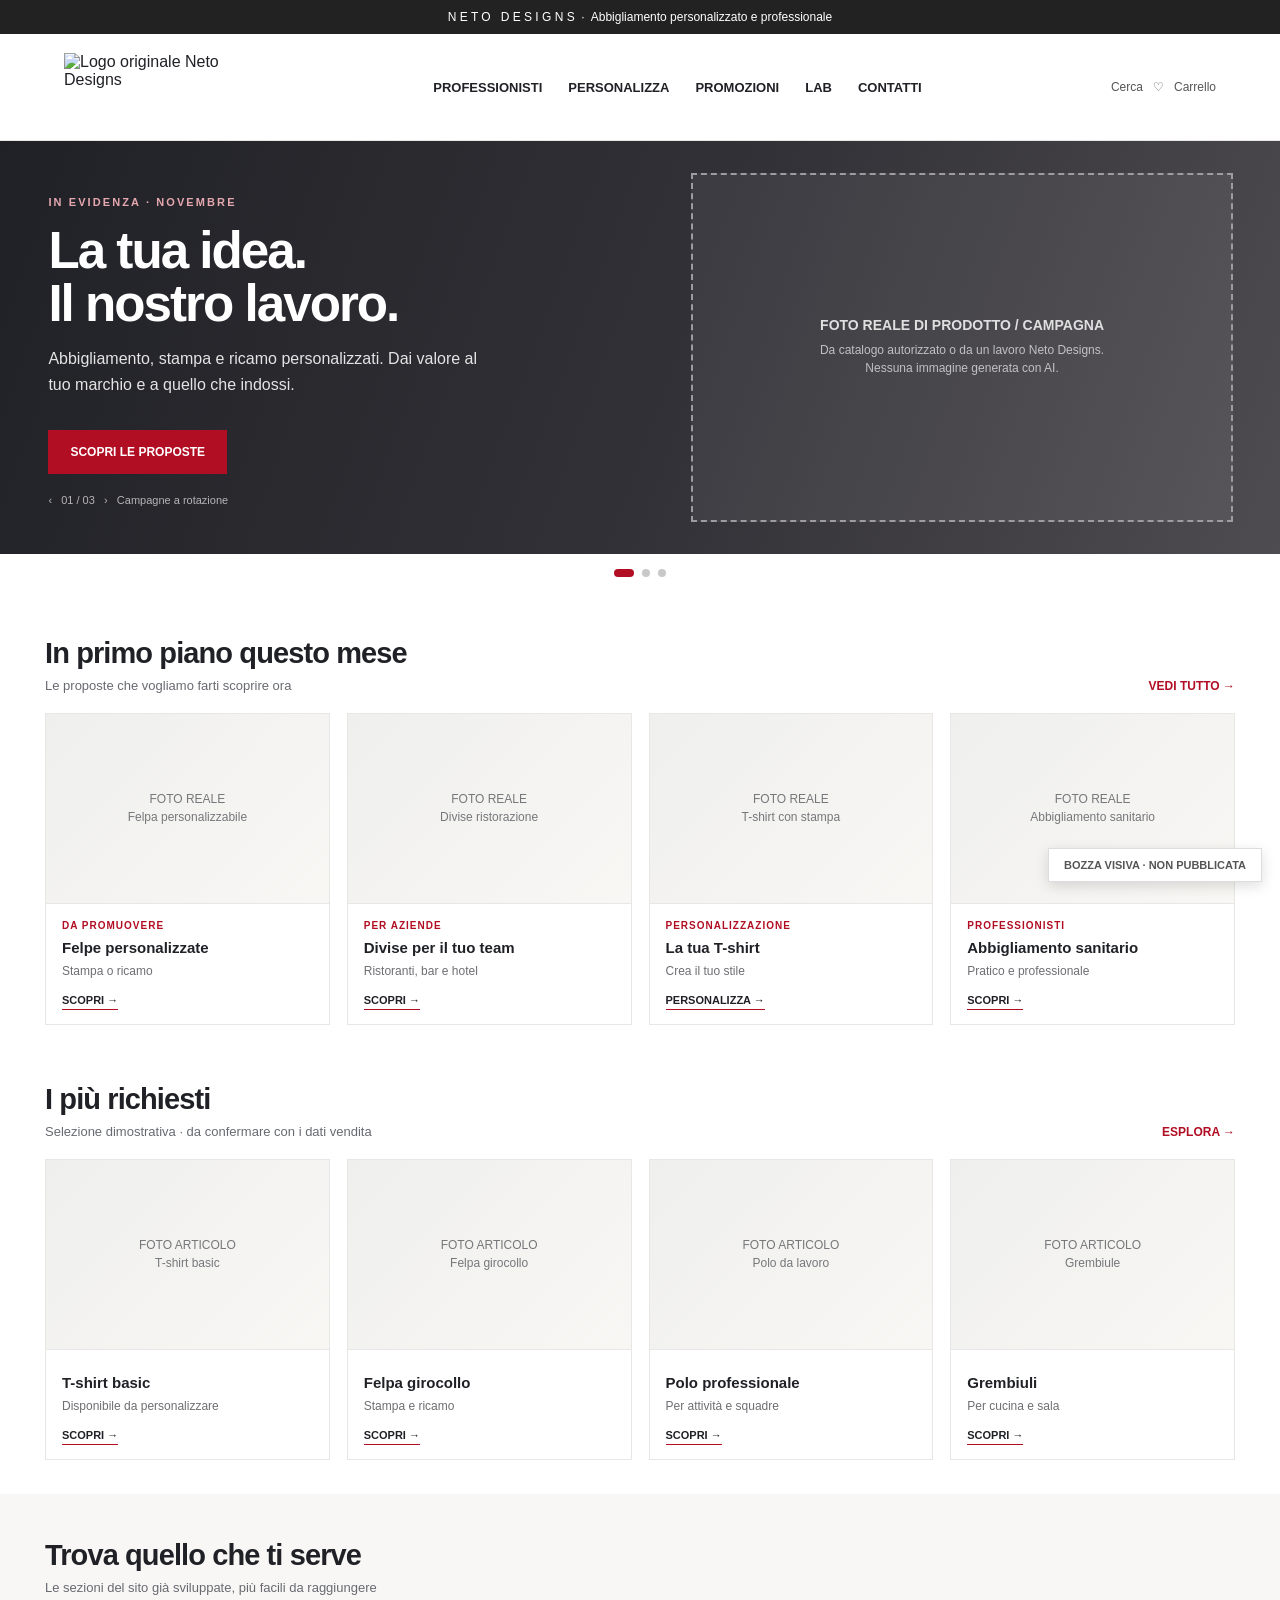
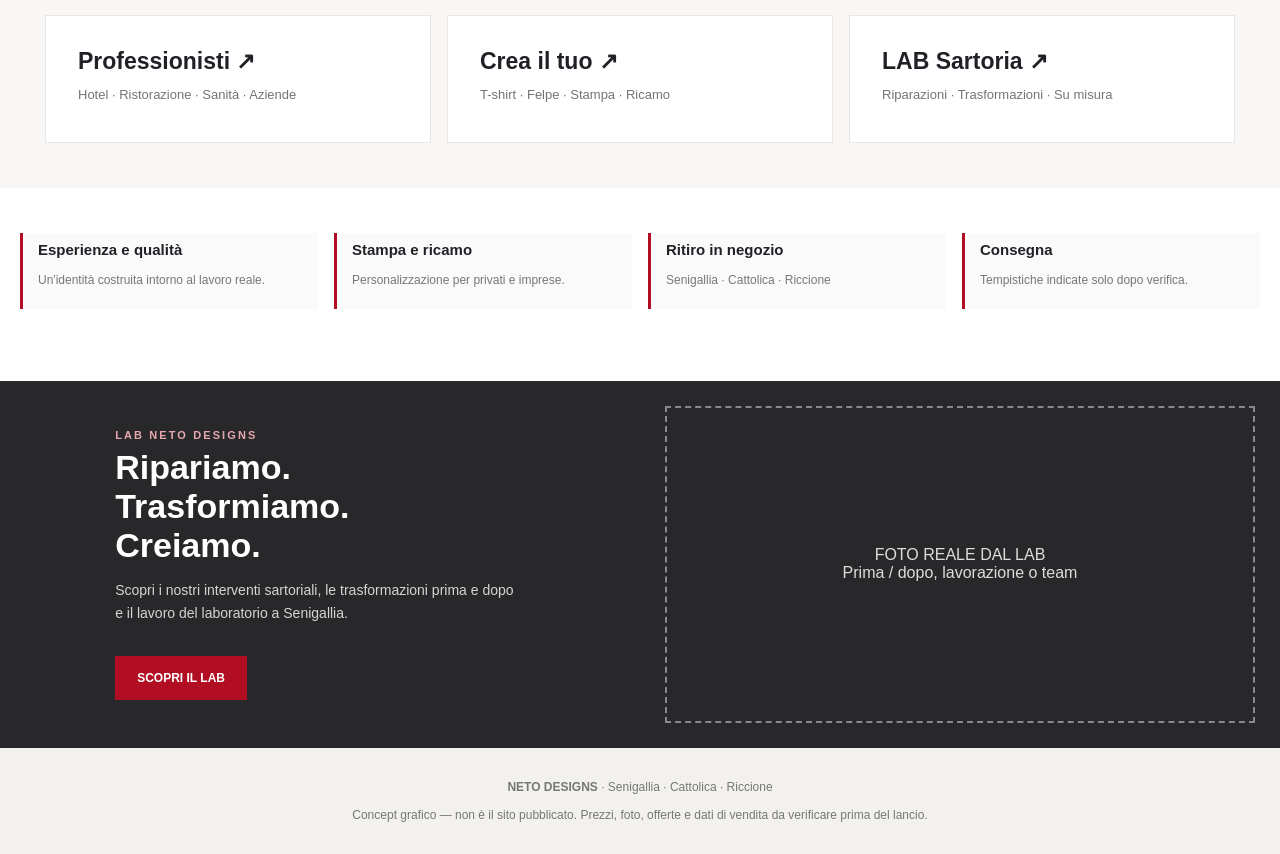
==== index.html @ a8d07587 "Add shareable Neto Designs homepage concept" ====
<!doctype html><html lang="it"><head><meta charset="utf-8"><meta name="viewport" content="width=device-width,initial-scale=1"><title>Neto Designs — Anteprima homepage</title><style>
:root{--red:#b20e23;--ink:#202126;--muted:#676a70;--line:#e8e7e6;--bg:#f8f7f5}*{box-sizing:border-box}body{margin:0;color:var(--ink);font-family:Arial,Helvetica,sans-serif;background:#fff}a{color:inherit;text-decoration:none}.top{background:#222;color:#fff;font-size:12px;text-align:center;padding:10px}.nav{padding:19px 5%;display:flex;align-items:center;justify-content:space-between;border-bottom:1px solid var(--line);gap:20px}.logo img{display:block;width:auto;height:68px;max-width:180px;object-fit:contain}.navlinks{display:flex;gap:26px;font-size:13px;font-weight:700}.navright{font-size:12px;color:#555}.wrap{max-width:1240px;margin:auto;padding:0 25px}.hero{min-height:360px;background:linear-gradient(110deg,#202126,#323137 54%,#4e4c50);display:grid;grid-template-columns:1.08fr .92fr;color:#fff;overflow:hidden}.hero-content{padding:55px 0 48px 7%;align-self:center}.eyebrow{text-transform:uppercase;font-size:11px;font-weight:800;letter-spacing:2.1px;color:#e6a8b0}.hero h1{font-size:clamp(36px,4vw,57px);line-height:1.03;margin:17px 0 16px;letter-spacing:-2px}.hero p{font-size:16px;color:#e5e4e5;line-height:1.6;max-width:450px}.btn{display:inline-block;background:var(--red);color:white;font-weight:800;font-size:12px;padding:15px 22px;margin-top:16px}.hero-photo{margin:32px 8% 32px 0;border:2px dashed #9e9ca0;display:flex;align-items:center;justify-content:center;flex-direction:column;background:#ffffff0f;min-height:290px;text-align:center;padding:35px;color:#e0dfe0}.placeholder{font-size:14px;font-weight:bold}.sub{font-size:12px;font-weight:400;line-height:1.5;margin-top:8px;opacity:.8}.dots{display:flex;justify-content:center;gap:8px;margin:15px auto}.dot{width:8px;height:8px;border-radius:50%;background:#c8c8c8}.dot:first-child{background:var(--red);width:20px;border-radius:5px}.section{padding:45px 0 34px}.heading{display:flex;align-items:end;justify-content:space-between;gap:14px;margin-bottom:20px}.heading h2{font-size:29px;letter-spacing:-.9px;margin:0}.heading p{font-size:13px;color:var(--muted);margin:8px 0 0}.view{font-size:12px;font-weight:bold;color:var(--red)}.grid{display:grid;grid-template-columns:repeat(4,1fr);gap:17px}.tile{border:1px solid var(--line);background:white}.photo{height:190px;background:linear-gradient(135deg,#efefed,#f8f7f4);border-bottom:1px solid var(--line);display:flex;align-items:center;justify-content:center;text-align:center;padding:20px;color:#76777a;font-size:12px;line-height:1.5}.tile-content{padding:16px}.tag{color:var(--red);font-size:10px;font-weight:900;letter-spacing:1px;text-transform:uppercase}.tile h3{font-size:15px;margin:8px 0}.tile p{color:#6e6e73;font-size:12px;margin:0 0 12px}.tile a{font-size:11px;font-weight:bold;border-bottom:1px solid var(--red);padding-bottom:3px}.band{background:var(--bg);padding:45px 0}.quick{display:grid;grid-template-columns:repeat(3,1fr);gap:16px}.quick a{background:white;padding:32px;border:1px solid var(--line);min-height:128px}.quick strong{font-size:23px;display:block;margin-bottom:10px}.quick small{color:#747474;font-size:13px}.features{display:grid;grid-template-columns:repeat(4,1fr);gap:16px}.feature{border-left:3px solid var(--red);padding:8px 15px;background:#fafafa}.feature b{font-size:15px}.feature p{font-size:12px;color:#777;line-height:1.5}.lab{background:#28282b;color:white;display:grid;grid-template-columns:1fr 1fr;margin-top:38px}.lab-copy{padding:48px max(25px,9vw)}.lab h2{font-size:34px;margin:7px 0 14px}.lab p{font-size:14px;line-height:1.7;color:#d4d4d4}.lab-image{min-height:260px;border:2px dashed #8a888b;margin:25px;display:flex;align-items:center;justify-content:center;color:#ddd;text-align:center;padding:20px}.footer{background:#f3f1ee;text-align:center;padding:32px;font-size:12px;color:#777}.concept{position:fixed;bottom:18px;right:18px;background:#fff;border:1px solid #ddd;box-shadow:0 4px 14px #0002;padding:10px 15px;font-size:11px;font-weight:bold;color:#555;z-index:3}@media(max-width:760px){.nav{padding:15px 20px}.navlinks{display:none}.logo img{height:54px;max-width:145px}.hero{grid-template-columns:1fr}.hero-content{padding:38px 25px 15px}.hero-photo{margin:15px 25px 26px;min-height:185px}.hero h1{font-size:40px}.grid{grid-template-columns:repeat(2,1fr)}.photo{height:150px}.quick{grid-template-columns:1fr}.features{grid-template-columns:repeat(2,1fr)}.lab{grid-template-columns:1fr}.lab-copy{padding:32px 25px}.heading h2{font-size:24px}.concept{position:static;text-align:center}.section{padding:34px 0 20px}}
</style></head><body id="top"><div class="top">N E T O &nbsp; D E S I G N S &nbsp;·&nbsp; Abbigliamento personalizzato e professionale</div><header class="nav"><a class="logo" href="#top"><img src="https://cdn.shopify.com/s/files/1/0902/9609/0889/files/neto-logo-2020.png?v=1745679802" alt="Logo originale Neto Designs"></a><nav class="navlinks"><a href="#professioni">PROFESSIONISTI</a><a href="#personalizza">PERSONALIZZA</a><a href="#promo">PROMOZIONI</a><a href="#lab">LAB</a><a href="#contatti">CONTATTI</a></nav><div class="navright">Cerca &nbsp; ♡ &nbsp; Carrello</div></header><main><section class="hero"><div class="hero-content"><div class="eyebrow">In evidenza · Novembre</div><h1>La tua idea.<br>Il nostro lavoro.</h1><p>Abbigliamento, stampa e ricamo personalizzati. Dai valore al tuo marchio e a quello che indossi.</p><a class="btn" href="#promo">SCOPRI LE PROPOSTE</a><div style="font-size:11px;color:#b7b5b8;margin-top:20px">‹ &nbsp; 01 / 03 &nbsp; › &nbsp; Campagne a rotazione</div></div><div class="hero-photo"><div class="placeholder">FOTO REALE DI PRODOTTO / CAMPAGNA</div><div class="sub">Da catalogo autorizzato o da un lavoro Neto Designs.<br>Nessuna immagine generata con AI.</div></div></section><div class="dots"><i class="dot"></i><i class="dot"></i><i class="dot"></i></div><div class="wrap"><section class="section" id="promo"><div class="heading"><div><h2>In primo piano questo mese</h2><p>Le proposte che vogliamo farti scoprire ora</p></div><a class="view" href="#professioni">VEDI TUTTO →</a></div><div class="grid">
<article class="tile"><div class="photo">FOTO REALE<br>Felpa personalizzabile</div><div class="tile-content"><div class="tag">Da promuovere</div><h3>Felpe personalizzate</h3><p>Stampa o ricamo</p><a href="#personalizza">SCOPRI →</a></div></article>
<article class="tile"><div class="photo">FOTO REALE<br>Divise ristorazione</div><div class="tile-content"><div class="tag">Per aziende</div><h3>Divise per il tuo team</h3><p>Ristoranti, bar e hotel</p><a href="#professioni">SCOPRI →</a></div></article>
<article class="tile"><div class="photo">FOTO REALE<br>T-shirt con stampa</div><div class="tile-content"><div class="tag">Personalizzazione</div><h3>La tua T-shirt</h3><p>Crea il tuo stile</p><a href="#personalizza">PERSONALIZZA →</a></div></article>
<article class="tile"><div class="photo">FOTO REALE<br>Abbigliamento sanitario</div><div class="tile-content"><div class="tag">Professionisti</div><h3>Abbigliamento sanitario</h3><p>Pratico e professionale</p><a href="#professioni">SCOPRI →</a></div></article></div></section>
<section class="section" style="padding-top:24px"><div class="heading"><div><h2>I più richiesti</h2><p>Selezione dimostrativa · da confermare con i dati vendita</p></div><a class="view" href="#personalizza">ESPLORA →</a></div><div class="grid">
<article class="tile"><div class="photo">FOTO ARTICOLO<br>T-shirt basic</div><div class="tile-content"><h3>T-shirt basic</h3><p>Disponibile da personalizzare</p><a href="#personalizza">SCOPRI →</a></div></article>
<article class="tile"><div class="photo">FOTO ARTICOLO<br>Felpa girocollo</div><div class="tile-content"><h3>Felpa girocollo</h3><p>Stampa e ricamo</p><a href="#personalizza">SCOPRI →</a></div></article>
<article class="tile"><div class="photo">FOTO ARTICOLO<br>Polo da lavoro</div><div class="tile-content"><h3>Polo professionale</h3><p>Per attività e squadre</p><a href="#professioni">SCOPRI →</a></div></article>
<article class="tile"><div class="photo">FOTO ARTICOLO<br>Grembiule</div><div class="tile-content"><h3>Grembiuli</h3><p>Per cucina e sala</p><a href="#professioni">SCOPRI →</a></div></article></div></section></div>
<section class="band" id="professioni"><div class="wrap"><div class="heading"><div><h2>Trova quello che ti serve</h2><p>Le sezioni del sito già sviluppate, più facili da raggiungere</p></div></div><div class="quick"><a href="#professioni"><strong>Professionisti ↗</strong><small>Hotel · Ristorazione · Sanità · Aziende</small></a><a href="#personalizza" id="personalizza"><strong>Crea il tuo ↗</strong><small>T-shirt · Felpe · Stampa · Ricamo</small></a><a href="#lab"><strong>LAB Sartoria ↗</strong><small>Riparazioni · Trasformazioni · Su misura</small></a></div></div></section><section class="wrap section"><div class="features"><div class="feature"><b>Esperienza e qualità</b><p>Un'identità costruita intorno al lavoro reale.</p></div><div class="feature"><b>Stampa e ricamo</b><p>Personalizzazione per privati e imprese.</p></div><div class="feature"><b>Ritiro in negozio</b><p>Senigallia · Cattolica · Riccione</p></div><div class="feature"><b>Consegna</b><p>Tempistiche indicate solo dopo verifica.</p></div></div></section><section class="lab" id="lab"><div class="lab-copy"><div class="eyebrow">LAB Neto Designs</div><h2>Ripariamo.<br>Trasformiamo.<br>Creiamo.</h2><p>Scopri i nostri interventi sartoriali, le trasformazioni prima e dopo e il lavoro del laboratorio a Senigallia.</p><a href="#contatti" class="btn">SCOPRI IL LAB</a></div><div class="lab-image">FOTO REALE DAL LAB<br>Prima / dopo, lavorazione o team</div></section></main><footer class="footer" id="contatti"><b>NETO DESIGNS</b> · Senigallia · Cattolica · Riccione<br><br>Concept grafico — non è il sito pubblicato. Prezzi, foto, offerte e dati di vendita da verificare prima del lancio.</footer><div class="concept">BOZZA VISIVA · NON PUBBLICATA</div></body></html>
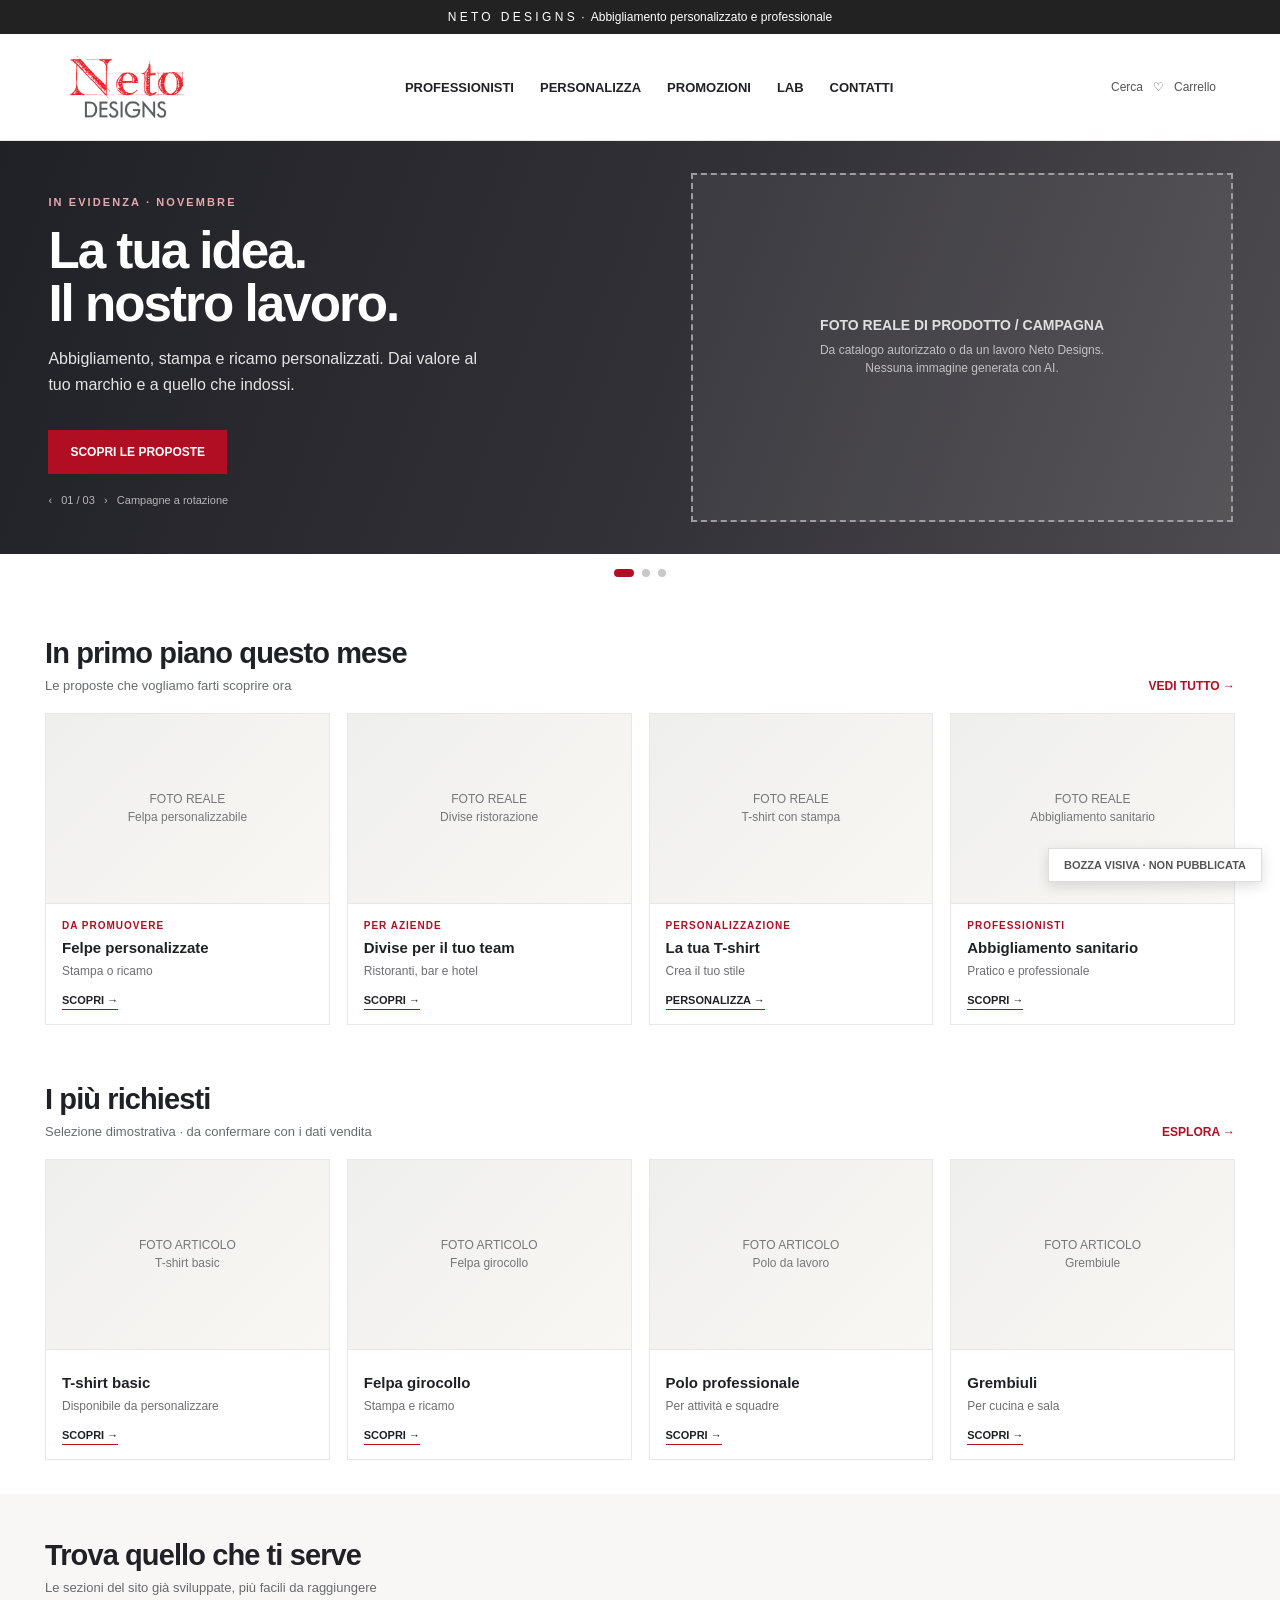
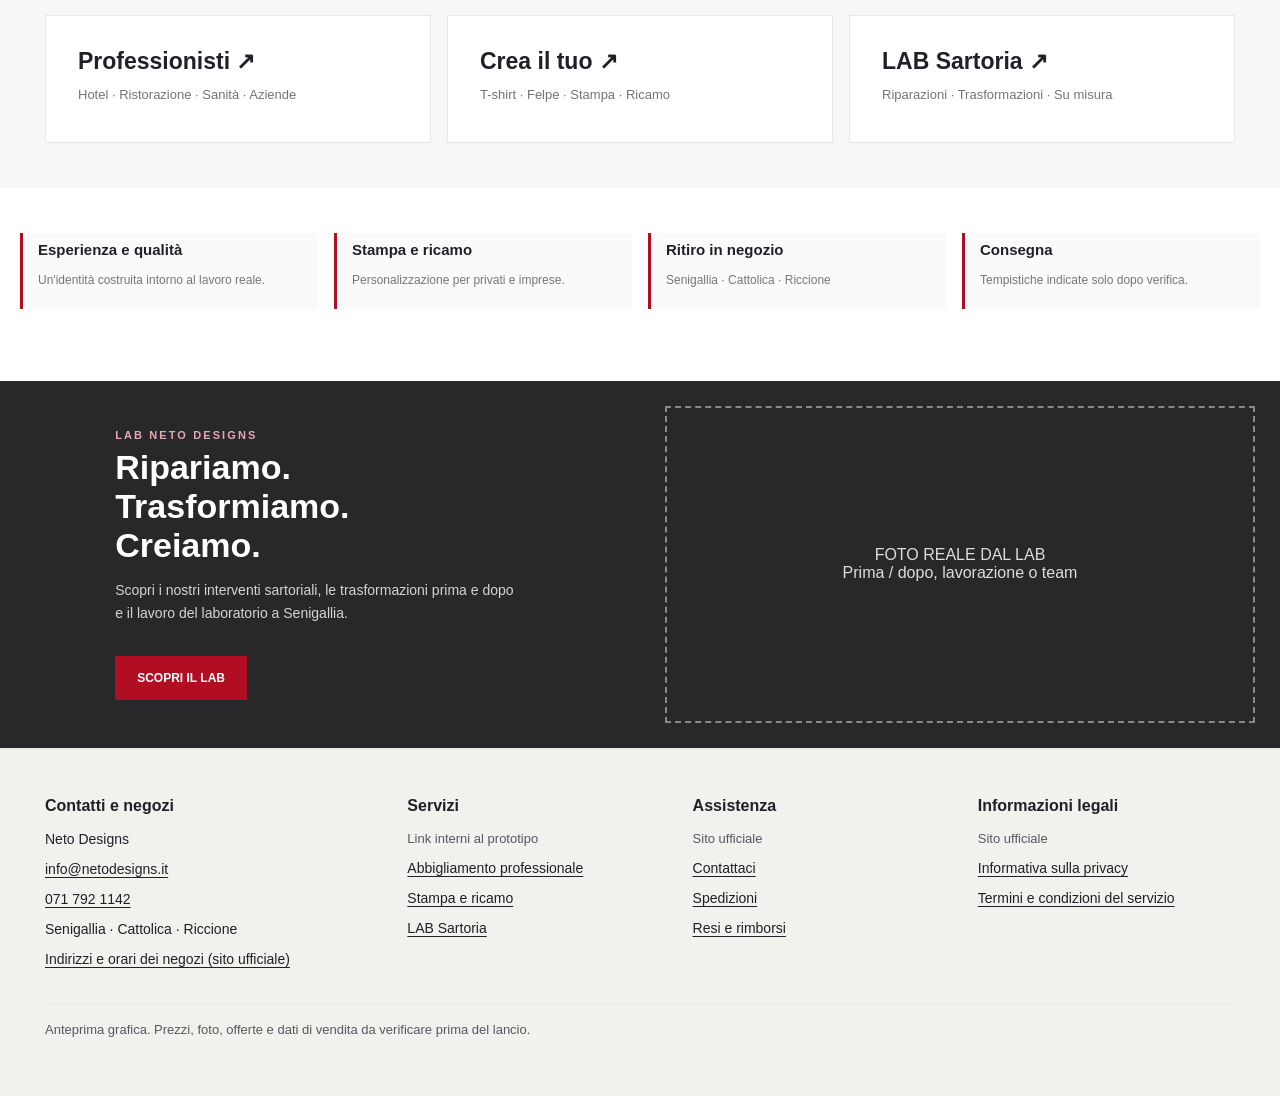
==== commit e35ea3e2: "Use original charcoal logo and restore preview footer" ====
--- a/index.html
+++ b/index.html
@@ -1,6 +1,17 @@
 <!doctype html><html lang="it"><head><meta charset="utf-8"><meta name="viewport" content="width=device-width,initial-scale=1"><title>Neto Designs — Anteprima homepage</title><style>
-:root{--red:#b20e23;--ink:#202126;--muted:#676a70;--line:#e8e7e6;--bg:#f8f7f5}*{box-sizing:border-box}body{margin:0;color:var(--ink);font-family:Arial,Helvetica,sans-serif;background:#fff}a{color:inherit;text-decoration:none}.top{background:#222;color:#fff;font-size:12px;text-align:center;padding:10px}.nav{padding:19px 5%;display:flex;align-items:center;justify-content:space-between;border-bottom:1px solid var(--line);gap:20px}.logo img{display:block;width:auto;height:68px;max-width:180px;object-fit:contain}.navlinks{display:flex;gap:26px;font-size:13px;font-weight:700}.navright{font-size:12px;color:#555}.wrap{max-width:1240px;margin:auto;padding:0 25px}.hero{min-height:360px;background:linear-gradient(110deg,#202126,#323137 54%,#4e4c50);display:grid;grid-template-columns:1.08fr .92fr;color:#fff;overflow:hidden}.hero-content{padding:55px 0 48px 7%;align-self:center}.eyebrow{text-transform:uppercase;font-size:11px;font-weight:800;letter-spacing:2.1px;color:#e6a8b0}.hero h1{font-size:clamp(36px,4vw,57px);line-height:1.03;margin:17px 0 16px;letter-spacing:-2px}.hero p{font-size:16px;color:#e5e4e5;line-height:1.6;max-width:450px}.btn{display:inline-block;background:var(--red);color:white;font-weight:800;font-size:12px;padding:15px 22px;margin-top:16px}.hero-photo{margin:32px 8% 32px 0;border:2px dashed #9e9ca0;display:flex;align-items:center;justify-content:center;flex-direction:column;background:#ffffff0f;min-height:290px;text-align:center;padding:35px;color:#e0dfe0}.placeholder{font-size:14px;font-weight:bold}.sub{font-size:12px;font-weight:400;line-height:1.5;margin-top:8px;opacity:.8}.dots{display:flex;justify-content:center;gap:8px;margin:15px auto}.dot{width:8px;height:8px;border-radius:50%;background:#c8c8c8}.dot:first-child{background:var(--red);width:20px;border-radius:5px}.section{padding:45px 0 34px}.heading{display:flex;align-items:end;justify-content:space-between;gap:14px;margin-bottom:20px}.heading h2{font-size:29px;letter-spacing:-.9px;margin:0}.heading p{font-size:13px;color:var(--muted);margin:8px 0 0}.view{font-size:12px;font-weight:bold;color:var(--red)}.grid{display:grid;grid-template-columns:repeat(4,1fr);gap:17px}.tile{border:1px solid var(--line);background:white}.photo{height:190px;background:linear-gradient(135deg,#efefed,#f8f7f4);border-bottom:1px solid var(--line);display:flex;align-items:center;justify-content:center;text-align:center;padding:20px;color:#76777a;font-size:12px;line-height:1.5}.tile-content{padding:16px}.tag{color:var(--red);font-size:10px;font-weight:900;letter-spacing:1px;text-transform:uppercase}.tile h3{font-size:15px;margin:8px 0}.tile p{color:#6e6e73;font-size:12px;margin:0 0 12px}.tile a{font-size:11px;font-weight:bold;border-bottom:1px solid var(--red);padding-bottom:3px}.band{background:var(--bg);padding:45px 0}.quick{display:grid;grid-template-columns:repeat(3,1fr);gap:16px}.quick a{background:white;padding:32px;border:1px solid var(--line);min-height:128px}.quick strong{font-size:23px;display:block;margin-bottom:10px}.quick small{color:#747474;font-size:13px}.features{display:grid;grid-template-columns:repeat(4,1fr);gap:16px}.feature{border-left:3px solid var(--red);padding:8px 15px;background:#fafafa}.feature b{font-size:15px}.feature p{font-size:12px;color:#777;line-height:1.5}.lab{background:#28282b;color:white;display:grid;grid-template-columns:1fr 1fr;margin-top:38px}.lab-copy{padding:48px max(25px,9vw)}.lab h2{font-size:34px;margin:7px 0 14px}.lab p{font-size:14px;line-height:1.7;color:#d4d4d4}.lab-image{min-height:260px;border:2px dashed #8a888b;margin:25px;display:flex;align-items:center;justify-content:center;color:#ddd;text-align:center;padding:20px}.footer{background:#f3f1ee;text-align:center;padding:32px;font-size:12px;color:#777}.concept{position:fixed;bottom:18px;right:18px;background:#fff;border:1px solid #ddd;box-shadow:0 4px 14px #0002;padding:10px 15px;font-size:11px;font-weight:bold;color:#555;z-index:3}@media(max-width:760px){.nav{padding:15px 20px}.navlinks{display:none}.logo img{height:54px;max-width:145px}.hero{grid-template-columns:1fr}.hero-content{padding:38px 25px 15px}.hero-photo{margin:15px 25px 26px;min-height:185px}.hero h1{font-size:40px}.grid{grid-template-columns:repeat(2,1fr)}.photo{height:150px}.quick{grid-template-columns:1fr}.features{grid-template-columns:repeat(2,1fr)}.lab{grid-template-columns:1fr}.lab-copy{padding:32px 25px}.heading h2{font-size:24px}.concept{position:static;text-align:center}.section{padding:34px 0 20px}}
-</style></head><body id="top"><div class="top">N E T O &nbsp; D E S I G N S &nbsp;·&nbsp; Abbigliamento personalizzato e professionale</div><header class="nav"><a class="logo" href="#top"><img src="https://cdn.shopify.com/s/files/1/0902/9609/0889/files/neto-logo-2020.png?v=1745679802" alt="Logo originale Neto Designs"></a><nav class="navlinks"><a href="#professioni">PROFESSIONISTI</a><a href="#personalizza">PERSONALIZZA</a><a href="#promo">PROMOZIONI</a><a href="#lab">LAB</a><a href="#contatti">CONTATTI</a></nav><div class="navright">Cerca &nbsp; ♡ &nbsp; Carrello</div></header><main><section class="hero"><div class="hero-content"><div class="eyebrow">In evidenza · Novembre</div><h1>La tua idea.<br>Il nostro lavoro.</h1><p>Abbigliamento, stampa e ricamo personalizzati. Dai valore al tuo marchio e a quello che indossi.</p><a class="btn" href="#promo">SCOPRI LE PROPOSTE</a><div style="font-size:11px;color:#b7b5b8;margin-top:20px">‹ &nbsp; 01 / 03 &nbsp; › &nbsp; Campagne a rotazione</div></div><div class="hero-photo"><div class="placeholder">FOTO REALE DI PRODOTTO / CAMPAGNA</div><div class="sub">Da catalogo autorizzato o da un lavoro Neto Designs.<br>Nessuna immagine generata con AI.</div></div></section><div class="dots"><i class="dot"></i><i class="dot"></i><i class="dot"></i></div><div class="wrap"><section class="section" id="promo"><div class="heading"><div><h2>In primo piano questo mese</h2><p>Le proposte che vogliamo farti scoprire ora</p></div><a class="view" href="#professioni">VEDI TUTTO →</a></div><div class="grid">
+:root{--red:#b20e23;--ink:#202126;--muted:#676a70;--line:#e8e7e6;--bg:#f8f7f5}*{box-sizing:border-box}body{margin:0;color:var(--ink);font-family:Arial,Helvetica,sans-serif;background:#fff}a{color:inherit;text-decoration:none}.top{background:#222;color:#fff;font-size:12px;text-align:center;padding:10px}.nav{padding:19px 5%;display:flex;align-items:center;justify-content:space-between;border-bottom:1px solid var(--line);gap:20px}.logo img{display:block;width:auto;height:68px;max-width:180px;object-fit:contain}.navlinks{display:flex;gap:26px;font-size:13px;font-weight:700}.navright{font-size:12px;color:#555}.wrap{max-width:1240px;margin:auto;padding:0 25px}.hero{min-height:360px;background:linear-gradient(110deg,#202126,#323137 54%,#4e4c50);display:grid;grid-template-columns:1.08fr .92fr;color:#fff;overflow:hidden}.hero-content{padding:55px 0 48px 7%;align-self:center}.eyebrow{text-transform:uppercase;font-size:11px;font-weight:800;letter-spacing:2.1px;color:#e6a8b0}.hero h1{font-size:clamp(36px,4vw,57px);line-height:1.03;margin:17px 0 16px;letter-spacing:-2px}.hero p{font-size:16px;color:#e5e4e5;line-height:1.6;max-width:450px}.btn{display:inline-block;background:var(--red);color:white;font-weight:800;font-size:12px;padding:15px 22px;margin-top:16px}.hero-photo{margin:32px 8% 32px 0;border:2px dashed #9e9ca0;display:flex;align-items:center;justify-content:center;flex-direction:column;background:#ffffff0f;min-height:290px;text-align:center;padding:35px;color:#e0dfe0}.placeholder{font-size:14px;font-weight:bold}.sub{font-size:12px;font-weight:400;line-height:1.5;margin-top:8px;opacity:.8}.dots{display:flex;justify-content:center;gap:8px;margin:15px auto}.dot{width:8px;height:8px;border-radius:50%;background:#c8c8c8}.dot:first-child{background:var(--red);width:20px;border-radius:5px}.section{padding:45px 0 34px}.heading{display:flex;align-items:end;justify-content:space-between;gap:14px;margin-bottom:20px}.heading h2{font-size:29px;letter-spacing:-.9px;margin:0}.heading p{font-size:13px;color:var(--muted);margin:8px 0 0}.view{font-size:12px;font-weight:bold;color:var(--red)}.grid{display:grid;grid-template-columns:repeat(4,1fr);gap:17px}.tile{border:1px solid var(--line);background:white}.photo{height:190px;background:linear-gradient(135deg,#efefed,#f8f7f4);border-bottom:1px solid var(--line);display:flex;align-items:center;justify-content:center;text-align:center;padding:20px;color:#76777a;font-size:12px;line-height:1.5}.tile-content{padding:16px}.tag{color:var(--red);font-size:10px;font-weight:900;letter-spacing:1px;text-transform:uppercase}.tile h3{font-size:15px;margin:8px 0}.tile p{color:#6e6e73;font-size:12px;margin:0 0 12px}.tile a{font-size:11px;font-weight:bold;border-bottom:1px solid var(--red);padding-bottom:3px}.band{background:var(--bg);padding:45px 0}.quick{display:grid;grid-template-columns:repeat(3,1fr);gap:16px}.quick a{background:white;padding:32px;border:1px solid var(--line);min-height:128px}.quick strong{font-size:23px;display:block;margin-bottom:10px}.quick small{color:#747474;font-size:13px}.features{display:grid;grid-template-columns:repeat(4,1fr);gap:16px}.feature{border-left:3px solid var(--red);padding:8px 15px;background:#fafafa}.feature b{font-size:15px}.feature p{font-size:12px;color:#777;line-height:1.5}.lab{background:#28282b;color:white;display:grid;grid-template-columns:1fr 1fr;margin-top:38px}.lab-copy{padding:48px max(25px,9vw)}.lab h2{font-size:34px;margin:7px 0 14px}.lab p{font-size:14px;line-height:1.7;color:#d4d4d4}.lab-image{min-height:260px;border:2px dashed #8a888b;margin:25px;display:flex;align-items:center;justify-content:center;color:#ddd;text-align:center;padding:20px}.concept{position:fixed;bottom:18px;right:18px;background:#fff;border:1px solid #ddd;box-shadow:0 4px 14px #0002;padding:10px 15px;font-size:11px;font-weight:bold;color:#555;z-index:3}@media(max-width:760px){.nav{padding:15px 20px}.navlinks{display:none}.logo img{height:54px;max-width:145px}.hero{grid-template-columns:1fr}.hero-content{padding:38px 25px 15px}.hero-photo{margin:15px 25px 26px;min-height:185px}.hero h1{font-size:40px}.grid{grid-template-columns:repeat(2,1fr)}.photo{height:150px}.quick{grid-template-columns:1fr}.features{grid-template-columns:repeat(2,1fr)}.lab{grid-template-columns:1fr}.lab-copy{padding:32px 25px}.heading h2{font-size:24px}.concept{position:static;text-align:center}.section{padding:34px 0 20px}}
+
+.footer{background:#f3f1ee;border-top:1px solid var(--line);padding:48px 0 56px}
+.footer-grid{display:grid;grid-template-columns:1.3fr 1fr 1fr 1fr;gap:28px}
+.footer h2{font-size:16px;margin:0 0 14px}
+.footer ul{list-style:none;padding:0;margin:0}
+.footer li,.footer p{font-size:14px;line-height:1.5;margin:0 0 9px}
+.footer a{text-decoration:underline;text-underline-offset:3px}
+.footer .footer-note{color:#56585e;font-size:13px}
+.footer .footer-disclaimer{border-top:1px solid var(--line);margin:24px 0 0;padding-top:16px}
+@media(max-width:760px){.footer-grid{grid-template-columns:repeat(2,minmax(0,1fr))}}
+@media(max-width:420px){.footer-grid{grid-template-columns:1fr}}
+</style></head><body id="top"><div class="top">N E T O &nbsp; D E S I G N S &nbsp;·&nbsp; Abbigliamento personalizzato e professionale</div><header class="nav"><a class="logo" href="#top"><img src="./neto-logo-white-background.png" width="1402" height="773" alt="Logo originale Neto Designs"></a><nav class="navlinks"><a href="#professioni">PROFESSIONISTI</a><a href="#personalizza">PERSONALIZZA</a><a href="#promo">PROMOZIONI</a><a href="#lab">LAB</a><a href="#contatti">CONTATTI</a></nav><div class="navright">Cerca &nbsp; ♡ &nbsp; Carrello</div></header><main><section class="hero"><div class="hero-content"><div class="eyebrow">In evidenza · Novembre</div><h1>La tua idea.<br>Il nostro lavoro.</h1><p>Abbigliamento, stampa e ricamo personalizzati. Dai valore al tuo marchio e a quello che indossi.</p><a class="btn" href="#promo">SCOPRI LE PROPOSTE</a><div style="font-size:11px;color:#b7b5b8;margin-top:20px">‹ &nbsp; 01 / 03 &nbsp; › &nbsp; Campagne a rotazione</div></div><div class="hero-photo"><div class="placeholder">FOTO REALE DI PRODOTTO / CAMPAGNA</div><div class="sub">Da catalogo autorizzato o da un lavoro Neto Designs.<br>Nessuna immagine generata con AI.</div></div></section><div class="dots"><i class="dot"></i><i class="dot"></i><i class="dot"></i></div><div class="wrap"><section class="section" id="promo"><div class="heading"><div><h2>In primo piano questo mese</h2><p>Le proposte che vogliamo farti scoprire ora</p></div><a class="view" href="#professioni">VEDI TUTTO →</a></div><div class="grid">
 <article class="tile"><div class="photo">FOTO REALE<br>Felpa personalizzabile</div><div class="tile-content"><div class="tag">Da promuovere</div><h3>Felpe personalizzate</h3><p>Stampa o ricamo</p><a href="#personalizza">SCOPRI →</a></div></article>
 <article class="tile"><div class="photo">FOTO REALE<br>Divise ristorazione</div><div class="tile-content"><div class="tag">Per aziende</div><h3>Divise per il tuo team</h3><p>Ristoranti, bar e hotel</p><a href="#professioni">SCOPRI →</a></div></article>
 <article class="tile"><div class="photo">FOTO REALE<br>T-shirt con stampa</div><div class="tile-content"><div class="tag">Personalizzazione</div><h3>La tua T-shirt</h3><p>Crea il tuo stile</p><a href="#personalizza">PERSONALIZZA →</a></div></article>
@@ -10,4 +21,46 @@
 <article class="tile"><div class="photo">FOTO ARTICOLO<br>Felpa girocollo</div><div class="tile-content"><h3>Felpa girocollo</h3><p>Stampa e ricamo</p><a href="#personalizza">SCOPRI →</a></div></article>
 <article class="tile"><div class="photo">FOTO ARTICOLO<br>Polo da lavoro</div><div class="tile-content"><h3>Polo professionale</h3><p>Per attività e squadre</p><a href="#professioni">SCOPRI →</a></div></article>
 <article class="tile"><div class="photo">FOTO ARTICOLO<br>Grembiule</div><div class="tile-content"><h3>Grembiuli</h3><p>Per cucina e sala</p><a href="#professioni">SCOPRI →</a></div></article></div></section></div>
-<section class="band" id="professioni"><div class="wrap"><div class="heading"><div><h2>Trova quello che ti serve</h2><p>Le sezioni del sito già sviluppate, più facili da raggiungere</p></div></div><div class="quick"><a href="#professioni"><strong>Professionisti ↗</strong><small>Hotel · Ristorazione · Sanità · Aziende</small></a><a href="#personalizza" id="personalizza"><strong>Crea il tuo ↗</strong><small>T-shirt · Felpe · Stampa · Ricamo</small></a><a href="#lab"><strong>LAB Sartoria ↗</strong><small>Riparazioni · Trasformazioni · Su misura</small></a></div></div></section><section class="wrap section"><div class="features"><div class="feature"><b>Esperienza e qualità</b><p>Un'identità costruita intorno al lavoro reale.</p></div><div class="feature"><b>Stampa e ricamo</b><p>Personalizzazione per privati e imprese.</p></div><div class="feature"><b>Ritiro in negozio</b><p>Senigallia · Cattolica · Riccione</p></div><div class="feature"><b>Consegna</b><p>Tempistiche indicate solo dopo verifica.</p></div></div></section><section class="lab" id="lab"><div class="lab-copy"><div class="eyebrow">LAB Neto Designs</div><h2>Ripariamo.<br>Trasformiamo.<br>Creiamo.</h2><p>Scopri i nostri interventi sartoriali, le trasformazioni prima e dopo e il lavoro del laboratorio a Senigallia.</p><a href="#contatti" class="btn">SCOPRI IL LAB</a></div><div class="lab-image">FOTO REALE DAL LAB<br>Prima / dopo, lavorazione o team</div></section></main><footer class="footer" id="contatti"><b>NETO DESIGNS</b> · Senigallia · Cattolica · Riccione<br><br>Concept grafico — non è il sito pubblicato. Prezzi, foto, offerte e dati di vendita da verificare prima del lancio.</footer><div class="concept">BOZZA VISIVA · NON PUBBLICATA</div></body></html>+<section class="band" id="professioni"><div class="wrap"><div class="heading"><div><h2>Trova quello che ti serve</h2><p>Le sezioni del sito già sviluppate, più facili da raggiungere</p></div></div><div class="quick"><a href="#professioni"><strong>Professionisti ↗</strong><small>Hotel · Ristorazione · Sanità · Aziende</small></a><a href="#personalizza" id="personalizza"><strong>Crea il tuo ↗</strong><small>T-shirt · Felpe · Stampa · Ricamo</small></a><a href="#lab"><strong>LAB Sartoria ↗</strong><small>Riparazioni · Trasformazioni · Su misura</small></a></div></div></section><section class="wrap section"><div class="features"><div class="feature"><b>Esperienza e qualità</b><p>Un'identità costruita intorno al lavoro reale.</p></div><div class="feature"><b>Stampa e ricamo</b><p>Personalizzazione per privati e imprese.</p></div><div class="feature"><b>Ritiro in negozio</b><p>Senigallia · Cattolica · Riccione</p></div><div class="feature"><b>Consegna</b><p>Tempistiche indicate solo dopo verifica.</p></div></div></section><section class="lab" id="lab"><div class="lab-copy"><div class="eyebrow">LAB Neto Designs</div><h2>Ripariamo.<br>Trasformiamo.<br>Creiamo.</h2><p>Scopri i nostri interventi sartoriali, le trasformazioni prima e dopo e il lavoro del laboratorio a Senigallia.</p><a href="#contatti" class="btn">SCOPRI IL LAB</a></div><div class="lab-image">FOTO REALE DAL LAB<br>Prima / dopo, lavorazione o team</div></section></main><footer class="footer" id="contatti">
+  <div class="wrap">
+    <div class="footer-grid">
+      <section aria-labelledby="footer-contact">
+        <h2 id="footer-contact">Contatti e negozi</h2>
+        <p>Neto Designs</p>
+        <ul>
+          <li><a href="mailto:info@netodesigns.it">info@netodesigns.it</a></li>
+          <li><a href="tel:+390717921142">071 792 1142</a></li>
+          <li>Senigallia · Cattolica · Riccione</li>
+          <li><a href="https://netodesigns.it/pages/contact">Indirizzi e orari dei negozi (sito ufficiale)</a></li>
+        </ul>
+      </section>
+      <section aria-labelledby="footer-services">
+        <h2 id="footer-services">Servizi</h2>
+        <p class="footer-note">Link interni al prototipo</p>
+        <ul>
+          <li><a href="#professioni">Abbigliamento professionale</a></li>
+          <li><a href="#personalizza">Stampa e ricamo</a></li>
+          <li><a href="#lab">LAB Sartoria</a></li>
+        </ul>
+      </section>
+      <section aria-labelledby="footer-help">
+        <h2 id="footer-help">Assistenza</h2>
+        <p class="footer-note">Sito ufficiale</p>
+        <ul>
+          <li><a href="https://netodesigns.it/pages/contact">Contattaci</a></li>
+          <li><a href="https://netodesigns.it/policies/shipping-policy">Spedizioni</a></li>
+          <li><a href="https://netodesigns.it/policies/refund-policy">Resi e rimborsi</a></li>
+        </ul>
+      </section>
+      <section aria-labelledby="footer-legal">
+        <h2 id="footer-legal">Informazioni legali</h2>
+        <p class="footer-note">Sito ufficiale</p>
+        <ul>
+          <li><a href="https://netodesigns.it/policies/privacy-policy">Informativa sulla privacy</a></li>
+          <li><a href="https://netodesigns.it/policies/terms-of-service">Termini e condizioni del servizio</a></li>
+        </ul>
+      </section>
+    </div>
+    <p class="footer-note footer-disclaimer">Anteprima grafica. Prezzi, foto, offerte e dati di vendita da verificare prima del lancio.</p>
+  </div>
+</footer><div class="concept">BOZZA VISIVA · NON PUBBLICATA</div></body></html>
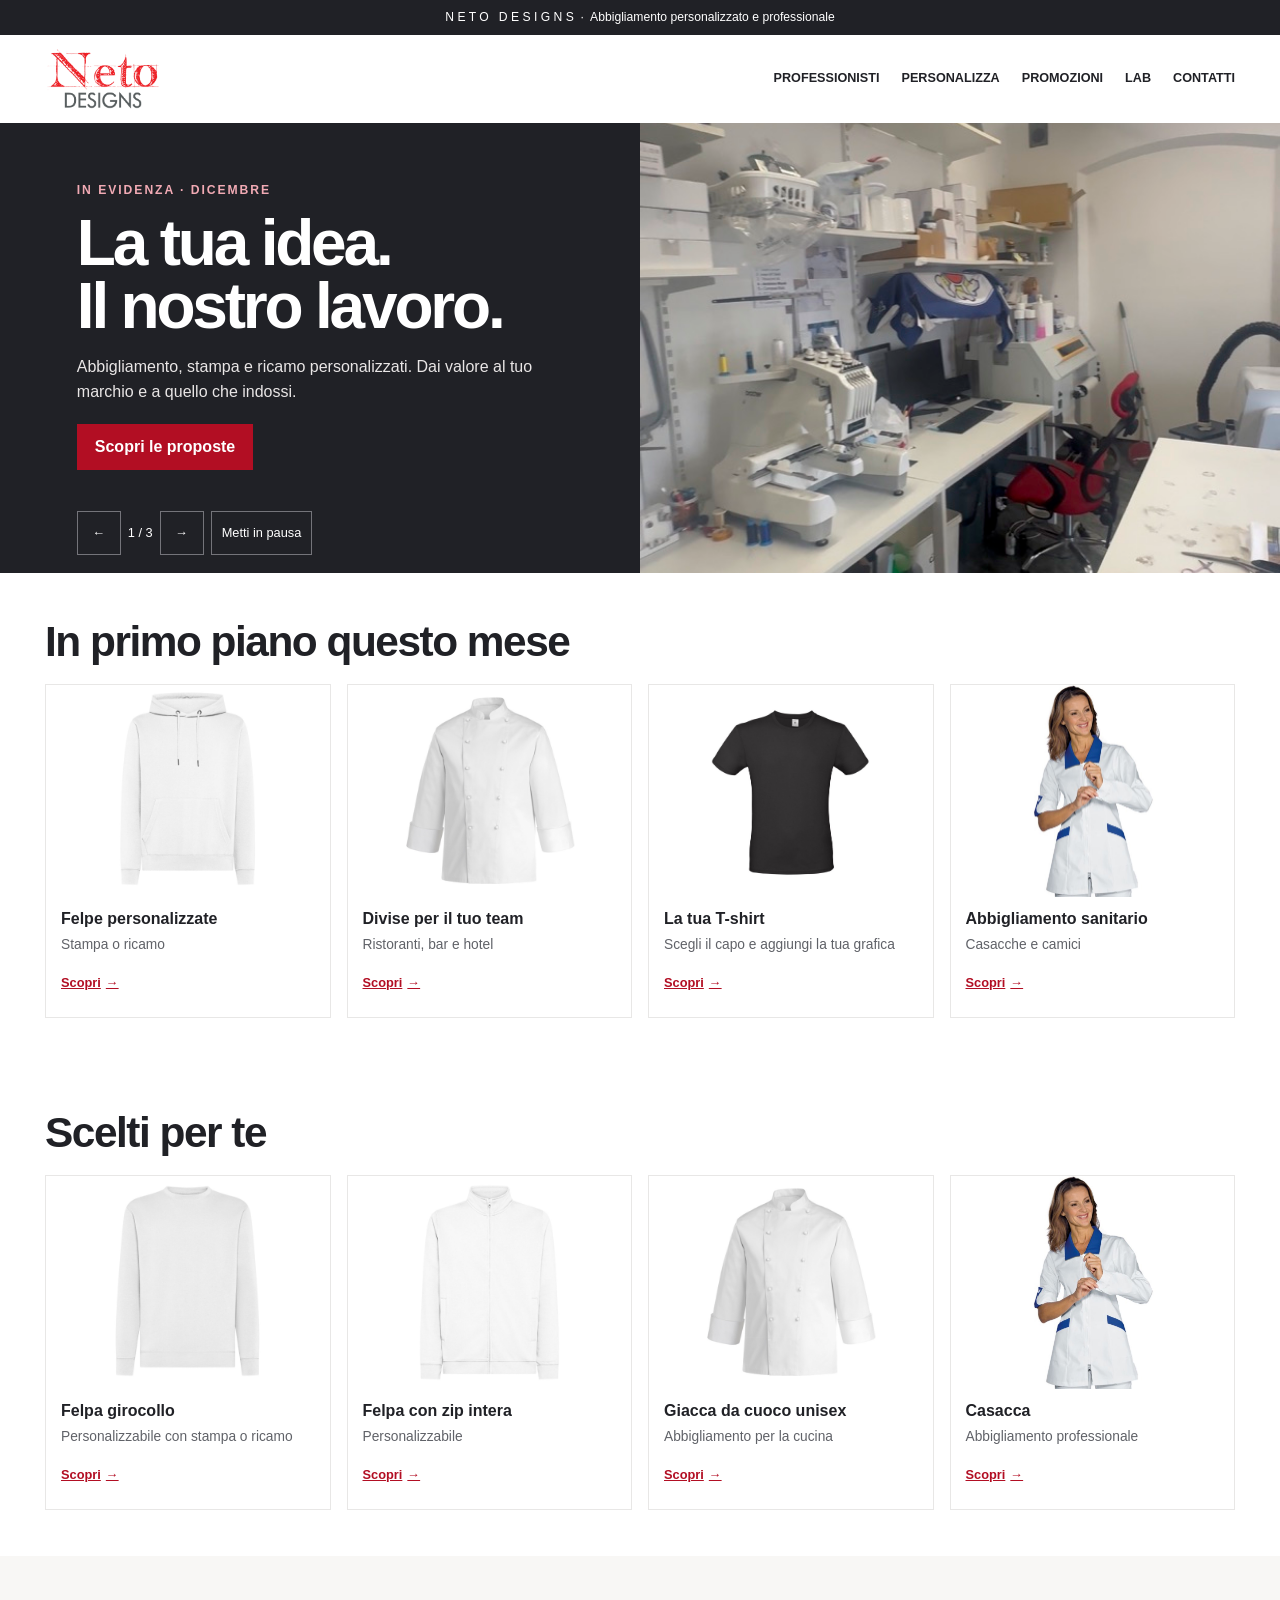
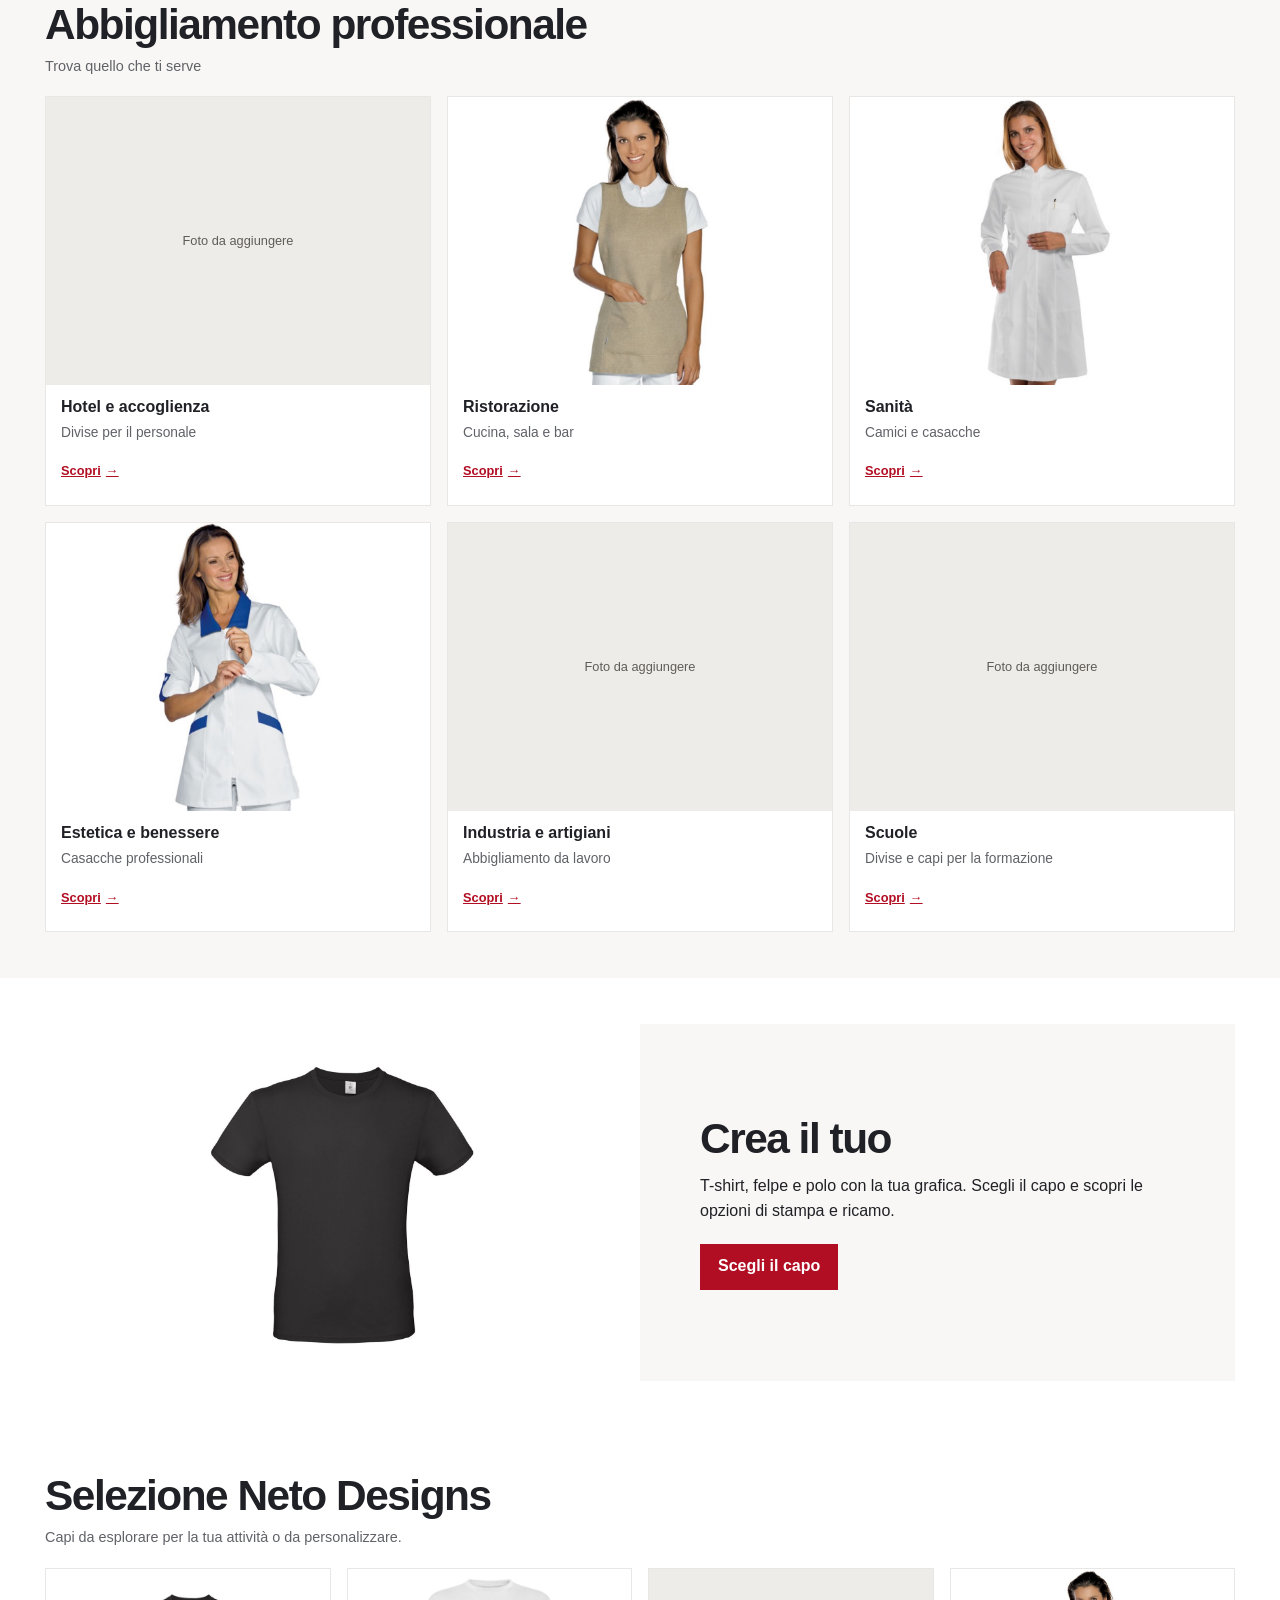
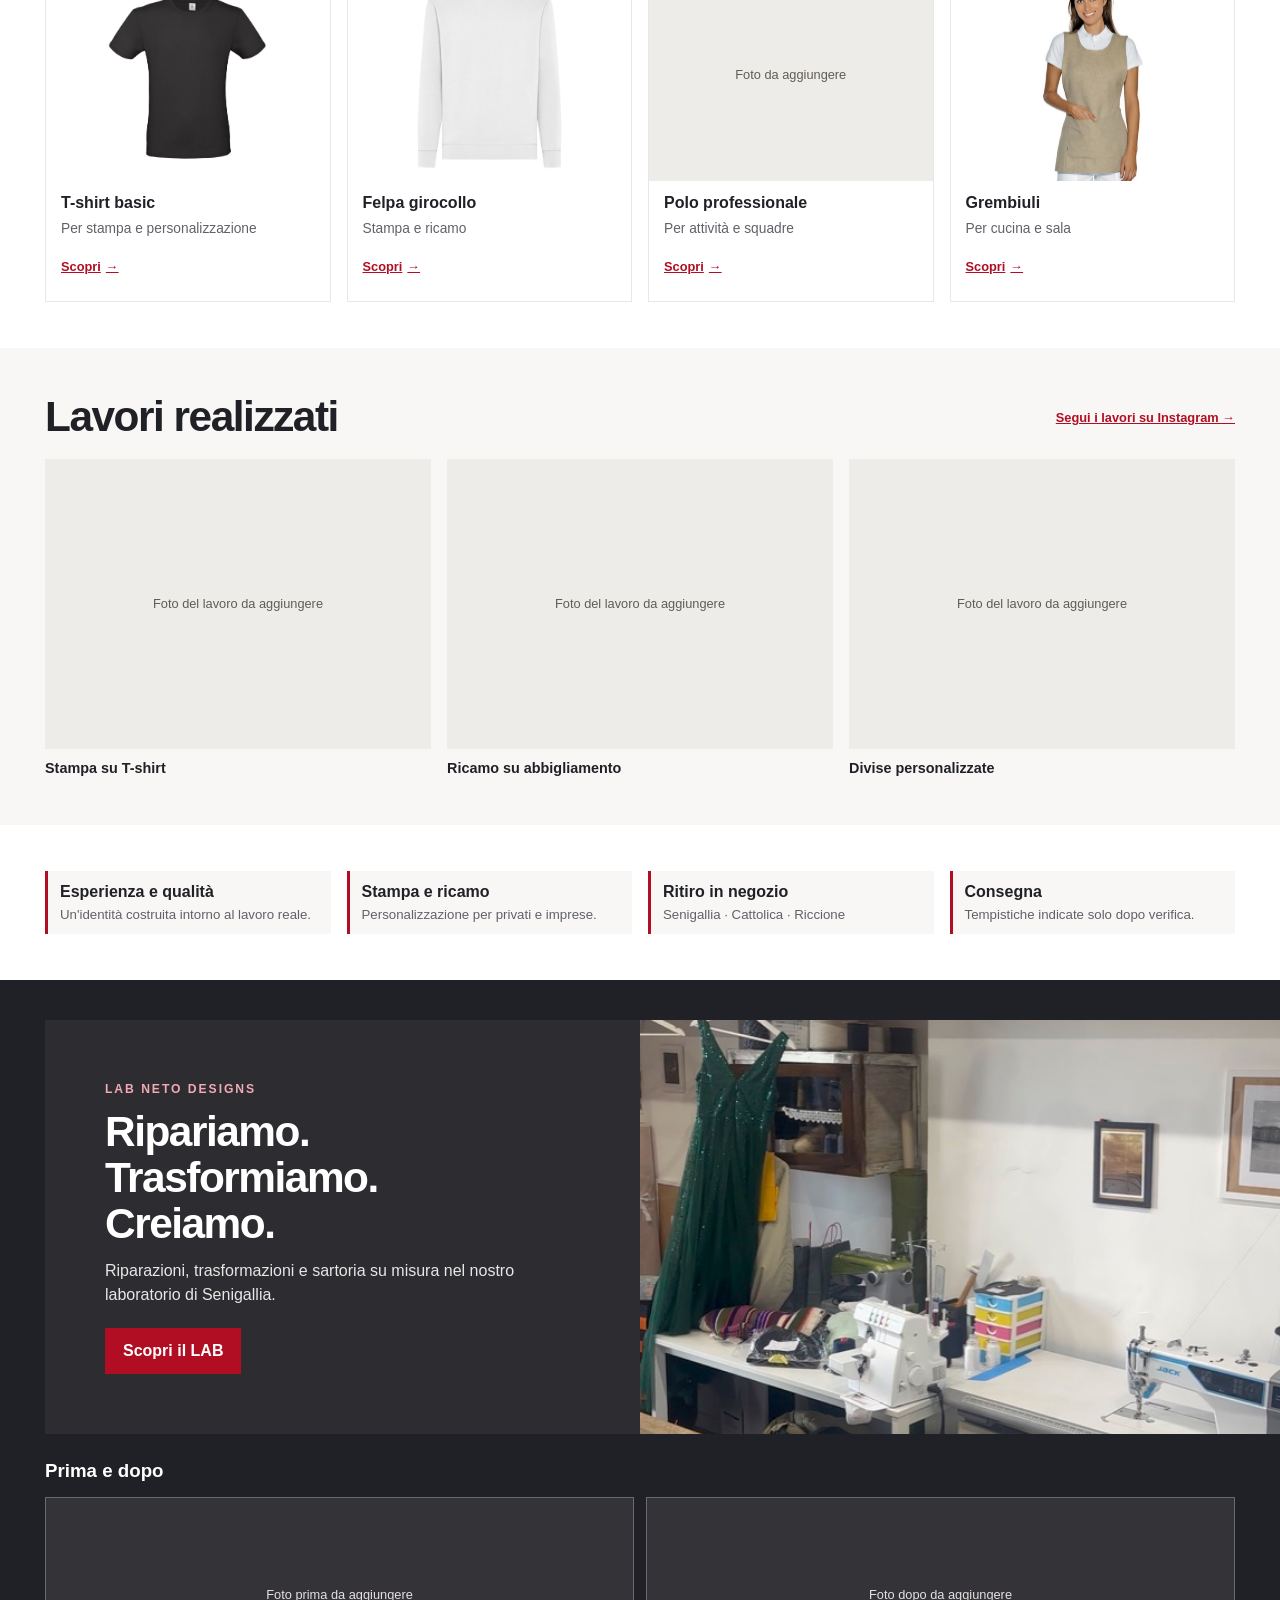
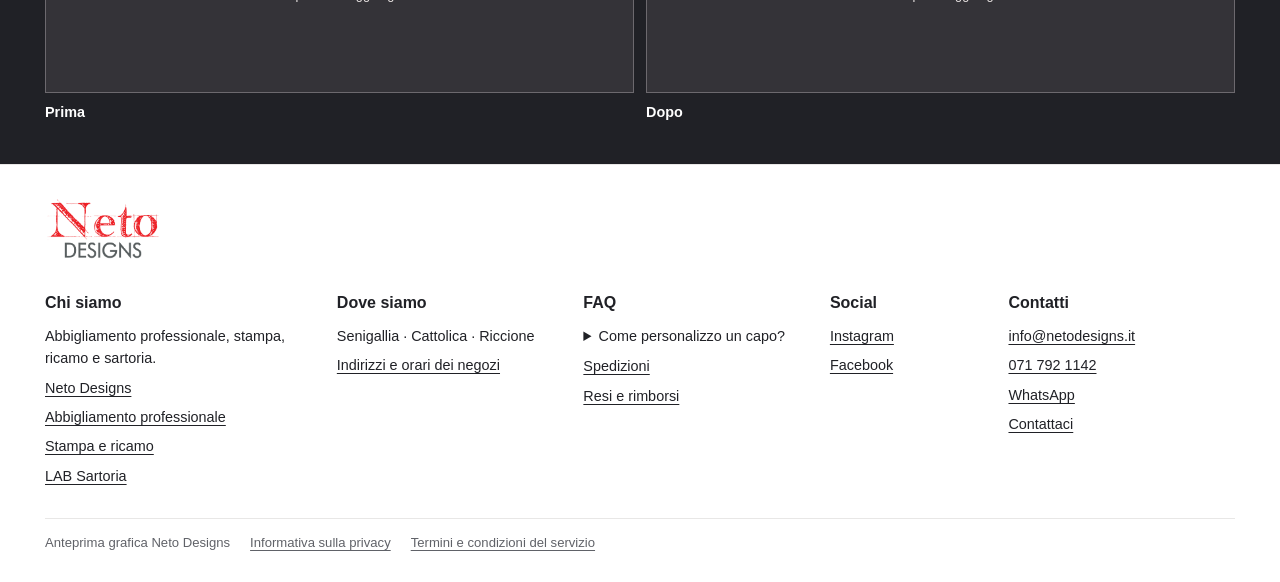
==== commit 008cbac5: "Update mobile homepage mock-up and five-group footer" ====
--- a/index.html
+++ b/index.html
@@ -1,66 +1,217 @@
-<!doctype html><html lang="it"><head><meta charset="utf-8"><meta name="viewport" content="width=device-width,initial-scale=1"><title>Neto Designs — Anteprima homepage</title><style>
-:root{--red:#b20e23;--ink:#202126;--muted:#676a70;--line:#e8e7e6;--bg:#f8f7f5}*{box-sizing:border-box}body{margin:0;color:var(--ink);font-family:Arial,Helvetica,sans-serif;background:#fff}a{color:inherit;text-decoration:none}.top{background:#222;color:#fff;font-size:12px;text-align:center;padding:10px}.nav{padding:19px 5%;display:flex;align-items:center;justify-content:space-between;border-bottom:1px solid var(--line);gap:20px}.logo img{display:block;width:auto;height:68px;max-width:180px;object-fit:contain}.navlinks{display:flex;gap:26px;font-size:13px;font-weight:700}.navright{font-size:12px;color:#555}.wrap{max-width:1240px;margin:auto;padding:0 25px}.hero{min-height:360px;background:linear-gradient(110deg,#202126,#323137 54%,#4e4c50);display:grid;grid-template-columns:1.08fr .92fr;color:#fff;overflow:hidden}.hero-content{padding:55px 0 48px 7%;align-self:center}.eyebrow{text-transform:uppercase;font-size:11px;font-weight:800;letter-spacing:2.1px;color:#e6a8b0}.hero h1{font-size:clamp(36px,4vw,57px);line-height:1.03;margin:17px 0 16px;letter-spacing:-2px}.hero p{font-size:16px;color:#e5e4e5;line-height:1.6;max-width:450px}.btn{display:inline-block;background:var(--red);color:white;font-weight:800;font-size:12px;padding:15px 22px;margin-top:16px}.hero-photo{margin:32px 8% 32px 0;border:2px dashed #9e9ca0;display:flex;align-items:center;justify-content:center;flex-direction:column;background:#ffffff0f;min-height:290px;text-align:center;padding:35px;color:#e0dfe0}.placeholder{font-size:14px;font-weight:bold}.sub{font-size:12px;font-weight:400;line-height:1.5;margin-top:8px;opacity:.8}.dots{display:flex;justify-content:center;gap:8px;margin:15px auto}.dot{width:8px;height:8px;border-radius:50%;background:#c8c8c8}.dot:first-child{background:var(--red);width:20px;border-radius:5px}.section{padding:45px 0 34px}.heading{display:flex;align-items:end;justify-content:space-between;gap:14px;margin-bottom:20px}.heading h2{font-size:29px;letter-spacing:-.9px;margin:0}.heading p{font-size:13px;color:var(--muted);margin:8px 0 0}.view{font-size:12px;font-weight:bold;color:var(--red)}.grid{display:grid;grid-template-columns:repeat(4,1fr);gap:17px}.tile{border:1px solid var(--line);background:white}.photo{height:190px;background:linear-gradient(135deg,#efefed,#f8f7f4);border-bottom:1px solid var(--line);display:flex;align-items:center;justify-content:center;text-align:center;padding:20px;color:#76777a;font-size:12px;line-height:1.5}.tile-content{padding:16px}.tag{color:var(--red);font-size:10px;font-weight:900;letter-spacing:1px;text-transform:uppercase}.tile h3{font-size:15px;margin:8px 0}.tile p{color:#6e6e73;font-size:12px;margin:0 0 12px}.tile a{font-size:11px;font-weight:bold;border-bottom:1px solid var(--red);padding-bottom:3px}.band{background:var(--bg);padding:45px 0}.quick{display:grid;grid-template-columns:repeat(3,1fr);gap:16px}.quick a{background:white;padding:32px;border:1px solid var(--line);min-height:128px}.quick strong{font-size:23px;display:block;margin-bottom:10px}.quick small{color:#747474;font-size:13px}.features{display:grid;grid-template-columns:repeat(4,1fr);gap:16px}.feature{border-left:3px solid var(--red);padding:8px 15px;background:#fafafa}.feature b{font-size:15px}.feature p{font-size:12px;color:#777;line-height:1.5}.lab{background:#28282b;color:white;display:grid;grid-template-columns:1fr 1fr;margin-top:38px}.lab-copy{padding:48px max(25px,9vw)}.lab h2{font-size:34px;margin:7px 0 14px}.lab p{font-size:14px;line-height:1.7;color:#d4d4d4}.lab-image{min-height:260px;border:2px dashed #8a888b;margin:25px;display:flex;align-items:center;justify-content:center;color:#ddd;text-align:center;padding:20px}.concept{position:fixed;bottom:18px;right:18px;background:#fff;border:1px solid #ddd;box-shadow:0 4px 14px #0002;padding:10px 15px;font-size:11px;font-weight:bold;color:#555;z-index:3}@media(max-width:760px){.nav{padding:15px 20px}.navlinks{display:none}.logo img{height:54px;max-width:145px}.hero{grid-template-columns:1fr}.hero-content{padding:38px 25px 15px}.hero-photo{margin:15px 25px 26px;min-height:185px}.hero h1{font-size:40px}.grid{grid-template-columns:repeat(2,1fr)}.photo{height:150px}.quick{grid-template-columns:1fr}.features{grid-template-columns:repeat(2,1fr)}.lab{grid-template-columns:1fr}.lab-copy{padding:32px 25px}.heading h2{font-size:24px}.concept{position:static;text-align:center}.section{padding:34px 0 20px}}
-
-.footer{background:#f3f1ee;border-top:1px solid var(--line);padding:48px 0 56px}
-.footer-grid{display:grid;grid-template-columns:1.3fr 1fr 1fr 1fr;gap:28px}
-.footer h2{font-size:16px;margin:0 0 14px}
-.footer ul{list-style:none;padding:0;margin:0}
-.footer li,.footer p{font-size:14px;line-height:1.5;margin:0 0 9px}
-.footer a{text-decoration:underline;text-underline-offset:3px}
-.footer .footer-note{color:#56585e;font-size:13px}
-.footer .footer-disclaimer{border-top:1px solid var(--line);margin:24px 0 0;padding-top:16px}
-@media(max-width:760px){.footer-grid{grid-template-columns:repeat(2,minmax(0,1fr))}}
-@media(max-width:420px){.footer-grid{grid-template-columns:1fr}}
-</style></head><body id="top"><div class="top">N E T O &nbsp; D E S I G N S &nbsp;·&nbsp; Abbigliamento personalizzato e professionale</div><header class="nav"><a class="logo" href="#top"><img src="./neto-logo-white-background.png" width="1402" height="773" alt="Logo originale Neto Designs"></a><nav class="navlinks"><a href="#professioni">PROFESSIONISTI</a><a href="#personalizza">PERSONALIZZA</a><a href="#promo">PROMOZIONI</a><a href="#lab">LAB</a><a href="#contatti">CONTATTI</a></nav><div class="navright">Cerca &nbsp; ♡ &nbsp; Carrello</div></header><main><section class="hero"><div class="hero-content"><div class="eyebrow">In evidenza · Novembre</div><h1>La tua idea.<br>Il nostro lavoro.</h1><p>Abbigliamento, stampa e ricamo personalizzati. Dai valore al tuo marchio e a quello che indossi.</p><a class="btn" href="#promo">SCOPRI LE PROPOSTE</a><div style="font-size:11px;color:#b7b5b8;margin-top:20px">‹ &nbsp; 01 / 03 &nbsp; › &nbsp; Campagne a rotazione</div></div><div class="hero-photo"><div class="placeholder">FOTO REALE DI PRODOTTO / CAMPAGNA</div><div class="sub">Da catalogo autorizzato o da un lavoro Neto Designs.<br>Nessuna immagine generata con AI.</div></div></section><div class="dots"><i class="dot"></i><i class="dot"></i><i class="dot"></i></div><div class="wrap"><section class="section" id="promo"><div class="heading"><div><h2>In primo piano questo mese</h2><p>Le proposte che vogliamo farti scoprire ora</p></div><a class="view" href="#professioni">VEDI TUTTO →</a></div><div class="grid">
-<article class="tile"><div class="photo">FOTO REALE<br>Felpa personalizzabile</div><div class="tile-content"><div class="tag">Da promuovere</div><h3>Felpe personalizzate</h3><p>Stampa o ricamo</p><a href="#personalizza">SCOPRI →</a></div></article>
-<article class="tile"><div class="photo">FOTO REALE<br>Divise ristorazione</div><div class="tile-content"><div class="tag">Per aziende</div><h3>Divise per il tuo team</h3><p>Ristoranti, bar e hotel</p><a href="#professioni">SCOPRI →</a></div></article>
-<article class="tile"><div class="photo">FOTO REALE<br>T-shirt con stampa</div><div class="tile-content"><div class="tag">Personalizzazione</div><h3>La tua T-shirt</h3><p>Crea il tuo stile</p><a href="#personalizza">PERSONALIZZA →</a></div></article>
-<article class="tile"><div class="photo">FOTO REALE<br>Abbigliamento sanitario</div><div class="tile-content"><div class="tag">Professionisti</div><h3>Abbigliamento sanitario</h3><p>Pratico e professionale</p><a href="#professioni">SCOPRI →</a></div></article></div></section>
-<section class="section" style="padding-top:24px"><div class="heading"><div><h2>I più richiesti</h2><p>Selezione dimostrativa · da confermare con i dati vendita</p></div><a class="view" href="#personalizza">ESPLORA →</a></div><div class="grid">
-<article class="tile"><div class="photo">FOTO ARTICOLO<br>T-shirt basic</div><div class="tile-content"><h3>T-shirt basic</h3><p>Disponibile da personalizzare</p><a href="#personalizza">SCOPRI →</a></div></article>
-<article class="tile"><div class="photo">FOTO ARTICOLO<br>Felpa girocollo</div><div class="tile-content"><h3>Felpa girocollo</h3><p>Stampa e ricamo</p><a href="#personalizza">SCOPRI →</a></div></article>
-<article class="tile"><div class="photo">FOTO ARTICOLO<br>Polo da lavoro</div><div class="tile-content"><h3>Polo professionale</h3><p>Per attività e squadre</p><a href="#professioni">SCOPRI →</a></div></article>
-<article class="tile"><div class="photo">FOTO ARTICOLO<br>Grembiule</div><div class="tile-content"><h3>Grembiuli</h3><p>Per cucina e sala</p><a href="#professioni">SCOPRI →</a></div></article></div></section></div>
-<section class="band" id="professioni"><div class="wrap"><div class="heading"><div><h2>Trova quello che ti serve</h2><p>Le sezioni del sito già sviluppate, più facili da raggiungere</p></div></div><div class="quick"><a href="#professioni"><strong>Professionisti ↗</strong><small>Hotel · Ristorazione · Sanità · Aziende</small></a><a href="#personalizza" id="personalizza"><strong>Crea il tuo ↗</strong><small>T-shirt · Felpe · Stampa · Ricamo</small></a><a href="#lab"><strong>LAB Sartoria ↗</strong><small>Riparazioni · Trasformazioni · Su misura</small></a></div></div></section><section class="wrap section"><div class="features"><div class="feature"><b>Esperienza e qualità</b><p>Un'identità costruita intorno al lavoro reale.</p></div><div class="feature"><b>Stampa e ricamo</b><p>Personalizzazione per privati e imprese.</p></div><div class="feature"><b>Ritiro in negozio</b><p>Senigallia · Cattolica · Riccione</p></div><div class="feature"><b>Consegna</b><p>Tempistiche indicate solo dopo verifica.</p></div></div></section><section class="lab" id="lab"><div class="lab-copy"><div class="eyebrow">LAB Neto Designs</div><h2>Ripariamo.<br>Trasformiamo.<br>Creiamo.</h2><p>Scopri i nostri interventi sartoriali, le trasformazioni prima e dopo e il lavoro del laboratorio a Senigallia.</p><a href="#contatti" class="btn">SCOPRI IL LAB</a></div><div class="lab-image">FOTO REALE DAL LAB<br>Prima / dopo, lavorazione o team</div></section></main><footer class="footer" id="contatti">
-  <div class="wrap">
+<!doctype html><html lang="it"><head><meta charset="utf-8"><meta name="viewport" content="width=device-width,initial-scale=1"><meta name="robots" content="noindex"><link rel="stylesheet" href="preview.css"><title>Neto Designs — Anteprima homepage</title></head>
+<body id="top">
+<div class="top">N E T O &nbsp; D E S I G N S &nbsp;·&nbsp; Abbigliamento personalizzato e professionale</div><header class="nav"><a class="logo" href="#top"><img src="./neto-logo-white-background.png" width="1402" height="773" alt="Logo originale Neto Designs"></a><nav class="navlinks" aria-label="Navigazione principale"><a href="#professioni">PROFESSIONISTI</a><a href="#personalizza">PERSONALIZZA</a><a href="#promo">PROMOZIONI</a><a href="#lab">LAB</a><a href="#contatti">CONTATTI</a></nav></header>
+<main>
+<section class="hero" aria-label="Proposte del mese" data-carousel>
+  <article class="hero-slide">
+    <div class="hero-content">
+      <p class="eyebrow">In evidenza · <span data-month>Novembre</span></p>
+      <h1>La tua idea.<br>Il nostro lavoro.</h1>
+      <p>Abbigliamento, stampa e ricamo personalizzati. Dai valore al tuo marchio e a quello che indossi.</p>
+      <a class="btn" href="#promo">Scopri le proposte</a>
+    </div>
+    <div class="media media-cover"><img src="photo-workshop-interior.jpg" alt="Laboratorio Neto Designs con macchine da ricamo" fetchpriority="high"></div>
+  </article>
+  <article class="hero-slide" hidden>
+    <div class="hero-content">
+      <p class="eyebrow">In evidenza · <span data-month>Novembre</span></p>
+      <h2>Divise per il tuo team</h2>
+      <p>Abbigliamento per cucina, sala, accoglienza e sanità.</p>
+      <a class="btn" href="#professioni">Scopri le divise</a>
+    </div>
+    <div class="media"><img src="photo-giacca-cuoco-unisex.jpg" alt="Giacca bianca da cuoco" loading="lazy" decoding="async"></div>
+  </article>
+  <article class="hero-slide" hidden>
+    <div class="hero-content">
+      <p class="eyebrow">In evidenza · <span data-month>Novembre</span></p>
+      <h2>Una felpa, il tuo logo</h2>
+      <p>Scegli la felpa e scopri come personalizzarla.</p>
+      <a class="btn" href="#personalizza">Crea il tuo</a>
+    </div>
+    <div class="media"><img src="photo-felpa-cappuccio-personalizzabile.jpg" alt="Felpa bianca con cappuccio" loading="lazy" decoding="async"></div>
+  </article>
+  <div class="hero-controls" hidden>
+    <button type="button" data-prev aria-label="Proposta precedente">←</button>
+    <span data-position role="status" aria-live="off">1 / 3</span>
+    <button type="button" data-next aria-label="Proposta successiva">→</button>
+    <button type="button" data-toggle>Metti in pausa</button>
+  </div>
+</section>
+<section class="section wrap" id="promo">
+  <div class="heading"><div><h2>In primo piano questo mese</h2></div></div>
+  <div class="grid">
+  <article class="tile">
+    <div class="media"><img src="photo-felpa-cappuccio-personalizzabile.jpg" alt="Felpe personalizzate" loading="lazy" decoding="async"></div>
+    <div class="tile-content"><h3>Felpe personalizzate</h3><p>Stampa o ricamo</p><a href="#personalizza">Scopri <span aria-hidden="true">→</span></a></div>
+  </article>
+  <article class="tile">
+    <div class="media"><img src="photo-giacca-cuoco-unisex.jpg" alt="Divise per il tuo team" loading="lazy" decoding="async"></div>
+    <div class="tile-content"><h3>Divise per il tuo team</h3><p>Ristoranti, bar e hotel</p><a href="#professioni">Scopri <span aria-hidden="true">→</span></a></div>
+  </article>
+  <article class="tile">
+    <div class="media"><img src="photo-tshirt-black.jpg" alt="La tua T-shirt" loading="lazy" decoding="async"></div>
+    <div class="tile-content"><h3>La tua T-shirt</h3><p>Scegli il capo e aggiungi la tua grafica</p><a href="#personalizza">Scopri <span aria-hidden="true">→</span></a></div>
+  </article>
+  <article class="tile">
+    <div class="media"><img src="photo-casacca.jpg" alt="Abbigliamento sanitario" loading="lazy" decoding="async"></div>
+    <div class="tile-content"><h3>Abbigliamento sanitario</h3><p>Casacche e camici</p><a href="#sanita">Scopri <span aria-hidden="true">→</span></a></div>
+  </article>
+  </div>
+</section>
+<section class="section wrap" id="in-evidenza">
+  <div class="heading"><div><h2>Scelti per te</h2></div></div>
+  <div class="grid">
+  <article class="tile">
+    <div class="media"><img src="photo-felpa-girocollo-personalizzabile.jpg" alt="Felpa girocollo" loading="lazy" decoding="async"></div>
+    <div class="tile-content"><h3>Felpa girocollo</h3><p>Personalizzabile con stampa o ricamo</p><a href="https://netodesigns.it/products/felpa-girocollo-personalizzabile">Scopri <span aria-hidden="true">→</span></a></div>
+  </article>
+  <article class="tile">
+    <div class="media"><img src="photo-felpa-zip-intera-personalizzabile.jpg" alt="Felpa con zip intera" loading="lazy" decoding="async"></div>
+    <div class="tile-content"><h3>Felpa con zip intera</h3><p>Personalizzabile</p><a href="https://netodesigns.it/products/felpa-zip-intera-personalizzabile">Scopri <span aria-hidden="true">→</span></a></div>
+  </article>
+  <article class="tile">
+    <div class="media"><img src="photo-giacca-cuoco-unisex.jpg" alt="Giacca da cuoco unisex" loading="lazy" decoding="async"></div>
+    <div class="tile-content"><h3>Giacca da cuoco unisex</h3><p>Abbigliamento per la cucina</p><a href="https://netodesigns.it/collections/giacca-chef">Scopri <span aria-hidden="true">→</span></a></div>
+  </article>
+  <article class="tile">
+    <div class="media"><img src="photo-casacca.jpg" alt="Casacca" loading="lazy" decoding="async"></div>
+    <div class="tile-content"><h3>Casacca</h3><p>Abbigliamento professionale</p><a href="https://netodesigns.it/collections/casacca">Scopri <span aria-hidden="true">→</span></a></div>
+  </article>
+  </div>
+</section>
+<section class="band" id="professioni">
+  <div class="wrap">
+    <div class="heading"><div><h2>Abbigliamento professionale</h2><p>Trova quello che ti serve</p></div></div>
+    <div class="grid"><article class="tile">
+  <div class="media missing">Foto da aggiungere</div>
+  <div class="tile-content"><h3>Hotel e accoglienza</h3><p>Divise per il personale</p><a href="https://netodesigns.it/collections/accoglienza">Scopri <span aria-hidden="true">→</span></a></div>
+</article><article class="tile">
+  <div class="media"><img src="photo-grembiule.jpg" alt="Ristorazione" loading="lazy" decoding="async"></div>
+  <div class="tile-content"><h3>Ristorazione</h3><p>Cucina, sala e bar</p><a href="https://netodesigns.it/collections/horeca-neto-designs">Scopri <span aria-hidden="true">→</span></a></div>
+</article><article class="tile" id="sanita">
+  <div class="media"><img src="photo-camice.jpg" alt="Sanità" loading="lazy" decoding="async"></div>
+  <div class="tile-content"><h3>Sanità</h3><p>Camici e casacche</p><a href="https://netodesigns.it/collections/medical-neto-designs">Scopri <span aria-hidden="true">→</span></a></div>
+</article><article class="tile">
+  <div class="media"><img src="photo-casacca.jpg" alt="Estetica e benessere" loading="lazy" decoding="async"></div>
+  <div class="tile-content"><h3>Estetica e benessere</h3><p>Casacche professionali</p><a href="https://netodesigns.it/collections/casacca">Scopri <span aria-hidden="true">→</span></a></div>
+</article><article class="tile">
+  <div class="media missing">Foto da aggiungere</div>
+  <div class="tile-content"><h3>Industria e artigiani</h3><p>Abbigliamento da lavoro</p><a href="#contatti">Scopri <span aria-hidden="true">→</span></a></div>
+</article><article class="tile">
+  <div class="media missing">Foto da aggiungere</div>
+  <div class="tile-content"><h3>Scuole</h3><p>Divise e capi per la formazione</p><a href="https://netodesigns.it/collections/collezione-scuola-di-neto-designs">Scopri <span aria-hidden="true">→</span></a></div>
+</article></div>
+  </div>
+</section>
+<section class="wrap section" id="personalizza">
+  <div class="split">
+    <div class="media"><img src="photo-tshirt-black.jpg" alt="T-shirt nera pronta per la personalizzazione" loading="lazy" decoding="async"></div>
+    <div class="split-copy">
+      <h2>Crea il tuo</h2>
+      <p>T-shirt, felpe e polo con la tua grafica. Scegli il capo e scopri le opzioni di stampa e ricamo.</p>
+      <a class="btn" href="https://netodesigns.it/collections/t-shirt-e-gadget-personalizzate-neto-designs">Scegli il capo</a>
+    </div>
+  </div>
+</section>
+<section class="section wrap" id="selezione">
+  <div class="heading"><div><h2>Selezione Neto Designs</h2><p>Capi da esplorare per la tua attività o da personalizzare.</p></div></div>
+  <div class="grid">
+  <article class="tile">
+    <div class="media"><img src="photo-tshirt-black.jpg" alt="T-shirt basic" loading="lazy" decoding="async"></div>
+    <div class="tile-content"><h3>T-shirt basic</h3><p>Per stampa e personalizzazione</p><a href="#personalizza">Scopri <span aria-hidden="true">→</span></a></div>
+  </article>
+  <article class="tile">
+    <div class="media"><img src="photo-felpa-girocollo-personalizzabile.jpg" alt="Felpa girocollo" loading="lazy" decoding="async"></div>
+    <div class="tile-content"><h3>Felpa girocollo</h3><p>Stampa e ricamo</p><a href="#personalizza">Scopri <span aria-hidden="true">→</span></a></div>
+  </article>
+  <article class="tile">
+    <div class="media missing">Foto da aggiungere</div>
+    <div class="tile-content"><h3>Polo professionale</h3><p>Per attività e squadre</p><a href="#contatti">Scopri <span aria-hidden="true">→</span></a></div>
+  </article>
+  <article class="tile">
+    <div class="media"><img src="photo-grembiule.jpg" alt="Grembiuli" loading="lazy" decoding="async"></div>
+    <div class="tile-content"><h3>Grembiuli</h3><p>Per cucina e sala</p><a href="https://netodesigns.it/collections/grembiule-cucina">Scopri <span aria-hidden="true">→</span></a></div>
+  </article>
+  </div>
+</section>
+<section class="band" id="lavori">
+  <div class="wrap">
+    <div class="heading"><div><h2>Lavori realizzati</h2></div><a class="view" href="https://www.instagram.com/netodesigns/">Segui i lavori su Instagram →</a></div>
+    <div class="grid gallery">
+      <figure><div class="media missing">Foto del lavoro da aggiungere</div><figcaption>Stampa su T-shirt</figcaption></figure>
+      <figure><div class="media missing">Foto del lavoro da aggiungere</div><figcaption>Ricamo su abbigliamento</figcaption></figure>
+      <figure><div class="media missing">Foto del lavoro da aggiungere</div><figcaption>Divise personalizzate</figcaption></figure>
+    </div>
+  </div>
+</section>
+<section class="wrap section"><div class="features"><div class="feature"><b>Esperienza e qualità</b><p>Un'identità costruita intorno al lavoro reale.</p></div><div class="feature"><b>Stampa e ricamo</b><p>Personalizzazione per privati e imprese.</p></div><div class="feature"><b>Ritiro in negozio</b><p>Senigallia · Cattolica · Riccione</p></div><div class="feature"><b>Consegna</b><p>Tempistiche indicate solo dopo verifica.</p></div></div></section>
+<section class="lab" id="lab">
+  <div class="wrap">
+    <div class="split">
+      <div class="split-copy">
+        <p class="eyebrow">LAB Neto Designs</p>
+        <h2>Ripariamo.<br>Trasformiamo.<br>Creiamo.</h2>
+        <p>Riparazioni, trasformazioni e sartoria su misura nel nostro laboratorio di Senigallia.</p>
+        <a class="btn" href="https://netodesigns.it/pages/lab-neto-designs-senigallia">Scopri il LAB</a>
+      </div>
+      <div class="media media-cover"><img src="photo-lab-interior.jpg" alt="Interno della sartoria LAB di Senigallia" loading="lazy" decoding="async"></div>
+    </div>
+    <h3>Prima e dopo</h3>
+    <div class="comparison">
+      <figure><div class="media missing">Foto prima da aggiungere</div><figcaption>Prima</figcaption></figure>
+      <figure><div class="media missing">Foto dopo da aggiungere</div><figcaption>Dopo</figcaption></figure>
+    </div>
+  </div>
+</section>
+</main>
+<footer class="footer" id="contatti">
+  <div class="wrap">
+    <a class="logo footer-logo" href="#top"><img src="./neto-logo-white-background.png" width="1402" height="773" alt="Neto Designs" loading="lazy"></a>
     <div class="footer-grid">
-      <section aria-labelledby="footer-contact">
-        <h2 id="footer-contact">Contatti e negozi</h2>
-        <p>Neto Designs</p>
+      <section aria-labelledby="footer-about">
+        <h2 id="footer-about">Chi siamo</h2>
+        <p>Abbigliamento professionale, stampa, ricamo e sartoria.</p>
         <ul>
-          <li><a href="mailto:info@netodesigns.it">info@netodesigns.it</a></li>
-          <li><a href="tel:+390717921142">071 792 1142</a></li>
-          <li>Senigallia · Cattolica · Riccione</li>
-          <li><a href="https://netodesigns.it/pages/contact">Indirizzi e orari dei negozi (sito ufficiale)</a></li>
-        </ul>
-      </section>
-      <section aria-labelledby="footer-services">
-        <h2 id="footer-services">Servizi</h2>
-        <p class="footer-note">Link interni al prototipo</p>
-        <ul>
+          <li><a href="https://netodesigns.it/pages/neto-designs-produce-abbigliamento-da-lavoro-e-per-la-casa">Neto Designs</a></li>
           <li><a href="#professioni">Abbigliamento professionale</a></li>
           <li><a href="#personalizza">Stampa e ricamo</a></li>
           <li><a href="#lab">LAB Sartoria</a></li>
         </ul>
       </section>
+      <section aria-labelledby="footer-shops">
+        <h2 id="footer-shops">Dove siamo</h2>
+        <p>Senigallia · Cattolica · Riccione</p>
+        <a href="https://netodesigns.it/pages/contact">Indirizzi e orari dei negozi</a>
+      </section>
       <section aria-labelledby="footer-help">
-        <h2 id="footer-help">Assistenza</h2>
-        <p class="footer-note">Sito ufficiale</p>
+        <h2 id="footer-help">FAQ</h2>
+        <details><summary>Come personalizzo un capo?</summary><p>Parti da <a href="#personalizza">Crea il tuo</a> per scegliere il capo.</p></details>
         <ul>
-          <li><a href="https://netodesigns.it/pages/contact">Contattaci</a></li>
           <li><a href="https://netodesigns.it/policies/shipping-policy">Spedizioni</a></li>
           <li><a href="https://netodesigns.it/policies/refund-policy">Resi e rimborsi</a></li>
         </ul>
       </section>
-      <section aria-labelledby="footer-legal">
-        <h2 id="footer-legal">Informazioni legali</h2>
-        <p class="footer-note">Sito ufficiale</p>
+      <section aria-labelledby="footer-social">
+        <h2 id="footer-social">Social</h2>
+        <ul><li><a href="https://www.instagram.com/netodesigns/">Instagram</a></li><li><a href="https://www.facebook.com/netodesigns/">Facebook</a></li></ul>
+      </section>
+      <section aria-labelledby="footer-contact">
+        <h2 id="footer-contact">Contatti</h2>
         <ul>
-          <li><a href="https://netodesigns.it/policies/privacy-policy">Informativa sulla privacy</a></li>
-          <li><a href="https://netodesigns.it/policies/terms-of-service">Termini e condizioni del servizio</a></li>
+          <li><a href="mailto:info@netodesigns.it">info@netodesigns.it</a></li>
+          <li><a href="tel:+390717921142">071 792 1142</a></li>
+          <li><a href="https://wa.me/393381541959">WhatsApp</a></li>
+          <li><a href="https://netodesigns.it/pages/contact">Contattaci</a></li>
         </ul>
       </section>
     </div>
-    <p class="footer-note footer-disclaimer">Anteprima grafica. Prezzi, foto, offerte e dati di vendita da verificare prima del lancio.</p>
-  </div>
-</footer><div class="concept">BOZZA VISIVA · NON PUBBLICATA</div></body></html>+    <div class="footer-meta">
+      <p>Anteprima grafica Neto Designs</p>
+      <a href="https://netodesigns.it/policies/privacy-policy">Informativa sulla privacy</a>
+      <a href="https://netodesigns.it/policies/terms-of-service">Termini e condizioni del servizio</a>
+    </div>
+  </div>
+</footer>
+<script src="carousel.js" defer></script>
+</body>
+</html>
--- a/preview.css
+++ b/preview.css
@@ -0,0 +1,95 @@
+:root {
+  --red: #b20e23;
+  --ink: #202126;
+  --muted: #606268;
+  --line: #e8e7e6;
+  --bg: #f8f7f5;
+}
+* { box-sizing: border-box; }
+[hidden] { display: none !important; }
+body { margin: 0; color: var(--ink); background: white; font: 16px/1.55 Arial, Helvetica, sans-serif; }
+a { color: inherit; }
+a:focus-visible, button:focus-visible, summary:focus-visible { outline: 3px solid #e36a78; outline-offset: 4px; }
+img { display: block; max-width: 100%; }
+h1, h2, h3, p { margin: 0; }
+figure { margin: 0; }
+.top { background: var(--ink); color: white; text-align: center; font-size: .76rem; padding: 8px 16px; }
+.wrap { width: min(100% - 48px, 1190px); margin-inline: auto; }
+.nav { width: min(100% - 48px, 1190px); margin: auto; display: flex; align-items: center; justify-content: space-between; gap: 24px; padding: 12px 0; }
+.logo { display: inline-block; background: white; }
+.logo img { width: auto; height: 64px; }
+.navlinks { display: flex; flex-wrap: wrap; gap: 4px 22px; }
+.navlinks a { font-size: .79rem; font-weight: 700; text-decoration: none; padding: 10px 0; }
+.navlinks a:hover, .tile a:hover { color: var(--red); }
+.hero { background: var(--ink); color: white; position: relative; }
+.hero-slide { width: min(100%, 1360px); margin: auto; min-height: 450px; display: grid; grid-template-columns: 1fr 1fr; }
+.hero-content { align-self: center; padding: 44px clamp(24px, 6vw, 90px) 88px; }
+.eyebrow { color: #f1aab4; font-size: .76rem; text-transform: uppercase; letter-spacing: .16em; font-weight: bold; }
+.hero h1, .hero h2 { margin: 12px 0 16px; font-size: clamp(2.25rem, 5vw, 4.1rem); line-height: .99; letter-spacing: -.05em; }
+.hero-content > p:not(.eyebrow), .lab .split-copy > p:not(.eyebrow) { color: #e9e6e6; }
+.btn { display: inline-flex; align-items: center; min-height: 46px; padding: 9px 18px; margin-top: 20px; color: white; background: var(--red); font-weight: 700; text-decoration: none; }
+.btn:hover { background: #8c1122; }
+.hero-controls { position: absolute; bottom: 18px; left: max(calc((100% - 1360px)/2 + 24px), min(6vw, 90px)); display: flex; align-items: center; gap: 7px; font-size: .8rem; font-variant-numeric: tabular-nums; }
+.hero-controls button { font: inherit; border: 1px solid #74747a; min-height: 44px; min-width: 44px; color: white; background: transparent; cursor: pointer; }
+.hero-controls button:last-child { padding-inline: 10px; }
+.hero-controls button:hover { background: #3b3b40; }
+.media { background: #f1efec; overflow: hidden; aspect-ratio: 4/3; }
+.media img { width: 100%; height: 100%; object-fit: contain; background: white; }
+.media-cover img { object-fit: cover; }
+.hero-slide > .media { aspect-ratio: auto; min-height: 0; position: relative; }
+.hero-slide > .media img { position: absolute; inset: 0; object-position: center 52%; }
+.section, .band { padding-block: 46px; }
+.band, .split { background: var(--bg); }
+.heading { display: flex; align-items: end; justify-content: space-between; gap: 12px; margin-bottom: 19px; }
+.heading h2, .split h2 { font-size: clamp(1.6rem, 3.5vw, 2.65rem); letter-spacing: -.035em; line-height: 1.08; }
+.heading p { margin-top: 7px; font-size: .9rem; color: var(--muted); }
+.grid { display: grid; grid-template-columns: repeat(4, minmax(0, 1fr)); gap: 16px; }
+#professioni .grid, .gallery { grid-template-columns: repeat(3, minmax(0, 1fr)); }
+.tile { background: white; border: 1px solid var(--line); display: flex; flex-direction: column; }
+.tile-content { padding: 12px 15px; flex: 1; display: flex; flex-direction: column; }
+.tile h3 { font-size: 1rem; line-height: 1.24; margin-bottom: 5px; }
+.tile p { color: var(--muted); font-size: .86rem; margin-bottom: 6px; }
+.tile a, .view { display: inline-flex; align-items: center; gap: 5px; min-height: 44px; font-size: .8rem; font-weight: bold; color: var(--red); }
+.tile a { align-self: flex-start; margin-top: auto; }
+.missing { display: grid; place-items: center; text-align: center; padding: 12px; background: #eeece8; color: #605c56; font-size: .8rem; }
+.split { display: grid; grid-template-columns: 1fr 1fr; align-items: stretch; }
+.split-copy { align-self: center; padding: clamp(24px, 5vw, 60px); }
+.split-copy p { margin-top: 12px; }
+.split-copy .eyebrow { margin: 0 0 10px; }
+.split .media { aspect-ratio: 5/3; min-width: 0; }
+.features { display: grid; grid-template-columns: repeat(4, minmax(0,1fr)); gap: 16px; }
+.feature { border-left: 3px solid var(--red); padding: 9px 12px; background: var(--bg); }
+.feature p { font-size: .83rem; color: var(--muted); }
+figcaption { margin-top: 8px; font-size: .9rem; font-weight: bold; }
+.lab { background: var(--ink); padding-block: 40px; color: white; }
+.lab .split { background: #2d2c30; }
+.lab h3 { margin: 22px 0 12px; }
+.comparison { display: grid; grid-template-columns: 1fr 1fr; gap: 12px; }
+.comparison .media { aspect-ratio: 3/1; background: #343338; color: #e6e1e0; border: 1px solid #6c696e; }
+.footer { background: white; border-top: 1px solid var(--line); padding: 32px 0 22px; font-size: .9rem; }
+.footer-logo { margin-bottom: 24px; }
+.footer-grid { display: grid; grid-template-columns: 1.2fr 1fr 1fr .7fr 1fr; gap: 20px; }
+.footer h2 { font-size: 1rem; margin: 0 0 9px; }
+.footer p, .footer li { margin-bottom: 7px; }
+.footer ul { list-style: none; margin: 0; padding: 0; }
+.footer a { text-underline-offset: 3px; overflow-wrap: anywhere; }
+.footer details { margin-bottom: 8px; }
+.footer summary { cursor: pointer; }
+.footer-meta { display: flex; flex-wrap: wrap; gap: 8px 20px; border-top: 1px solid var(--line); padding-top: 14px; margin-top: 24px; color: var(--muted); font-size: .82rem; }
+@media (max-width: 760px) {
+  .nav { display: block; padding-bottom: 4px; }
+  .logo img { height: 52px; }
+  .navlinks { column-gap: 13px; }
+  .navlinks a { font-size: .72rem; min-height: 44px; }
+  .wrap, .nav { width: calc(100% - 32px); }
+  .hero-slide { grid-template-columns: 1fr; min-height: 0; }
+  .hero-content { padding: 28px 16px 18px; }
+  .hero-slide > .media { height: 220px; }
+  .hero-controls { position: static; padding: 10px 16px; }
+  .hero h1, .hero h2 { margin-block: 8px 12px; }
+  .grid, #professioni .grid, .gallery, .features, .footer-grid { grid-template-columns: repeat(2, minmax(0, 1fr)); gap: 10px; }
+  .footer-grid { gap: 20px 12px; }
+  .split { grid-template-columns: 1fr; }
+  .section, .band { padding-block: 30px; }
+  .comparison .media { aspect-ratio: 4/3; }
+}
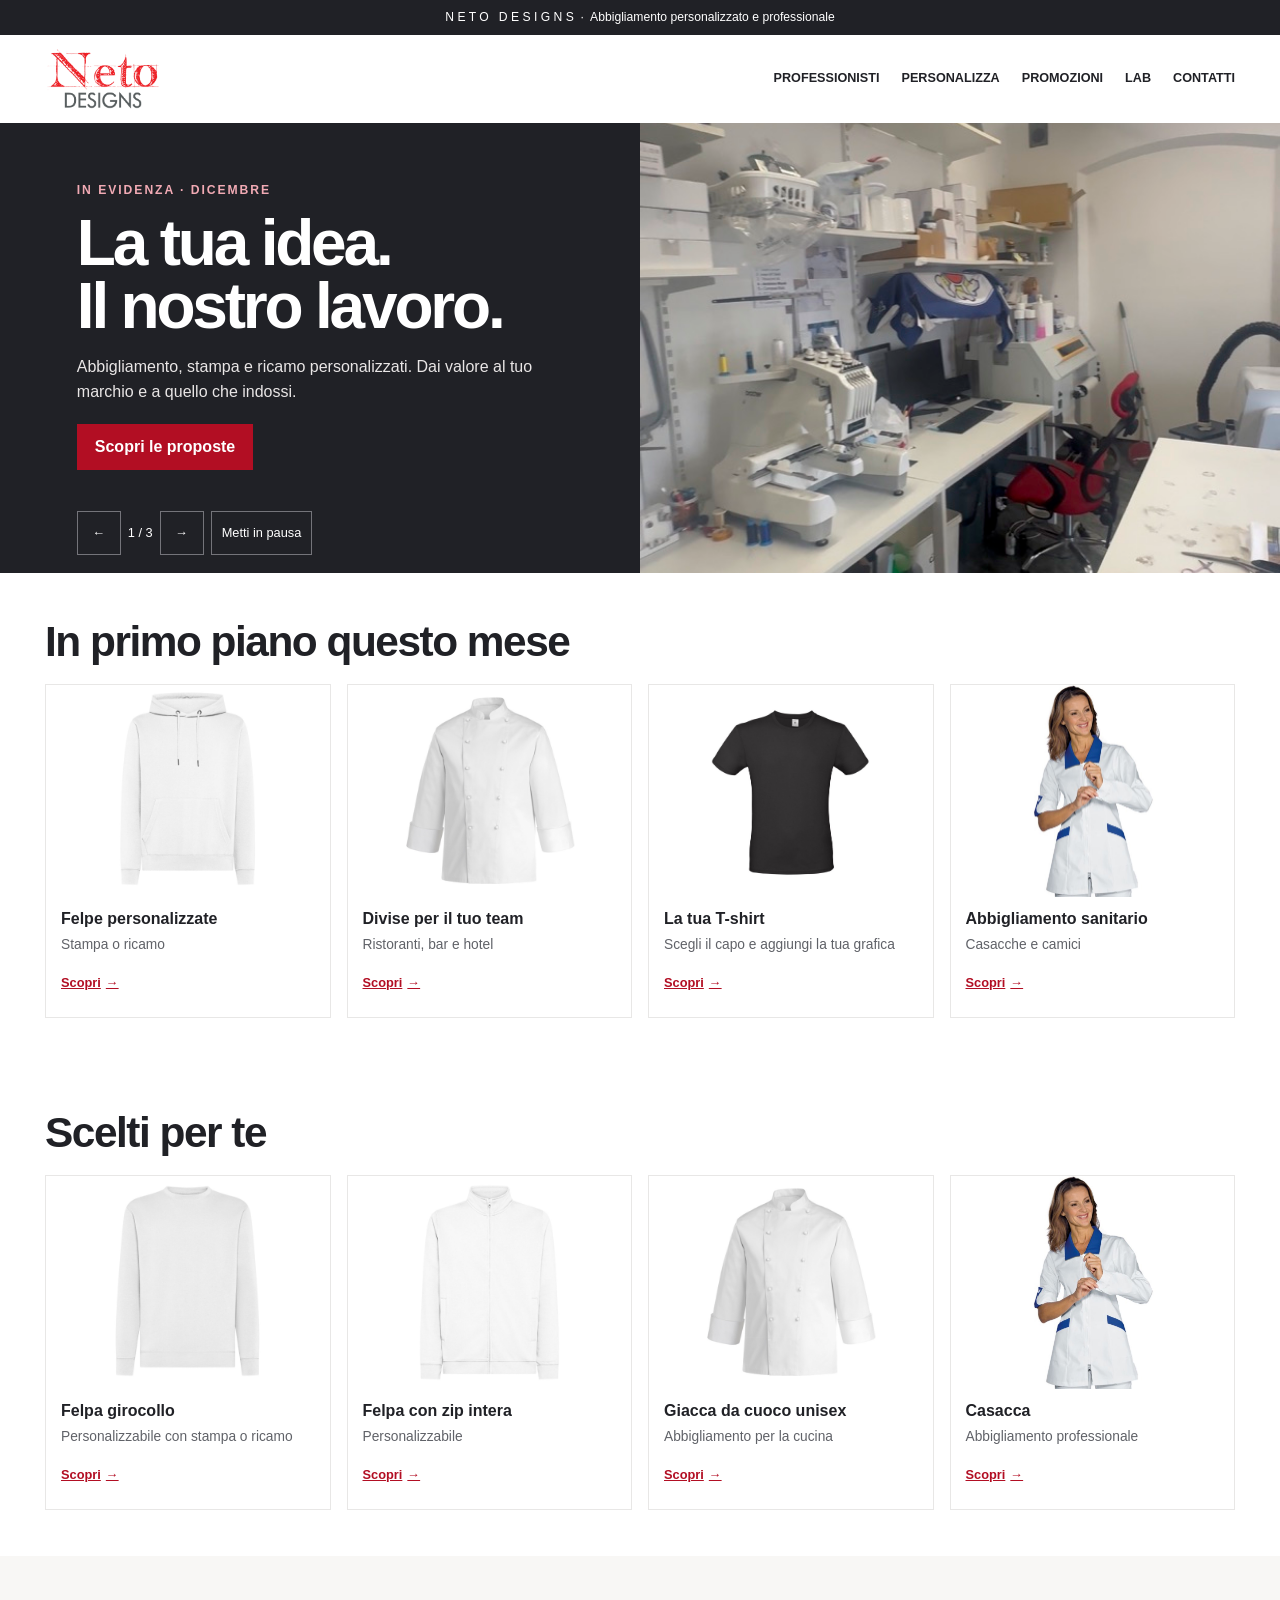
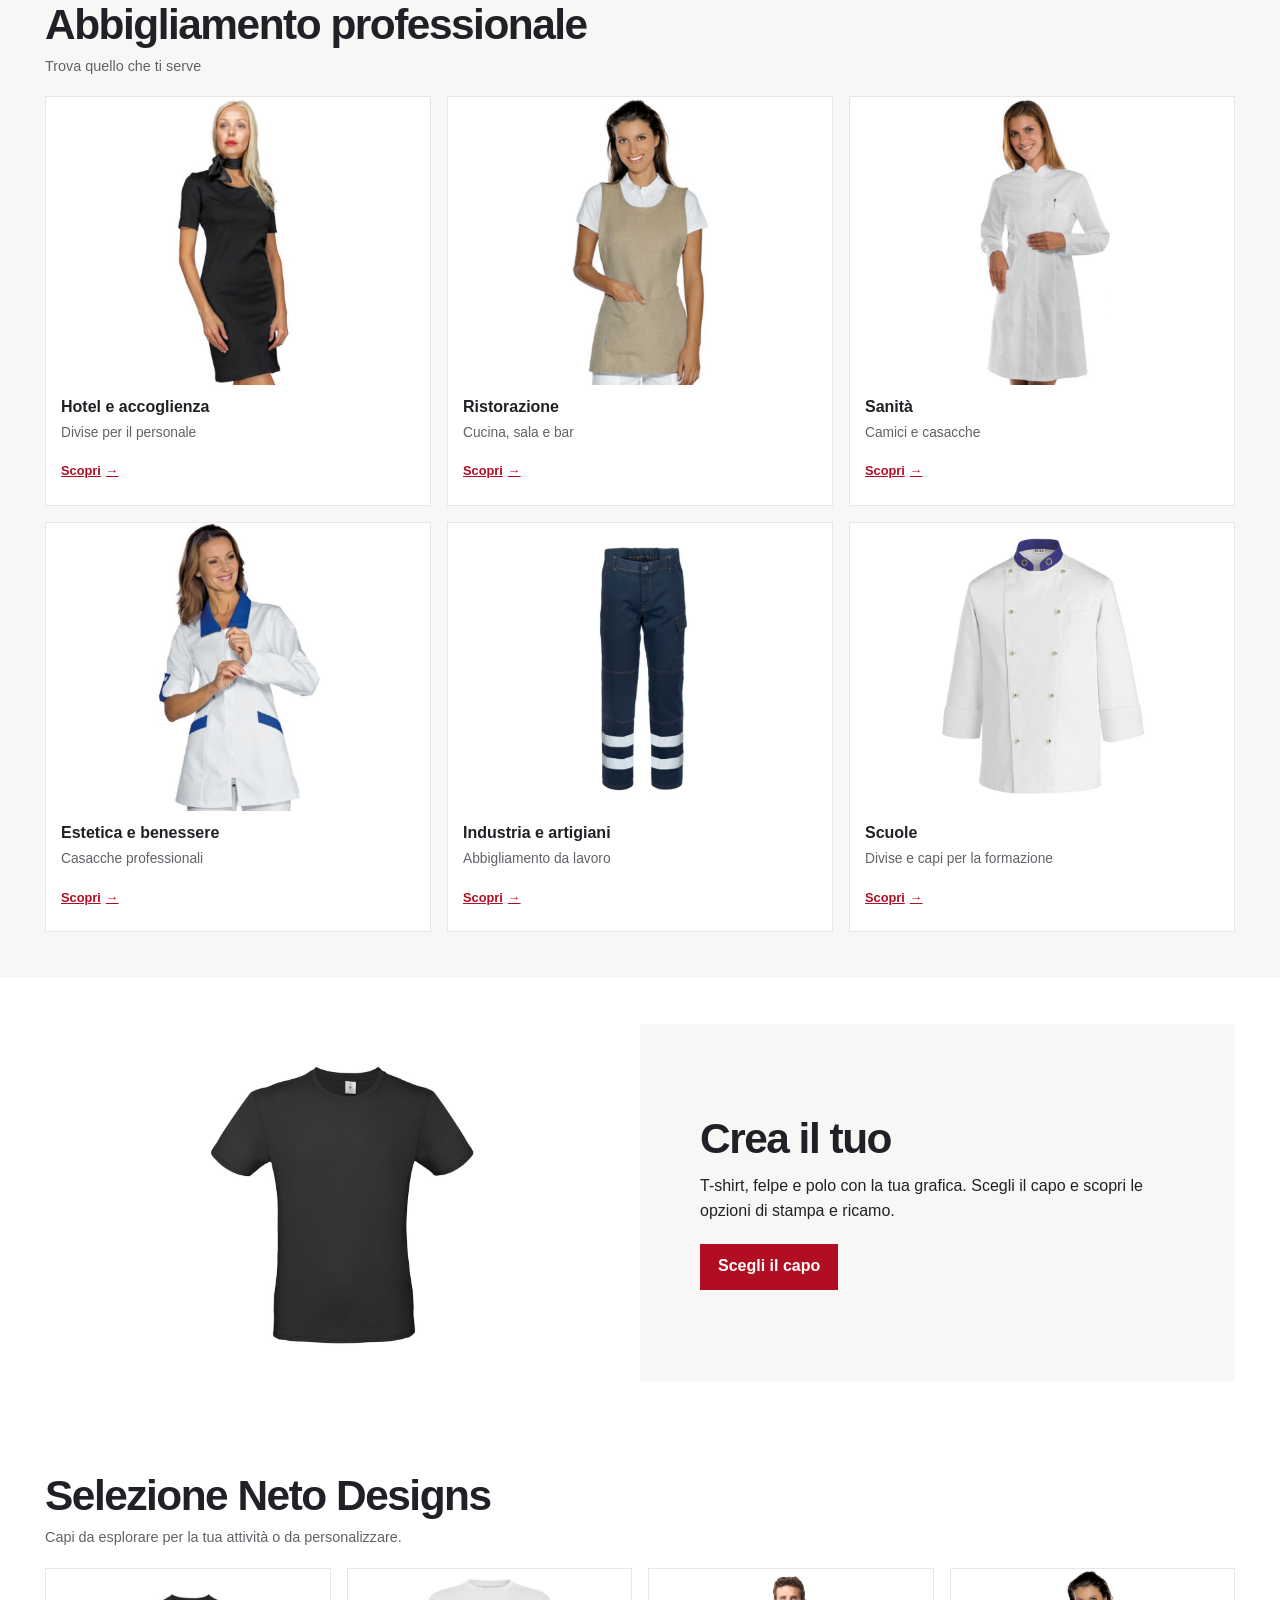
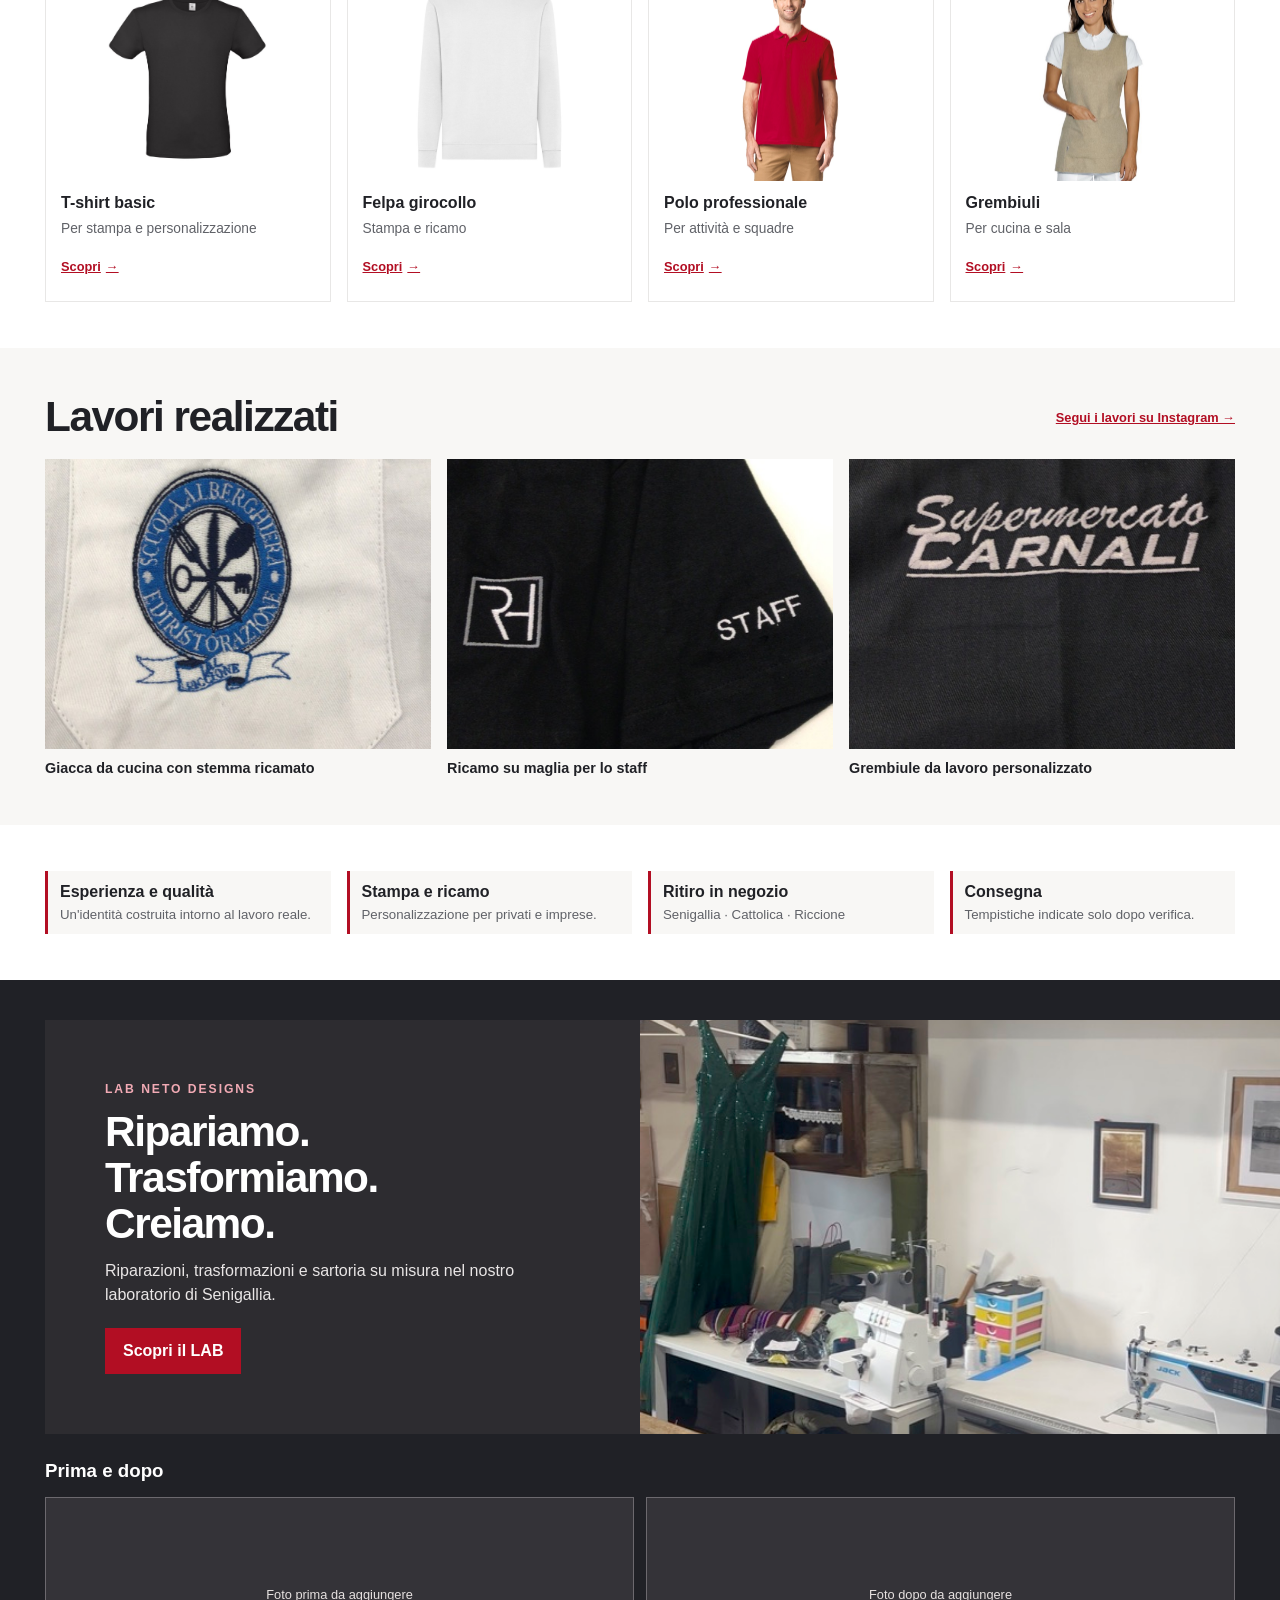
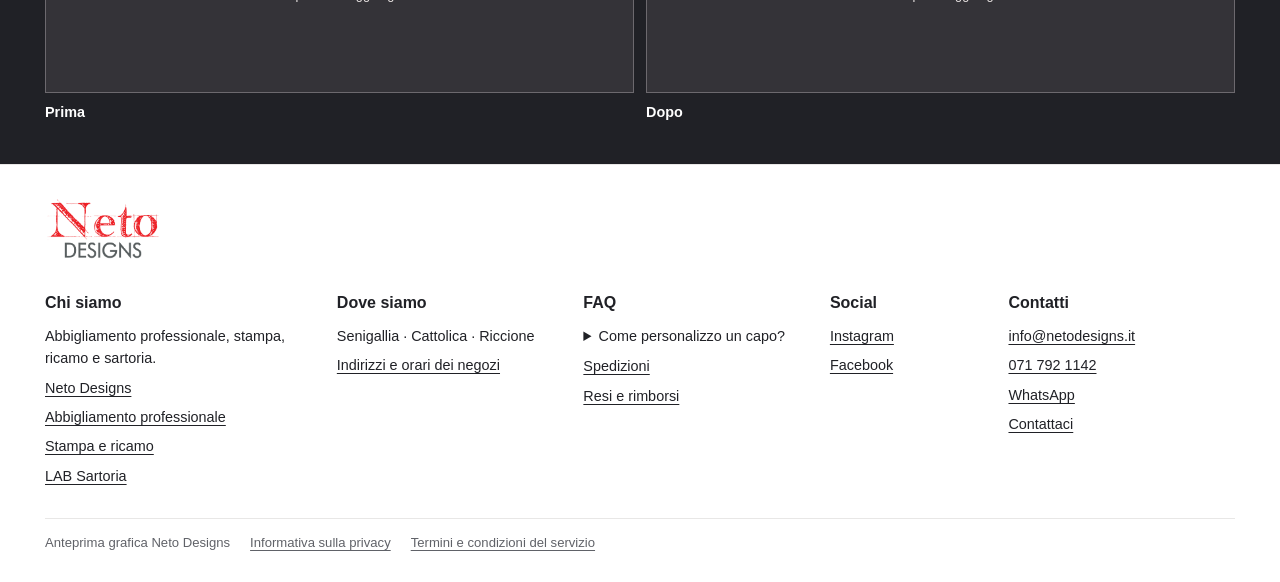
==== commit 98ff0225: "Add completed Neto work and catalogue photos" ====
--- a/index.html
+++ b/index.html
@@ -83,7 +83,7 @@
   <div class="wrap">
     <div class="heading"><div><h2>Abbigliamento professionale</h2><p>Trova quello che ti serve</p></div></div>
     <div class="grid"><article class="tile">
-  <div class="media missing">Foto da aggiungere</div>
+  <div class="media"><img src="photo-hotel-accoglienza.jpg" alt="Abito nero da accoglienza con foulard" loading="lazy" decoding="async"></div>
   <div class="tile-content"><h3>Hotel e accoglienza</h3><p>Divise per il personale</p><a href="https://netodesigns.it/collections/accoglienza">Scopri <span aria-hidden="true">→</span></a></div>
 </article><article class="tile">
   <div class="media"><img src="photo-grembiule.jpg" alt="Ristorazione" loading="lazy" decoding="async"></div>
@@ -95,10 +95,10 @@
   <div class="media"><img src="photo-casacca.jpg" alt="Estetica e benessere" loading="lazy" decoding="async"></div>
   <div class="tile-content"><h3>Estetica e benessere</h3><p>Casacche professionali</p><a href="https://netodesigns.it/collections/casacca">Scopri <span aria-hidden="true">→</span></a></div>
 </article><article class="tile">
-  <div class="media missing">Foto da aggiungere</div>
+  <div class="media"><img src="photo-industria-rossini.jpg" alt="Pantaloni da lavoro Rossini con bande riflettenti" loading="lazy" decoding="async"></div>
   <div class="tile-content"><h3>Industria e artigiani</h3><p>Abbigliamento da lavoro</p><a href="#contatti">Scopri <span aria-hidden="true">→</span></a></div>
 </article><article class="tile">
-  <div class="media missing">Foto da aggiungere</div>
+  <div class="media"><img src="photo-scuola-cucina.jpg" alt="Giacca da cucina bianca con colletto blu per la formazione alberghiera" loading="lazy" decoding="async"></div>
   <div class="tile-content"><h3>Scuole</h3><p>Divise e capi per la formazione</p><a href="https://netodesigns.it/collections/collezione-scuola-di-neto-designs">Scopri <span aria-hidden="true">→</span></a></div>
 </article></div>
   </div>
@@ -125,7 +125,7 @@
     <div class="tile-content"><h3>Felpa girocollo</h3><p>Stampa e ricamo</p><a href="#personalizza">Scopri <span aria-hidden="true">→</span></a></div>
   </article>
   <article class="tile">
-    <div class="media missing">Foto da aggiungere</div>
+    <div class="media"><img src="photo-polo-professionale.jpg" alt="Polo rossa Gildan in piqué" loading="lazy" decoding="async"></div>
     <div class="tile-content"><h3>Polo professionale</h3><p>Per attività e squadre</p><a href="#contatti">Scopri <span aria-hidden="true">→</span></a></div>
   </article>
   <article class="tile">
@@ -138,9 +138,9 @@
   <div class="wrap">
     <div class="heading"><div><h2>Lavori realizzati</h2></div><a class="view" href="https://www.instagram.com/netodesigns/">Segui i lavori su Instagram →</a></div>
     <div class="grid gallery">
-      <figure><div class="media missing">Foto del lavoro da aggiungere</div><figcaption>Stampa su T-shirt</figcaption></figure>
-      <figure><div class="media missing">Foto del lavoro da aggiungere</div><figcaption>Ricamo su abbigliamento</figcaption></figure>
-      <figure><div class="media missing">Foto del lavoro da aggiungere</div><figcaption>Divise personalizzate</figcaption></figure>
+      <figure><div class="media media-cover"><img src="photo-lavoro-giacca-cucina.jpg" alt="Stemma blu ricamato su una tasca bianca da cucina" loading="lazy" decoding="async"></div><figcaption>Giacca da cucina con stemma ricamato</figcaption></figure>
+      <figure><div class="media media-cover"><img src="photo-lavoro-ricamo-staff.jpg" alt="Logo bianco e scritta STAFF ricamati su maglia nera" loading="lazy" decoding="async"></div><figcaption>Ricamo su maglia per lo staff</figcaption></figure>
+      <figure><div class="media media-cover"><img src="photo-lavoro-grembiule.jpg" alt="Logo di un supermercato ricamato in bianco su grembiule nero" loading="lazy" decoding="async"></div><figcaption>Grembiule da lavoro personalizzato</figcaption></figure>
     </div>
   </div>
 </section>
--- a/preview.css
+++ b/preview.css
@@ -22,7 +22,7 @@
 .navlinks a { font-size: .79rem; font-weight: 700; text-decoration: none; padding: 10px 0; }
 .navlinks a:hover, .tile a:hover { color: var(--red); }
 .hero { background: var(--ink); color: white; position: relative; }
-.hero-slide { width: min(100%, 1360px); margin: auto; min-height: 450px; display: grid; grid-template-columns: 1fr 1fr; }
+.hero-slide { width: min(100%, 1360px); margin: auto; min-height: 450px; display: grid; grid-template-columns: repeat(2, minmax(0, 1fr)); }
 .hero-content { align-self: center; padding: 44px clamp(24px, 6vw, 90px) 88px; }
 .eyebrow { color: #f1aab4; font-size: .76rem; text-transform: uppercase; letter-spacing: .16em; font-weight: bold; }
 .hero h1, .hero h2 { margin: 12px 0 16px; font-size: clamp(2.25rem, 5vw, 4.1rem); line-height: .99; letter-spacing: -.05em; }
@@ -52,11 +52,12 @@
 .tile a, .view { display: inline-flex; align-items: center; gap: 5px; min-height: 44px; font-size: .8rem; font-weight: bold; color: var(--red); }
 .tile a { align-self: flex-start; margin-top: auto; }
 .missing { display: grid; place-items: center; text-align: center; padding: 12px; background: #eeece8; color: #605c56; font-size: .8rem; }
-.split { display: grid; grid-template-columns: 1fr 1fr; align-items: stretch; }
+.split { display: grid; grid-template-columns: repeat(2, minmax(0, 1fr)); align-items: stretch; }
 .split-copy { align-self: center; padding: clamp(24px, 5vw, 60px); }
 .split-copy p { margin-top: 12px; }
 .split-copy .eyebrow { margin: 0 0 10px; }
-.split .media { aspect-ratio: 5/3; min-width: 0; }
+.split .media { aspect-ratio: 5/3; min-width: 0; position: relative; }
+.split .media img { position: absolute; inset: 0; }
 .features { display: grid; grid-template-columns: repeat(4, minmax(0,1fr)); gap: 16px; }
 .feature { border-left: 3px solid var(--red); padding: 9px 12px; background: var(--bg); }
 .feature p { font-size: .83rem; color: var(--muted); }
@@ -64,7 +65,7 @@
 .lab { background: var(--ink); padding-block: 40px; color: white; }
 .lab .split { background: #2d2c30; }
 .lab h3 { margin: 22px 0 12px; }
-.comparison { display: grid; grid-template-columns: 1fr 1fr; gap: 12px; }
+.comparison { display: grid; grid-template-columns: repeat(2, minmax(0, 1fr)); gap: 12px; }
 .comparison .media { aspect-ratio: 3/1; background: #343338; color: #e6e1e0; border: 1px solid #6c696e; }
 .footer { background: white; border-top: 1px solid var(--line); padding: 32px 0 22px; font-size: .9rem; }
 .footer-logo { margin-bottom: 24px; }
@@ -82,14 +83,14 @@
   .navlinks { column-gap: 13px; }
   .navlinks a { font-size: .72rem; min-height: 44px; }
   .wrap, .nav { width: calc(100% - 32px); }
-  .hero-slide { grid-template-columns: 1fr; min-height: 0; }
+  .hero-slide { grid-template-columns: minmax(0, 1fr); min-height: 0; }
   .hero-content { padding: 28px 16px 18px; }
   .hero-slide > .media { height: 220px; }
   .hero-controls { position: static; padding: 10px 16px; }
   .hero h1, .hero h2 { margin-block: 8px 12px; }
   .grid, #professioni .grid, .gallery, .features, .footer-grid { grid-template-columns: repeat(2, minmax(0, 1fr)); gap: 10px; }
   .footer-grid { gap: 20px 12px; }
-  .split { grid-template-columns: 1fr; }
+  .split { grid-template-columns: minmax(0, 1fr); }
   .section, .band { padding-block: 30px; }
   .comparison .media { aspect-ratio: 4/3; }
 }
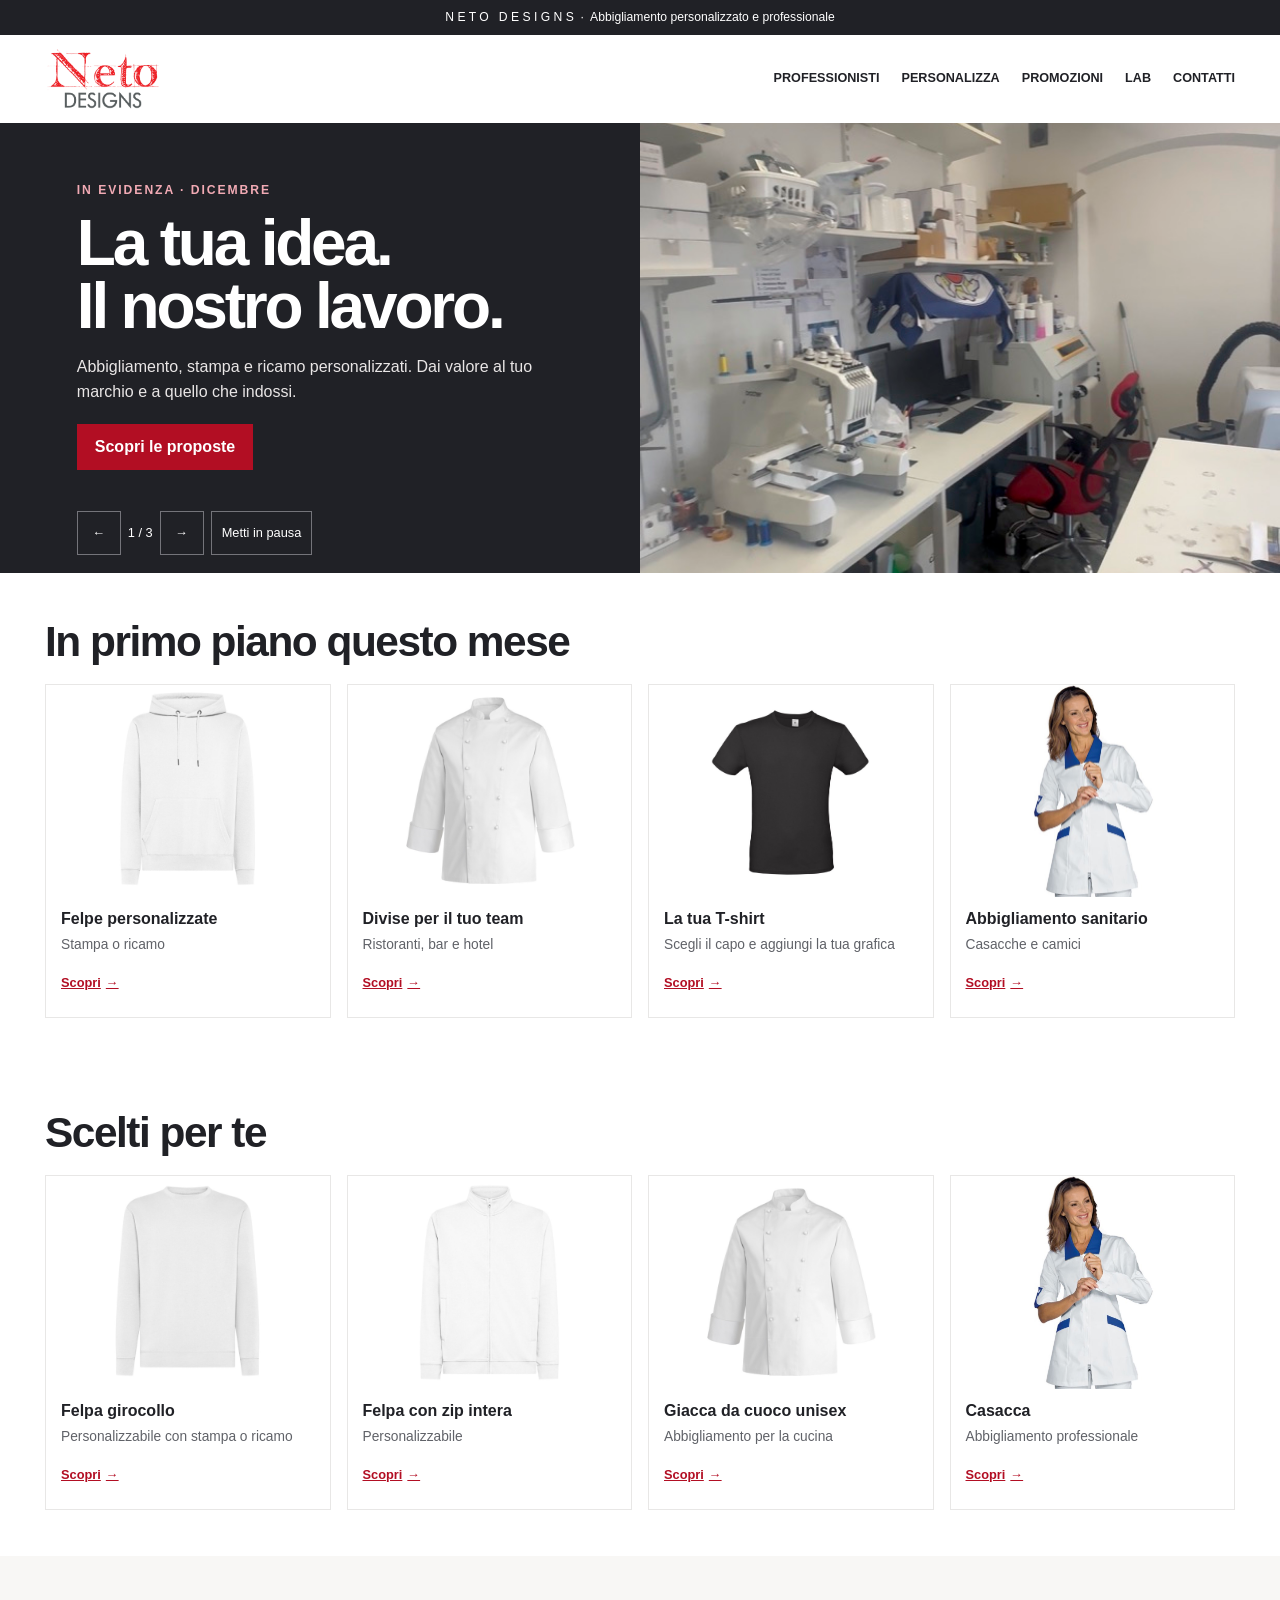
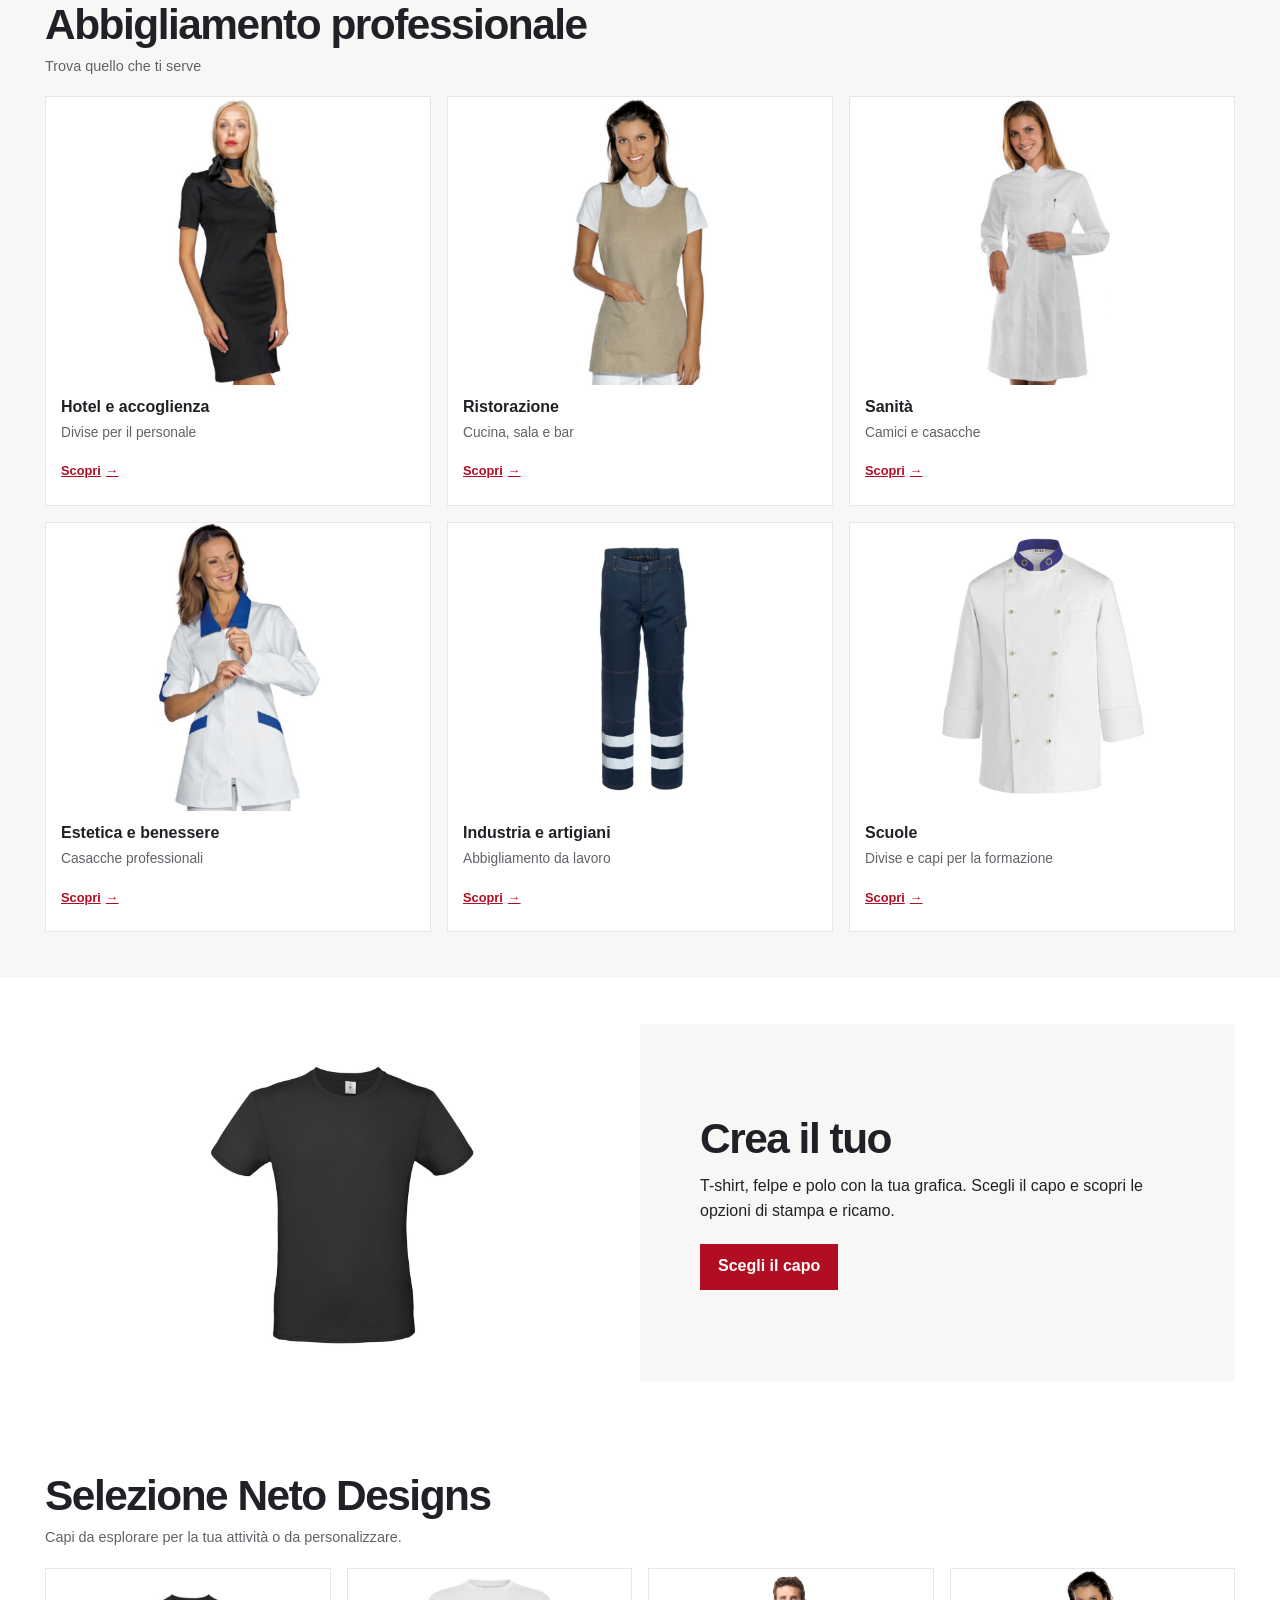
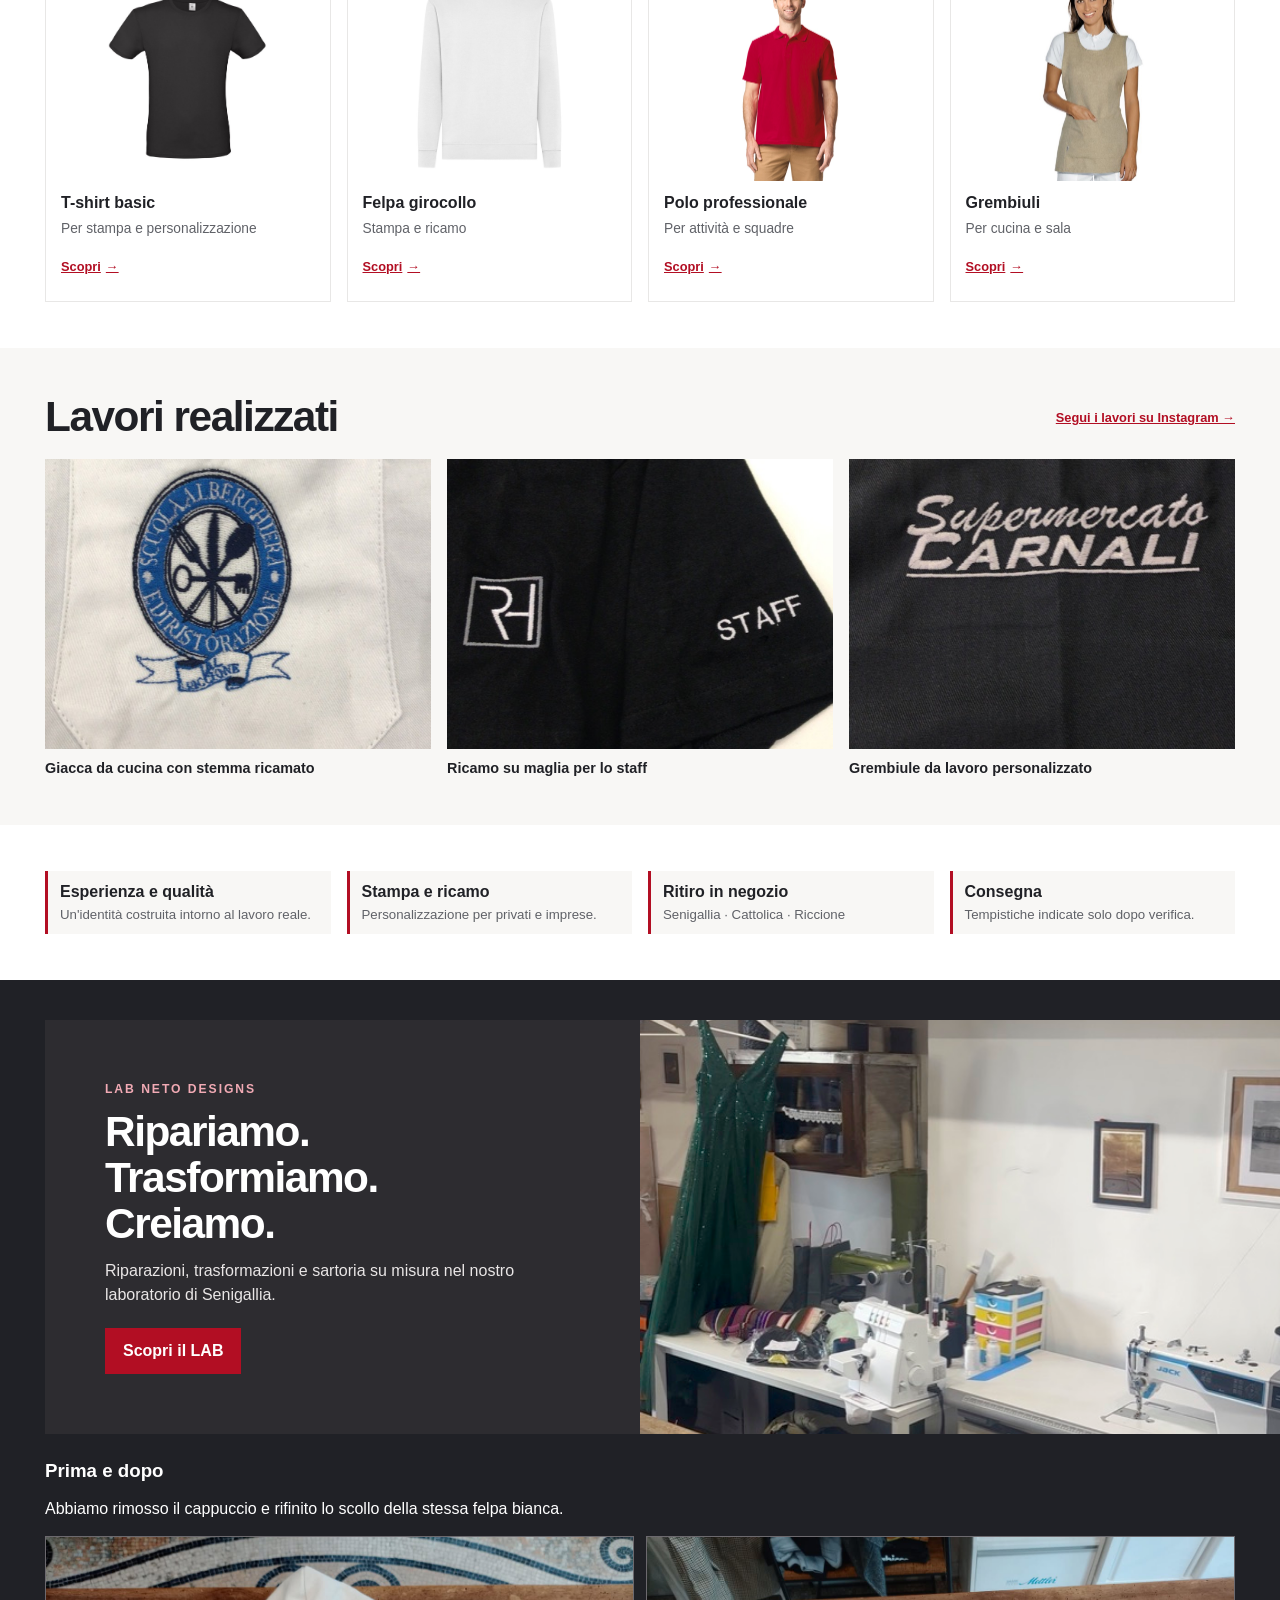
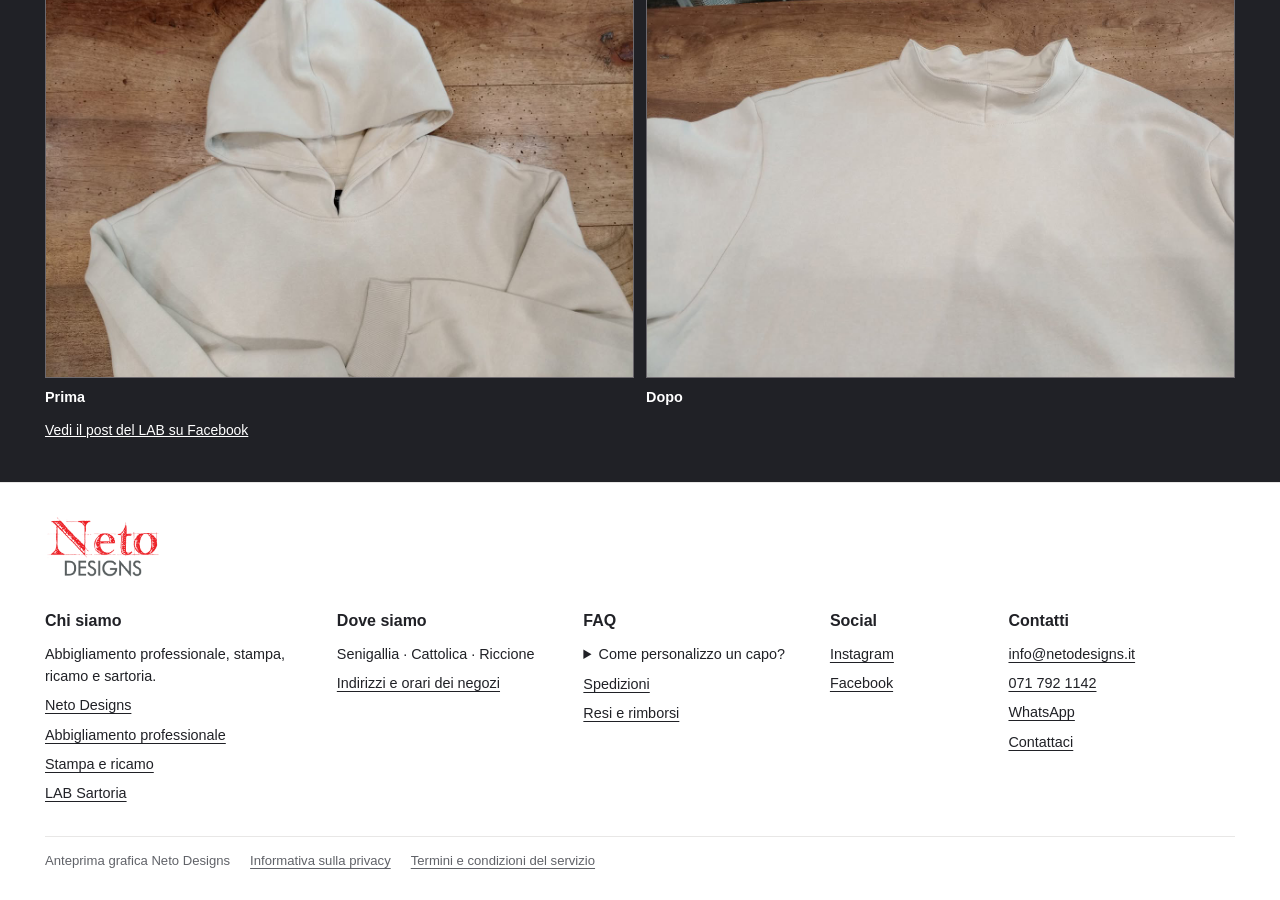
==== commit 07e36a46: "Add verified LAB sweatshirt before-and-after" ====
--- a/index.html
+++ b/index.html
@@ -1,4 +1,4 @@
-<!doctype html><html lang="it"><head><meta charset="utf-8"><meta name="viewport" content="width=device-width,initial-scale=1"><meta name="robots" content="noindex"><link rel="stylesheet" href="preview.css"><title>Neto Designs — Anteprima homepage</title></head>
+<!doctype html><html lang="it"><head><meta charset="utf-8"><meta name="viewport" content="width=device-width,initial-scale=1"><meta name="robots" content="noindex"><link rel="stylesheet" href="preview.css?v=lab-20261112"><title>Neto Designs — Anteprima homepage</title></head>
 <body id="top">
 <div class="top">N E T O &nbsp; D E S I G N S &nbsp;·&nbsp; Abbigliamento personalizzato e professionale</div><header class="nav"><a class="logo" href="#top"><img src="./neto-logo-white-background.png" width="1402" height="773" alt="Logo originale Neto Designs"></a><nav class="navlinks" aria-label="Navigazione principale"><a href="#professioni">PROFESSIONISTI</a><a href="#personalizza">PERSONALIZZA</a><a href="#promo">PROMOZIONI</a><a href="#lab">LAB</a><a href="#contatti">CONTATTI</a></nav></header>
 <main>
@@ -157,10 +157,12 @@
       <div class="media media-cover"><img src="photo-lab-interior.jpg" alt="Interno della sartoria LAB di Senigallia" loading="lazy" decoding="async"></div>
     </div>
     <h3>Prima e dopo</h3>
+    <p>Abbiamo rimosso il cappuccio e rifinito lo scollo della stessa felpa bianca.</p>
     <div class="comparison">
-      <figure><div class="media missing">Foto prima da aggiungere</div><figcaption>Prima</figcaption></figure>
-      <figure><div class="media missing">Foto dopo da aggiungere</div><figcaption>Dopo</figcaption></figure>
-    </div>
+      <figure><div class="media"><img src="photo-lab-felpa-prima.jpg" alt="Felpa bianca prima della modifica, con il cappuccio ancora cucito" width="1280" height="960" loading="lazy" decoding="async"></div><figcaption>Prima</figcaption></figure>
+      <figure><div class="media"><img src="photo-lab-felpa-dopo.jpg" alt="La stessa felpa bianca dopo la rimozione del cappuccio e la rifinitura dello scollo" width="1280" height="960" loading="lazy" decoding="async"></div><figcaption>Dopo</figcaption></figure>
+    </div>
+    <p class="lab-photo-source"><a href="https://www.facebook.com/permalink.php?story_fbid=pfbid02aeoHFyM3RGAM6tvqmzK5r2Qkyd7y8BKF4GQ2dT33itwhxJabj1R4m8BCU2vEtPRGl&amp;id=61595584242717">Vedi il post del LAB su Facebook</a></p>
   </div>
 </section>
 </main>
--- a/preview.css
+++ b/preview.css
@@ -65,8 +65,9 @@
 .lab { background: var(--ink); padding-block: 40px; color: white; }
 .lab .split { background: #2d2c30; }
 .lab h3 { margin: 22px 0 12px; }
-.comparison { display: grid; grid-template-columns: repeat(2, minmax(0, 1fr)); gap: 12px; }
-.comparison .media { aspect-ratio: 3/1; background: #343338; color: #e6e1e0; border: 1px solid #6c696e; }
+.comparison { margin-top: 14px; display: grid; grid-template-columns: repeat(2, minmax(0, 1fr)); gap: 12px; }
+.comparison .media { aspect-ratio: 4/3; border: 1px solid #6c696e; }
+.lab-photo-source { margin-top: 12px; font-size: .87rem; }
 .footer { background: white; border-top: 1px solid var(--line); padding: 32px 0 22px; font-size: .9rem; }
 .footer-logo { margin-bottom: 24px; }
 .footer-grid { display: grid; grid-template-columns: 1.2fr 1fr 1fr .7fr 1fr; gap: 20px; }
@@ -92,5 +93,4 @@
   .footer-grid { gap: 20px 12px; }
   .split { grid-template-columns: minmax(0, 1fr); }
   .section, .band { padding-block: 30px; }
-  .comparison .media { aspect-ratio: 4/3; }
 }
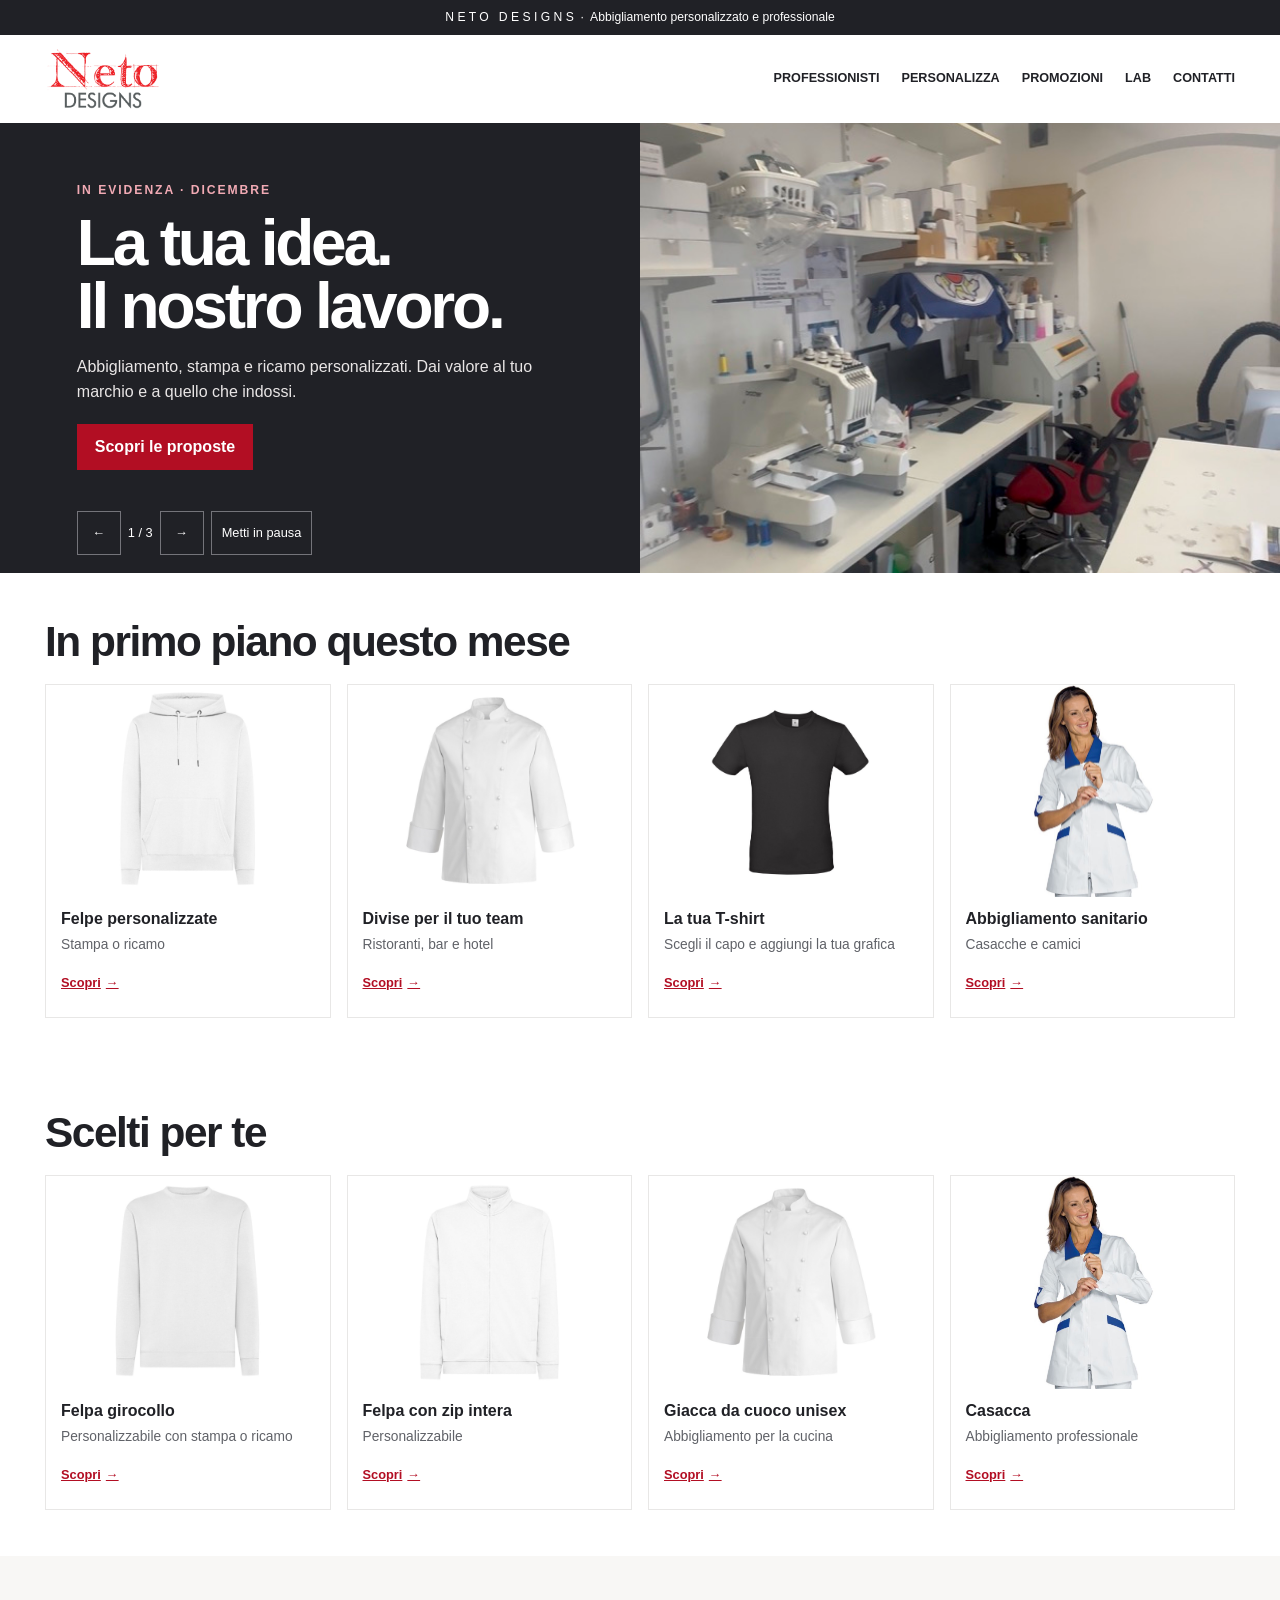
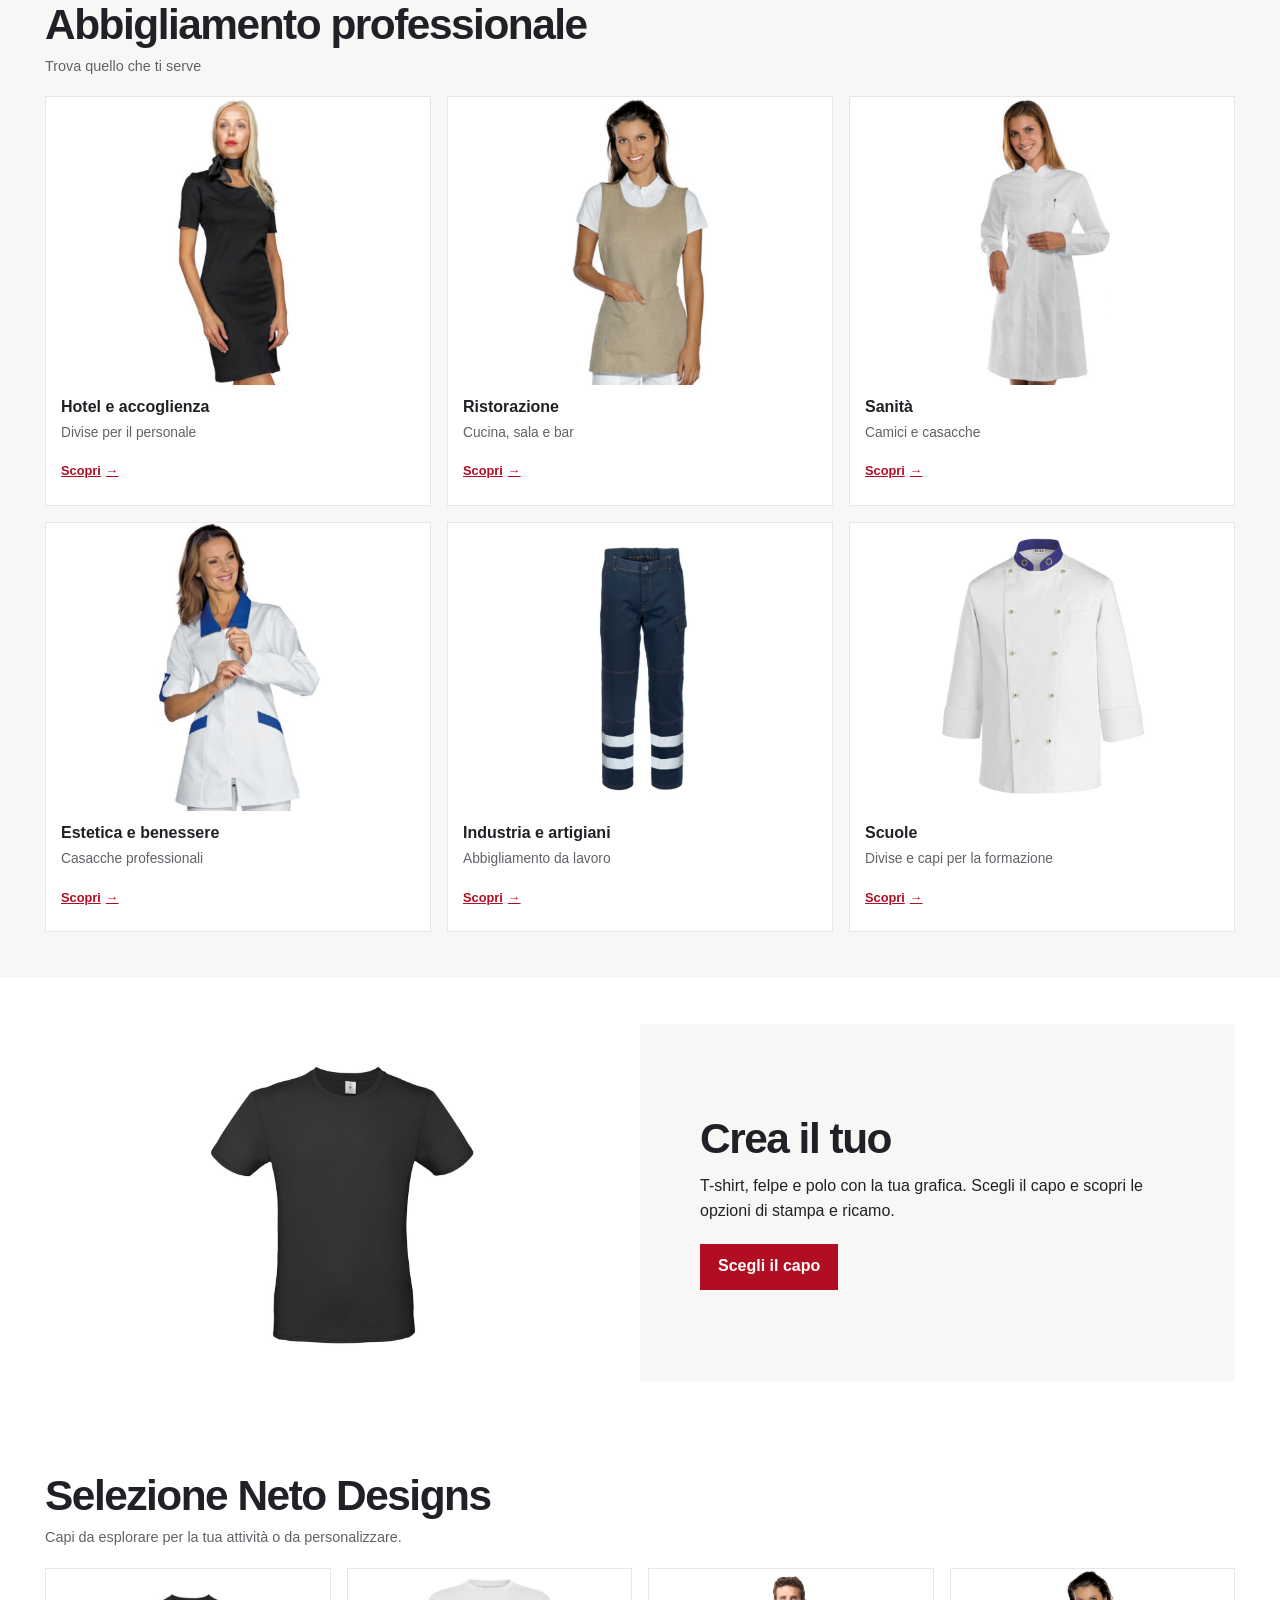
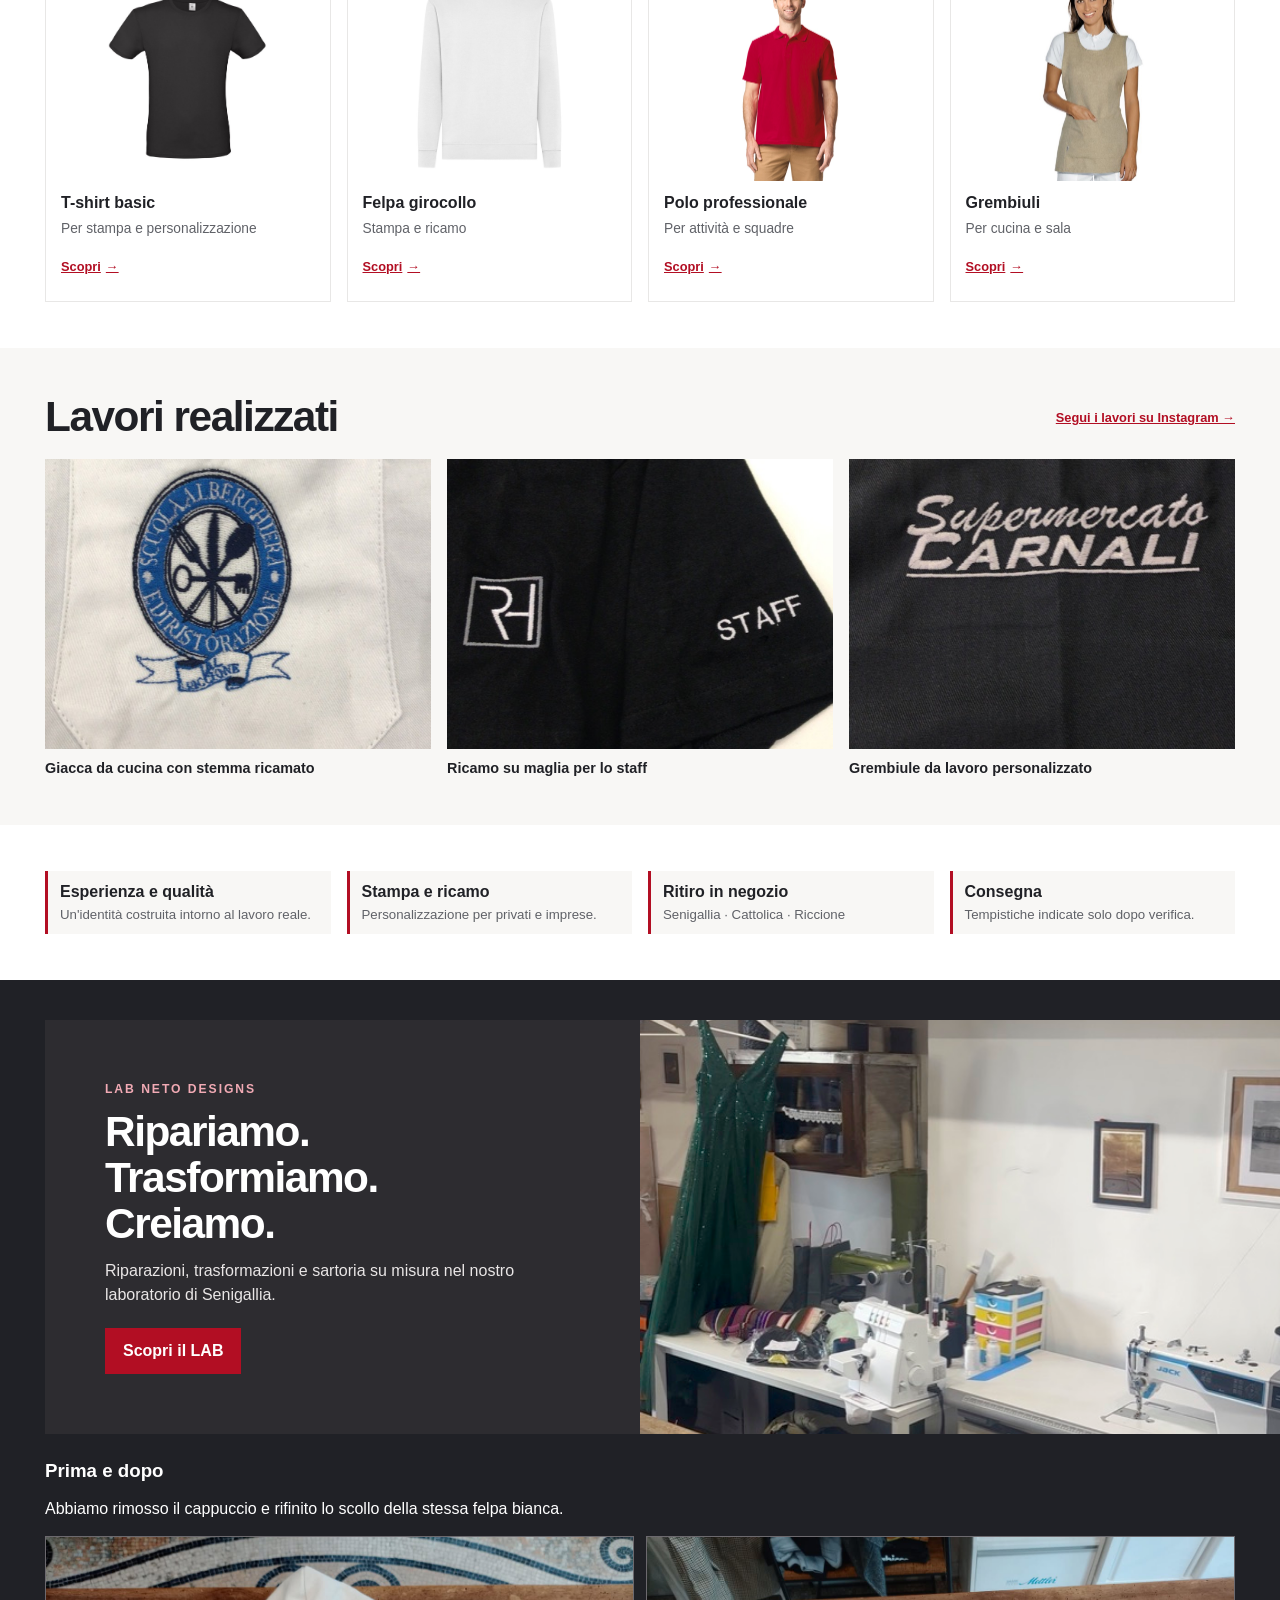
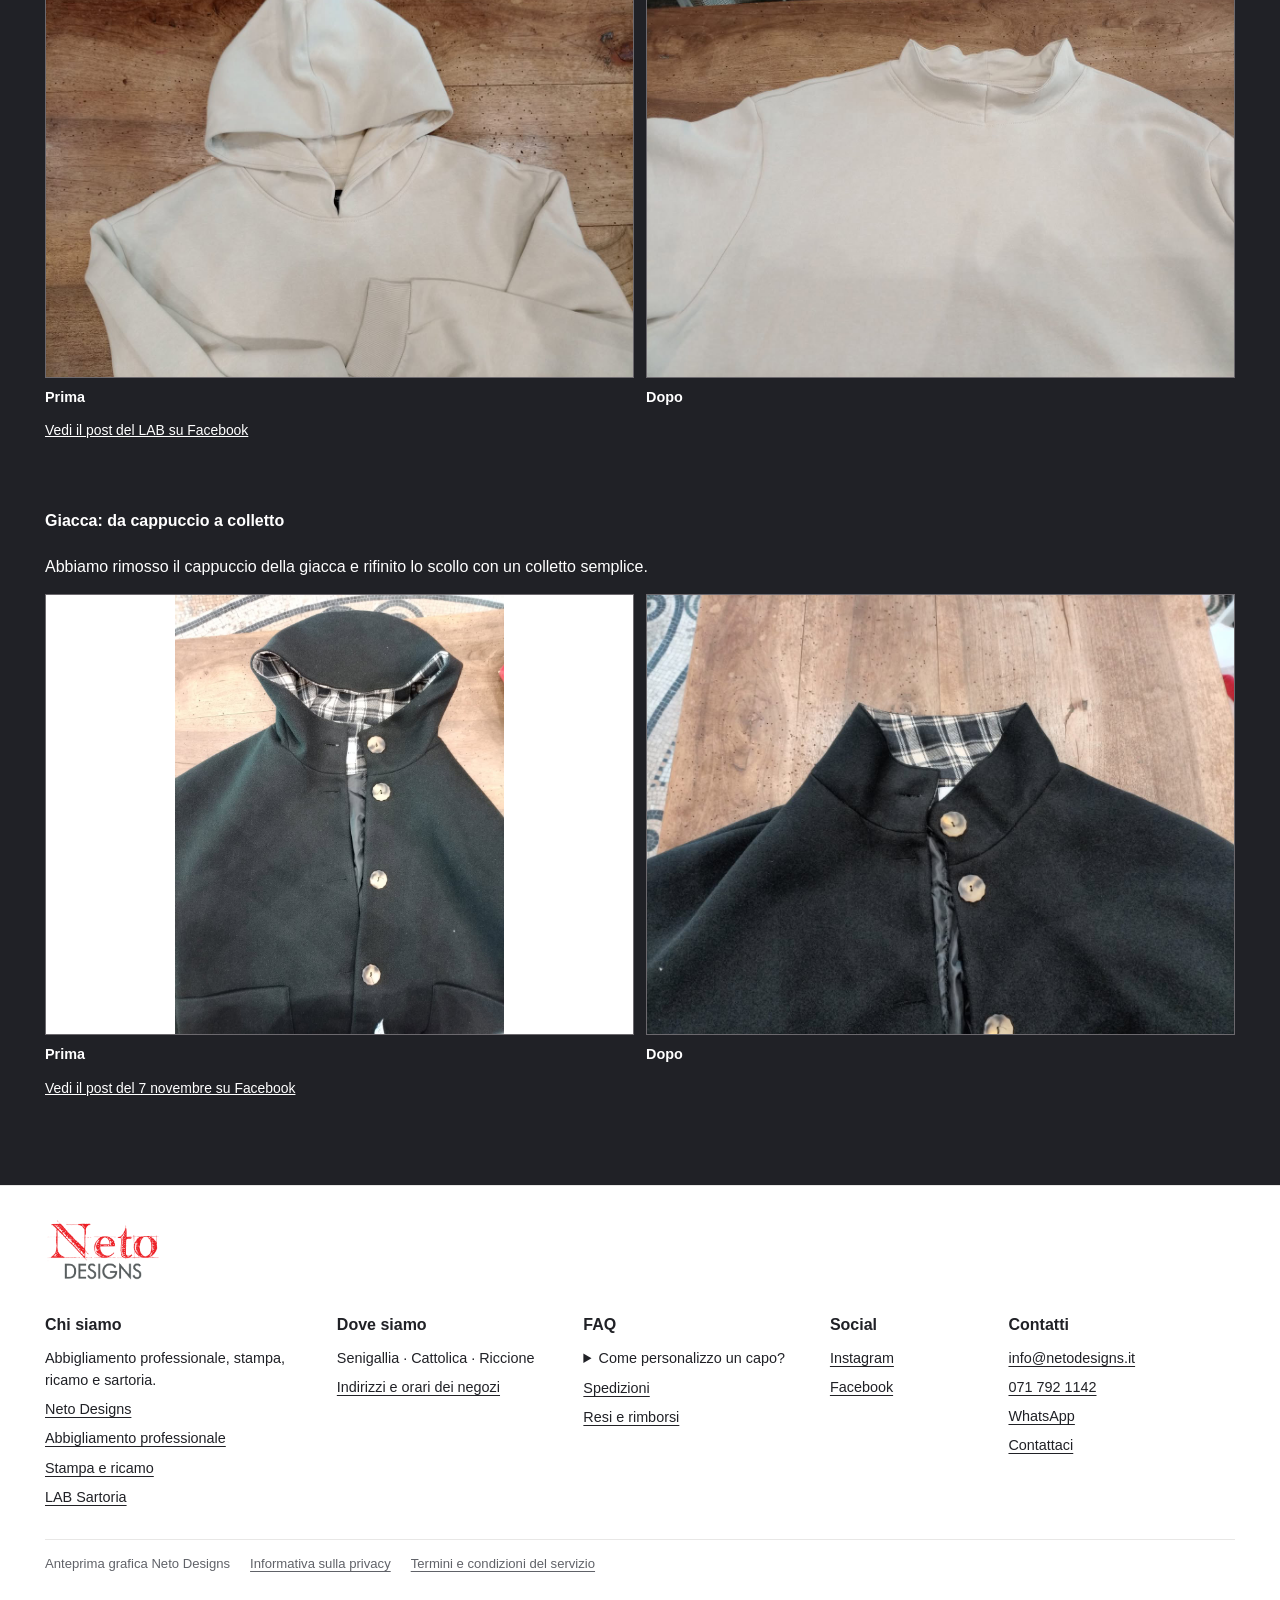
==== commit 1a73cb6a: "Add LAB jacket before-and-after from 7 November" ====
--- a/index.html
+++ b/index.html
@@ -163,6 +163,15 @@
       <figure><div class="media"><img src="photo-lab-felpa-dopo.jpg" alt="La stessa felpa bianca dopo la rimozione del cappuccio e la rifinitura dello scollo" width="1280" height="960" loading="lazy" decoding="async"></div><figcaption>Dopo</figcaption></figure>
     </div>
     <p class="lab-photo-source"><a href="https://www.facebook.com/permalink.php?story_fbid=pfbid02aeoHFyM3RGAM6tvqmzK5r2Qkyd7y8BKF4GQ2dT33itwhxJabj1R4m8BCU2vEtPRGl&amp;id=61595584242717">Vedi il post del LAB su Facebook</a></p>
+    <article class="section">
+      <h4>Giacca: da cappuccio a colletto</h4>
+      <p>Abbiamo rimosso il cappuccio della giacca e rifinito lo scollo con un colletto semplice.</p>
+      <div class="comparison">
+        <figure><div class="media"><img src="photo-lab-giacca-prima.jpg" alt="Giacca scura prima della modifica, con cappuccio e fodera a quadri" width="960" height="1280" loading="lazy" decoding="async"></div><figcaption>Prima</figcaption></figure>
+        <figure><div class="media"><img src="photo-lab-giacca-dopo.jpg" alt="La stessa giacca dopo la modifica, con colletto semplice e fodera a quadri" width="1280" height="960" loading="lazy" decoding="async"></div><figcaption>Dopo</figcaption></figure>
+      </div>
+      <p class="lab-photo-source"><a href="https://www.facebook.com/permalink.php?story_fbid=pfbid02jmNk2tGEjJbJBbNwdVEnucmCwsfhFcW2WtuLMK3muksErJvq2r6vhbJDi5SdSHqPl&amp;id=61595584242717">Vedi il post del 7 novembre su Facebook</a></p>
+    </article>
   </div>
 </section>
 </main>
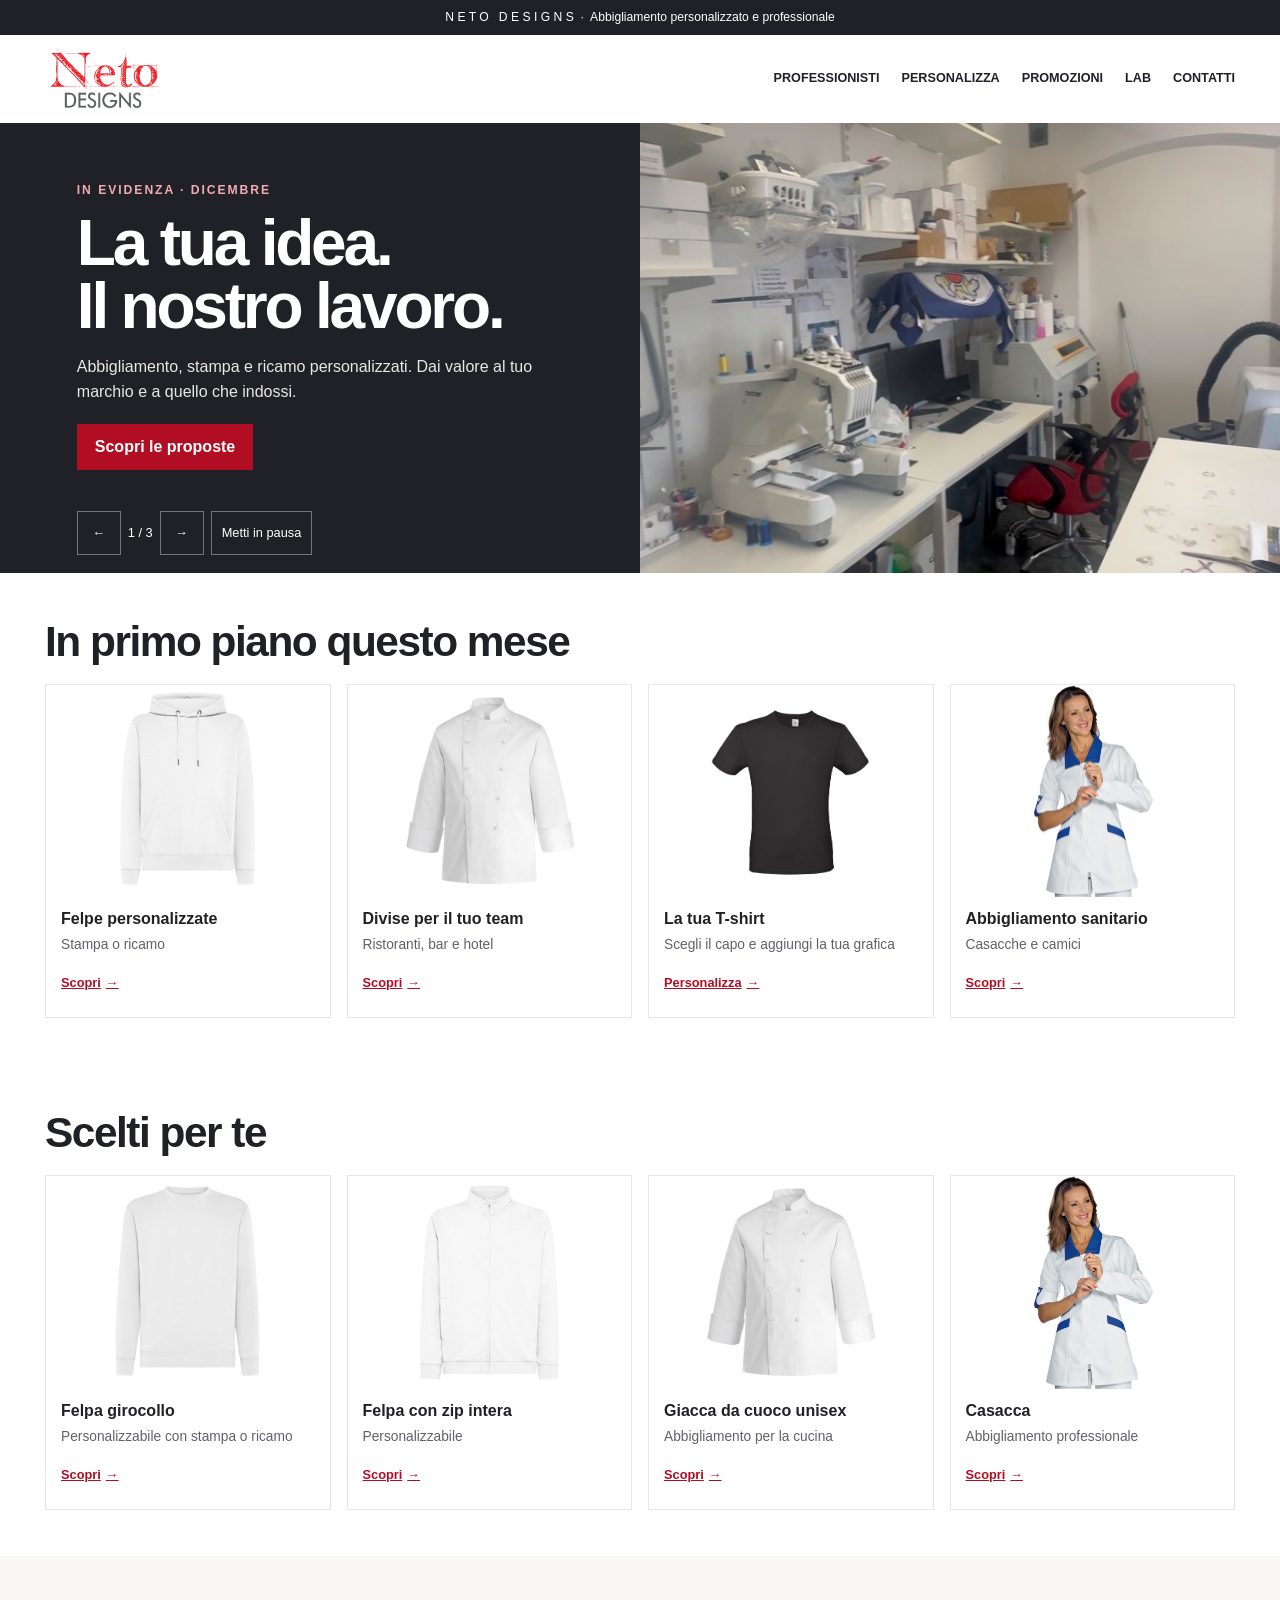
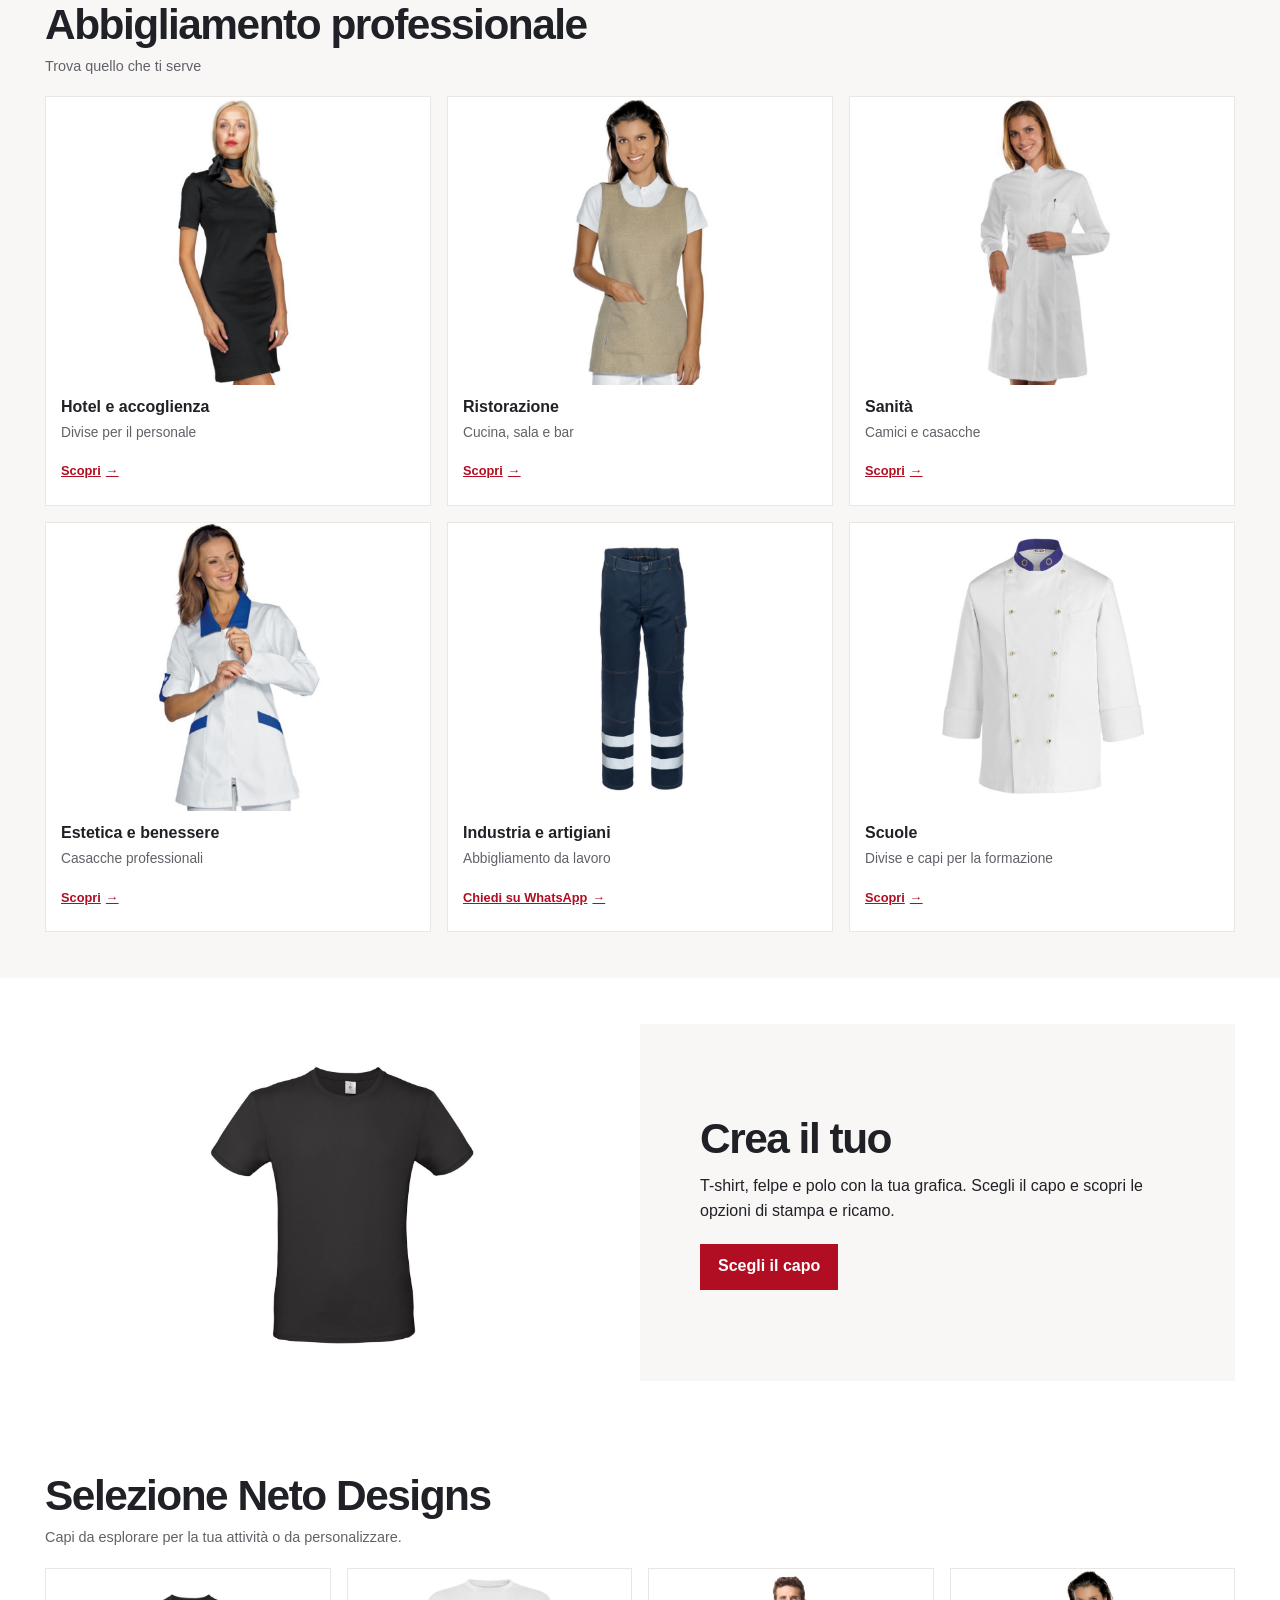
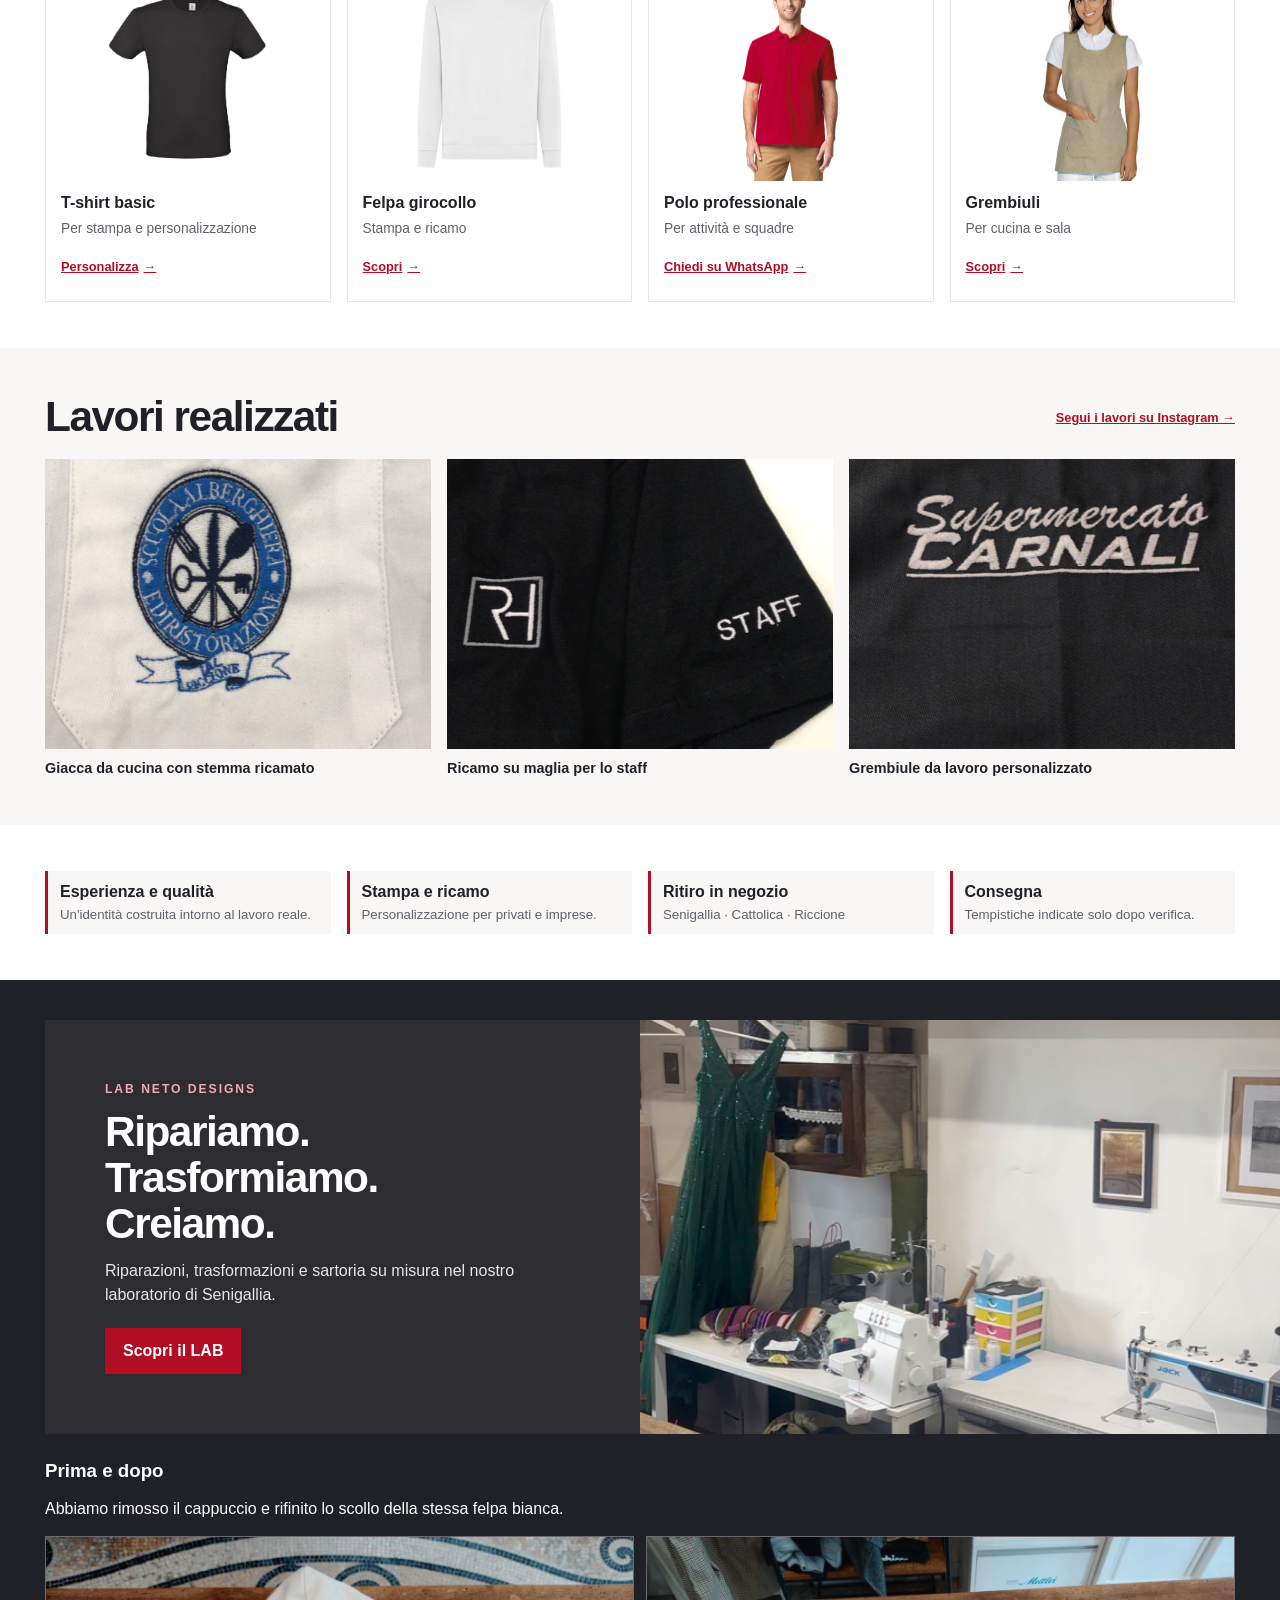
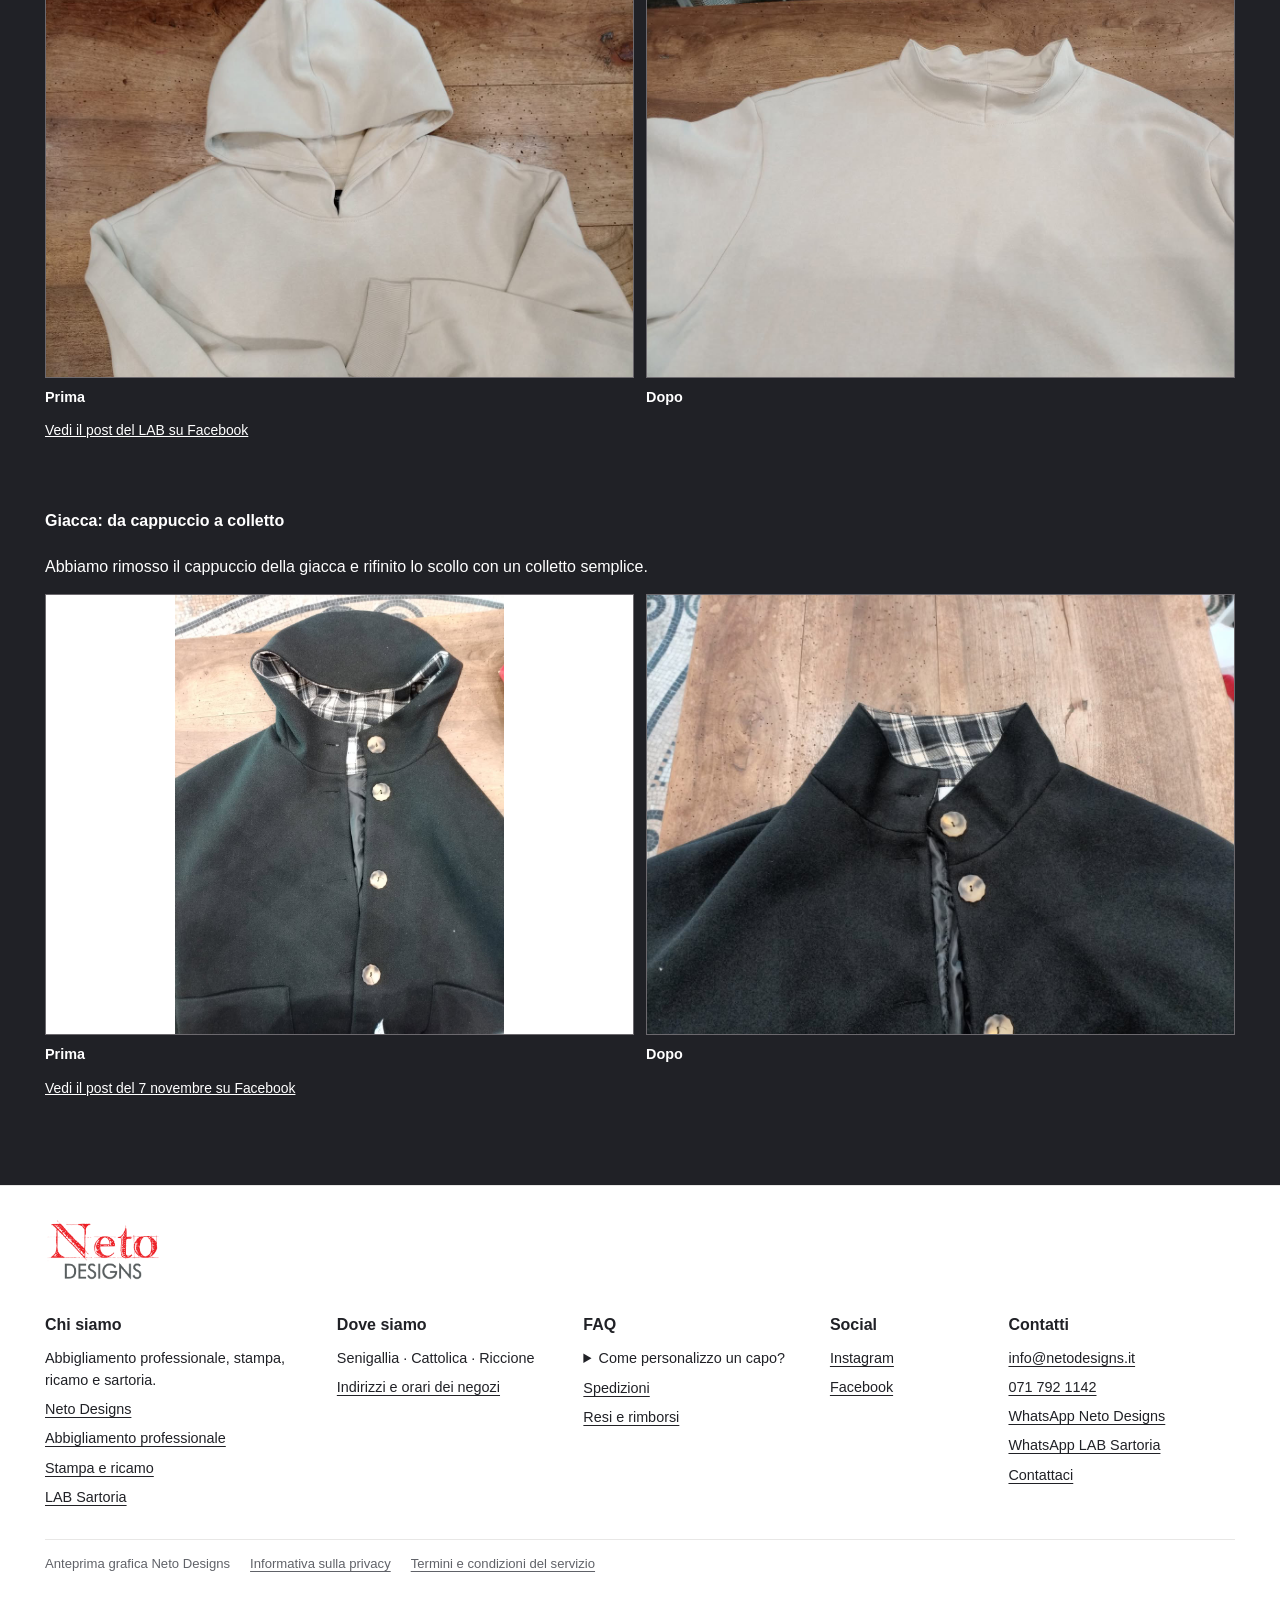
==== commit 784727d2: "Direct homepage links to the right products and contacts" ====
--- a/index.html
+++ b/index.html
@@ -46,15 +46,15 @@
   </article>
   <article class="tile">
     <div class="media"><img src="photo-giacca-cuoco-unisex.jpg" alt="Divise per il tuo team" loading="lazy" decoding="async"></div>
-    <div class="tile-content"><h3>Divise per il tuo team</h3><p>Ristoranti, bar e hotel</p><a href="#professioni">Scopri <span aria-hidden="true">→</span></a></div>
+    <div class="tile-content"><h3>Divise per il tuo team</h3><p>Ristoranti, bar e hotel</p><a href="https://netodesigns.it/collections/horeca-neto-designs">Scopri <span aria-hidden="true">→</span></a></div>
   </article>
   <article class="tile">
     <div class="media"><img src="photo-tshirt-black.jpg" alt="La tua T-shirt" loading="lazy" decoding="async"></div>
-    <div class="tile-content"><h3>La tua T-shirt</h3><p>Scegli il capo e aggiungi la tua grafica</p><a href="#personalizza">Scopri <span aria-hidden="true">→</span></a></div>
+    <div class="tile-content"><h3>La tua T-shirt</h3><p>Scegli il capo e aggiungi la tua grafica</p><a href="https://netodesigns.it/products/test-inkybay-t-shirt-personalizzabile">Personalizza <span aria-hidden="true">→</span></a></div>
   </article>
   <article class="tile">
     <div class="media"><img src="photo-casacca.jpg" alt="Abbigliamento sanitario" loading="lazy" decoding="async"></div>
-    <div class="tile-content"><h3>Abbigliamento sanitario</h3><p>Casacche e camici</p><a href="#sanita">Scopri <span aria-hidden="true">→</span></a></div>
+    <div class="tile-content"><h3>Abbigliamento sanitario</h3><p>Casacche e camici</p><a href="https://netodesigns.it/collections/medical-neto-designs">Scopri <span aria-hidden="true">→</span></a></div>
   </article>
   </div>
 </section>
@@ -96,7 +96,7 @@
   <div class="tile-content"><h3>Estetica e benessere</h3><p>Casacche professionali</p><a href="https://netodesigns.it/collections/casacca">Scopri <span aria-hidden="true">→</span></a></div>
 </article><article class="tile">
   <div class="media"><img src="photo-industria-rossini.jpg" alt="Pantaloni da lavoro Rossini con bande riflettenti" loading="lazy" decoding="async"></div>
-  <div class="tile-content"><h3>Industria e artigiani</h3><p>Abbigliamento da lavoro</p><a href="#contatti">Scopri <span aria-hidden="true">→</span></a></div>
+  <div class="tile-content"><h3>Industria e artigiani</h3><p>Abbigliamento da lavoro</p><a href="https://wa.me/393515128830?text=Buongiorno%2C%20vorrei%20informazioni%20sull%E2%80%99abbigliamento%20da%20lavoro%20per%20industria%20e%20artigiani.">Chiedi su WhatsApp <span aria-hidden="true">→</span></a></div>
 </article><article class="tile">
   <div class="media"><img src="photo-scuola-cucina.jpg" alt="Giacca da cucina bianca con colletto blu per la formazione alberghiera" loading="lazy" decoding="async"></div>
   <div class="tile-content"><h3>Scuole</h3><p>Divise e capi per la formazione</p><a href="https://netodesigns.it/collections/collezione-scuola-di-neto-designs">Scopri <span aria-hidden="true">→</span></a></div>
@@ -118,15 +118,15 @@
   <div class="grid">
   <article class="tile">
     <div class="media"><img src="photo-tshirt-black.jpg" alt="T-shirt basic" loading="lazy" decoding="async"></div>
-    <div class="tile-content"><h3>T-shirt basic</h3><p>Per stampa e personalizzazione</p><a href="#personalizza">Scopri <span aria-hidden="true">→</span></a></div>
+    <div class="tile-content"><h3>T-shirt basic</h3><p>Per stampa e personalizzazione</p><a href="https://netodesigns.it/products/test-inkybay-t-shirt-personalizzabile">Personalizza <span aria-hidden="true">→</span></a></div>
   </article>
   <article class="tile">
     <div class="media"><img src="photo-felpa-girocollo-personalizzabile.jpg" alt="Felpa girocollo" loading="lazy" decoding="async"></div>
-    <div class="tile-content"><h3>Felpa girocollo</h3><p>Stampa e ricamo</p><a href="#personalizza">Scopri <span aria-hidden="true">→</span></a></div>
+    <div class="tile-content"><h3>Felpa girocollo</h3><p>Stampa e ricamo</p><a href="https://netodesigns.it/products/felpa-girocollo-personalizzabile">Scopri <span aria-hidden="true">→</span></a></div>
   </article>
   <article class="tile">
     <div class="media"><img src="photo-polo-professionale.jpg" alt="Polo rossa Gildan in piqué" loading="lazy" decoding="async"></div>
-    <div class="tile-content"><h3>Polo professionale</h3><p>Per attività e squadre</p><a href="#contatti">Scopri <span aria-hidden="true">→</span></a></div>
+    <div class="tile-content"><h3>Polo professionale</h3><p>Per attività e squadre</p><a href="https://wa.me/393515128830?text=Buongiorno%2C%20vorrei%20informazioni%20sulle%20polo%20professionali%20personalizzabili.">Chiedi su WhatsApp <span aria-hidden="true">→</span></a></div>
   </article>
   <article class="tile">
     <div class="media"><img src="photo-grembiule.jpg" alt="Grembiuli" loading="lazy" decoding="async"></div>
@@ -211,7 +211,8 @@
         <ul>
           <li><a href="mailto:info@netodesigns.it">info@netodesigns.it</a></li>
           <li><a href="tel:+390717921142">071 792 1142</a></li>
-          <li><a href="https://wa.me/393381541959">WhatsApp</a></li>
+          <li><a href="https://wa.me/393515128830">WhatsApp Neto Designs</a></li>
+          <li><a href="https://wa.me/393381541959">WhatsApp LAB Sartoria</a></li>
           <li><a href="https://netodesigns.it/pages/contact">Contattaci</a></li>
         </ul>
       </section>
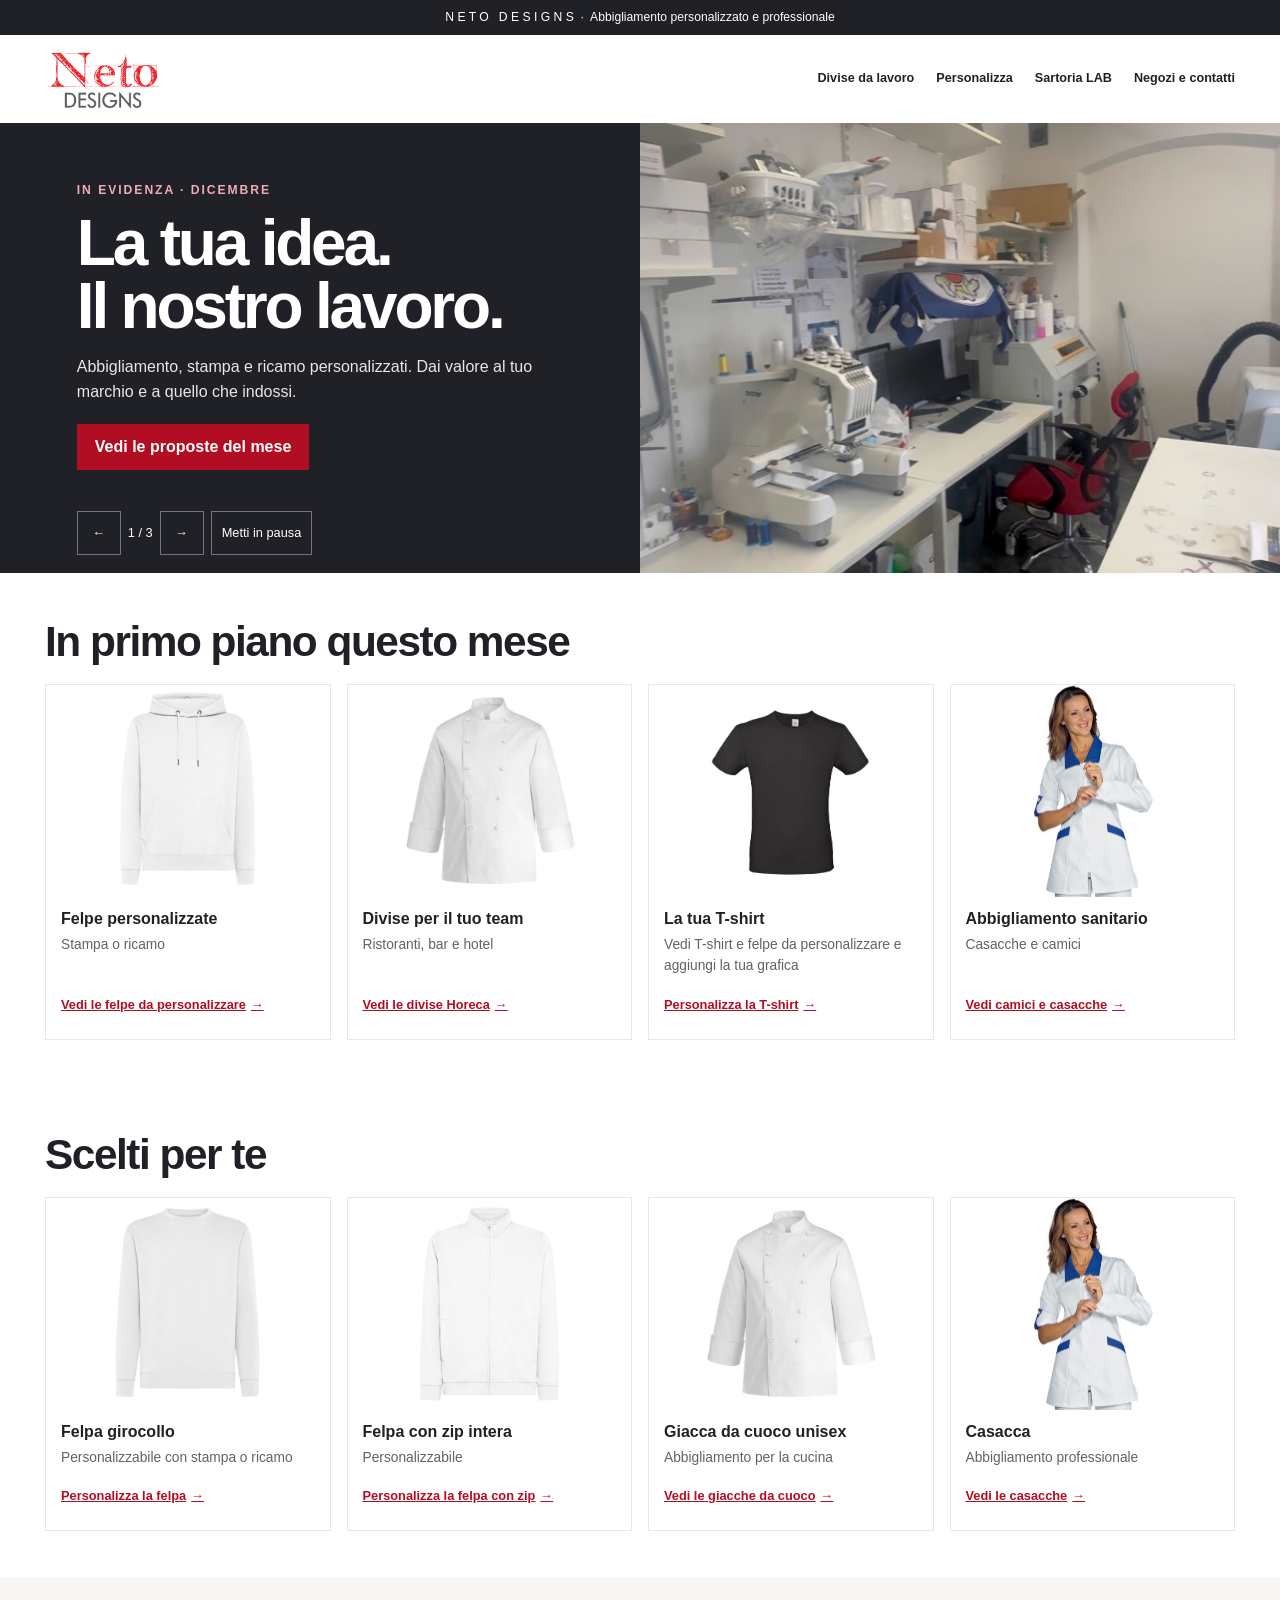
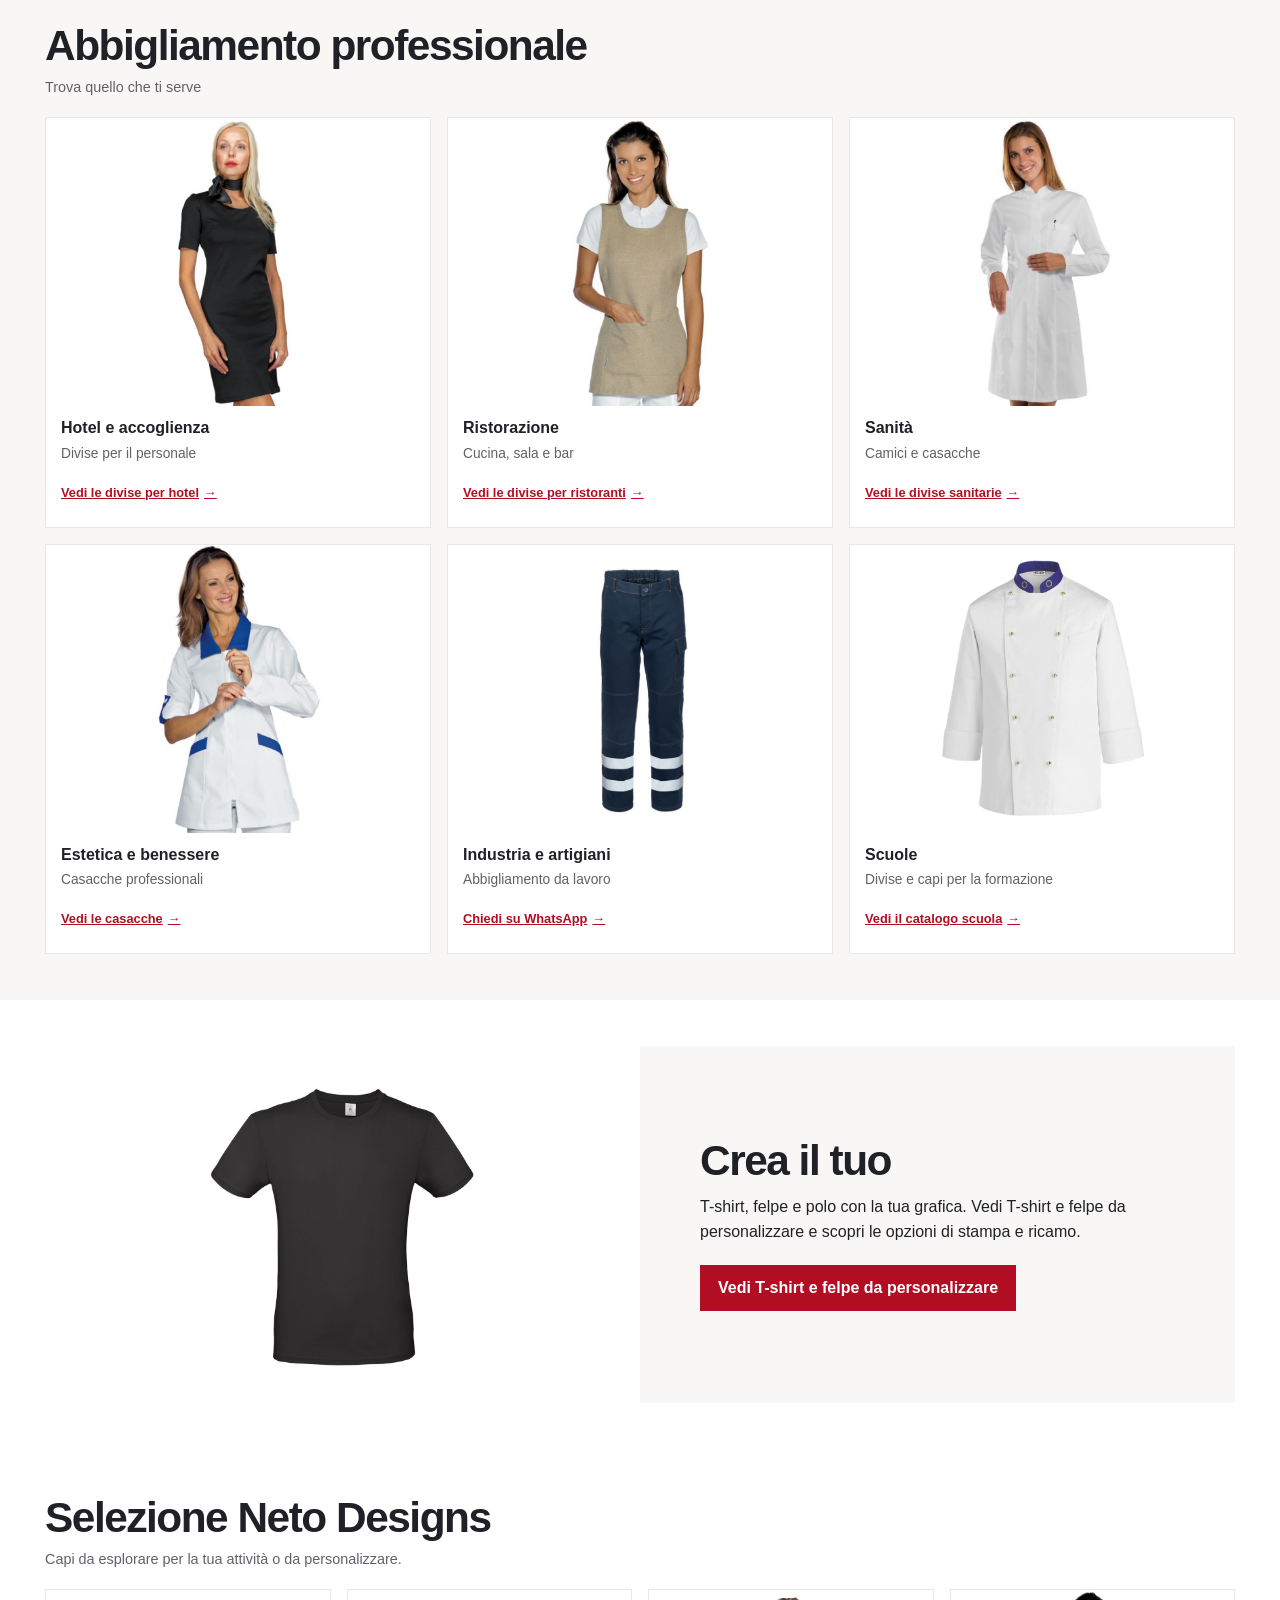
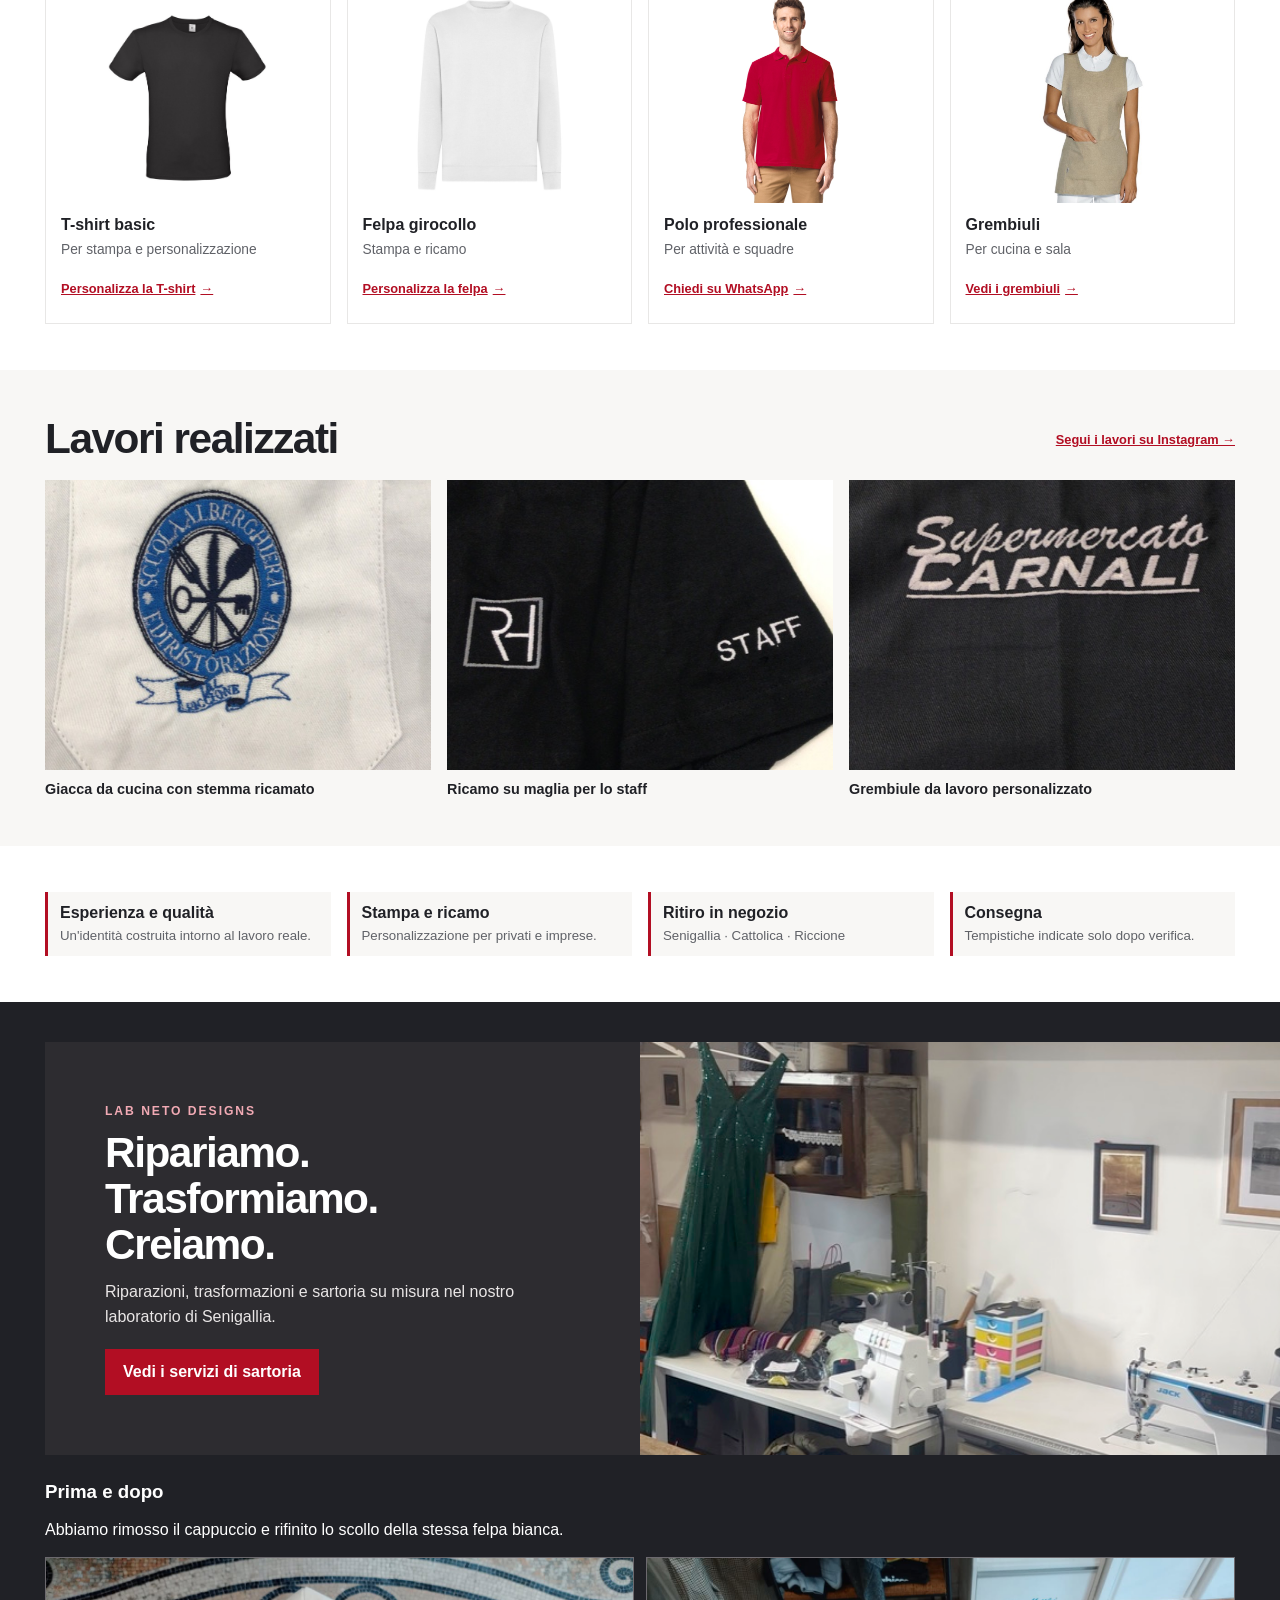
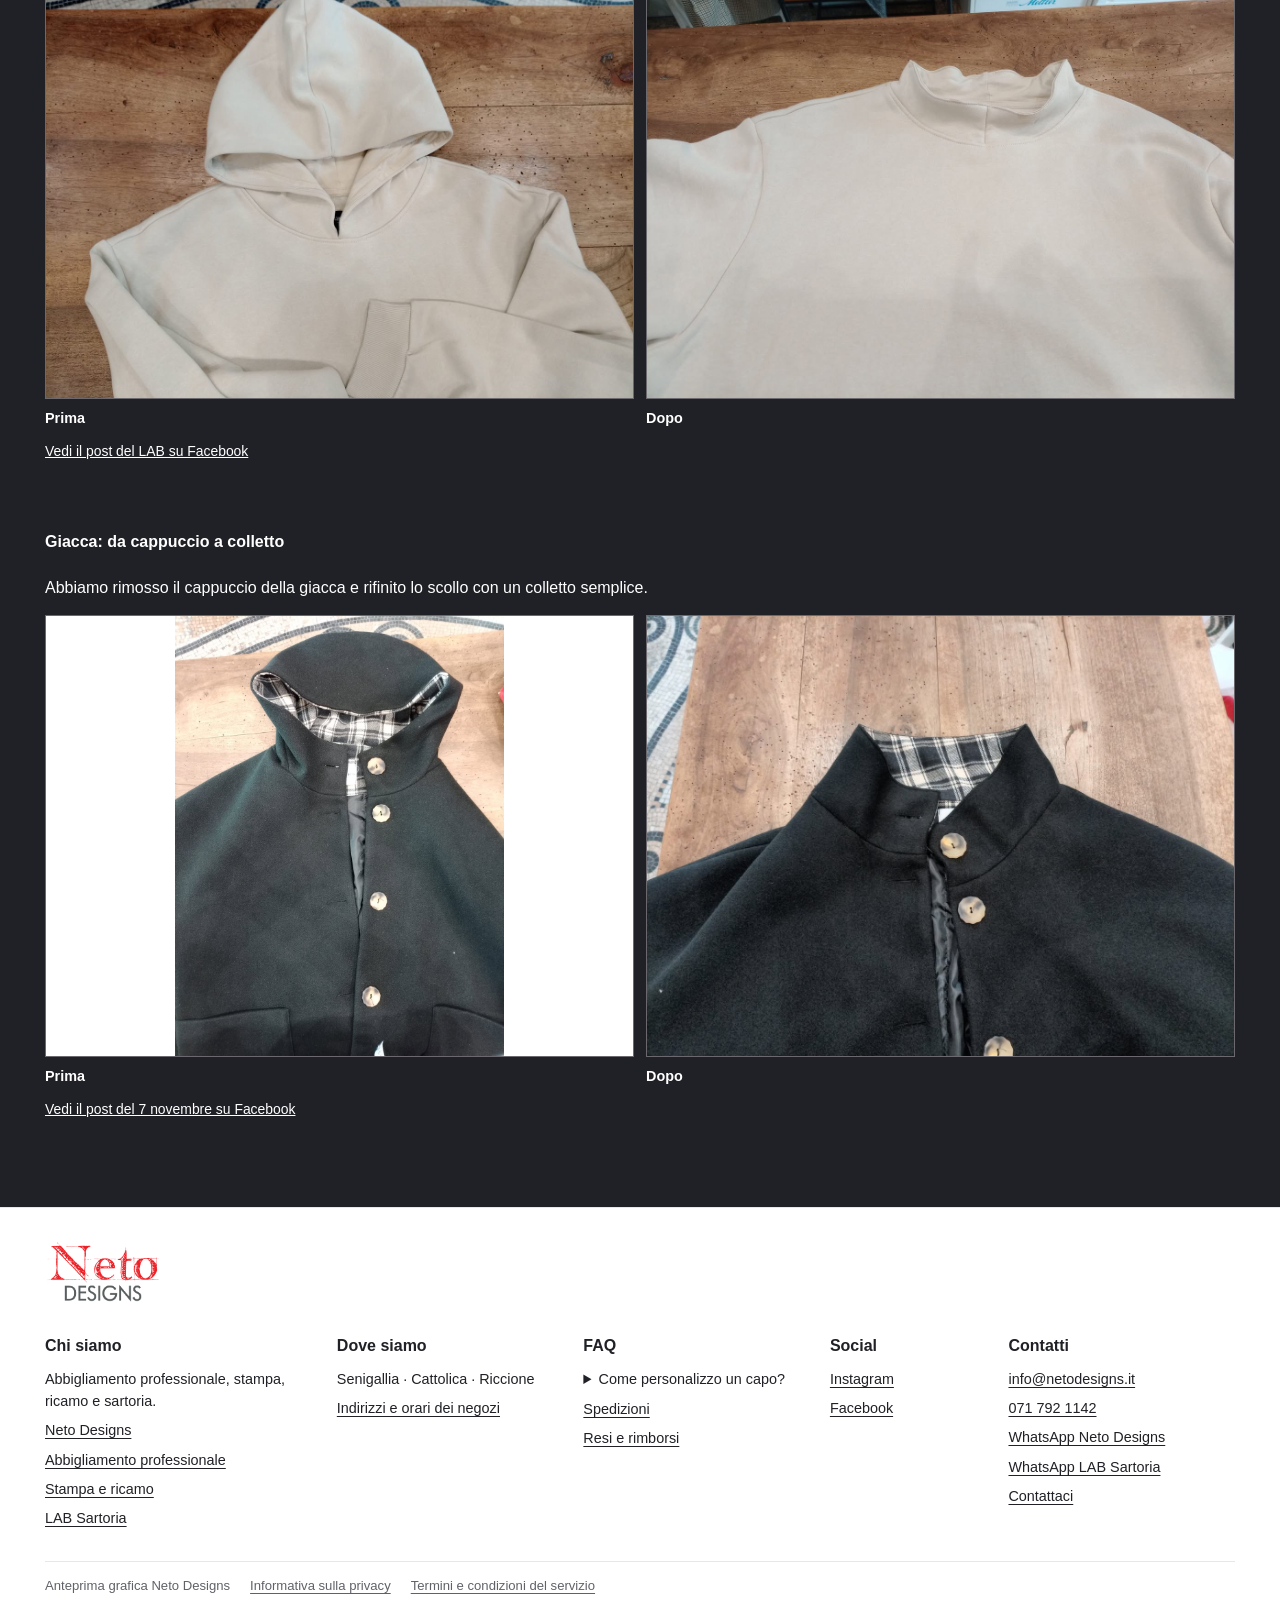
==== commit 2440d499: "Simplify homepage navigation and button labels" ====
--- a/index.html
+++ b/index.html
@@ -1,6 +1,11 @@
-<!doctype html><html lang="it"><head><meta charset="utf-8"><meta name="viewport" content="width=device-width,initial-scale=1"><meta name="robots" content="noindex"><link rel="stylesheet" href="preview.css?v=lab-20261112"><title>Neto Designs — Anteprima homepage</title></head>
+<!doctype html><html lang="it"><head><meta charset="utf-8"><meta name="viewport" content="width=device-width,initial-scale=1"><meta name="robots" content="noindex"><link rel="stylesheet" href="preview.css?v=menu-20261113"><title>Neto Designs — Anteprima homepage</title></head>
 <body id="top">
-<div class="top">N E T O &nbsp; D E S I G N S &nbsp;·&nbsp; Abbigliamento personalizzato e professionale</div><header class="nav"><a class="logo" href="#top"><img src="./neto-logo-white-background.png" width="1402" height="773" alt="Logo originale Neto Designs"></a><nav class="navlinks" aria-label="Navigazione principale"><a href="#professioni">PROFESSIONISTI</a><a href="#personalizza">PERSONALIZZA</a><a href="#promo">PROMOZIONI</a><a href="#lab">LAB</a><a href="#contatti">CONTATTI</a></nav></header>
+<div class="top">N E T O &nbsp; D E S I G N S &nbsp;·&nbsp; Abbigliamento personalizzato e professionale</div><header class="nav"><a class="logo" href="#top"><img src="./neto-logo-white-background.png" width="1402" height="773" alt="Logo originale Neto Designs"></a><nav class="navlinks" aria-label="Navigazione principale">
+  <a href="#professioni">Divise da lavoro</a>
+  <a href="#personalizza">Personalizza</a>
+  <a href="#lab">Sartoria LAB</a>
+  <a href="#contatti">Negozi e contatti</a>
+</nav></header>
 <main>
 <section class="hero" aria-label="Proposte del mese" data-carousel>
   <article class="hero-slide">
@@ -8,7 +13,7 @@
       <p class="eyebrow">In evidenza · <span data-month>Novembre</span></p>
       <h1>La tua idea.<br>Il nostro lavoro.</h1>
       <p>Abbigliamento, stampa e ricamo personalizzati. Dai valore al tuo marchio e a quello che indossi.</p>
-      <a class="btn" href="#promo">Scopri le proposte</a>
+      <a class="btn" href="#promo">Vedi le proposte del mese</a>
     </div>
     <div class="media media-cover"><img src="photo-workshop-interior.jpg" alt="Laboratorio Neto Designs con macchine da ricamo" fetchpriority="high"></div>
   </article>
@@ -17,7 +22,7 @@
       <p class="eyebrow">In evidenza · <span data-month>Novembre</span></p>
       <h2>Divise per il tuo team</h2>
       <p>Abbigliamento per cucina, sala, accoglienza e sanità.</p>
-      <a class="btn" href="#professioni">Scopri le divise</a>
+      <a class="btn" href="#professioni">Vedi le divise da lavoro</a>
     </div>
     <div class="media"><img src="photo-giacca-cuoco-unisex.jpg" alt="Giacca bianca da cuoco" loading="lazy" decoding="async"></div>
   </article>
@@ -26,7 +31,7 @@
       <p class="eyebrow">In evidenza · <span data-month>Novembre</span></p>
       <h2>Una felpa, il tuo logo</h2>
       <p>Scegli la felpa e scopri come personalizzarla.</p>
-      <a class="btn" href="#personalizza">Crea il tuo</a>
+      <a class="btn" href="#personalizza">Vedi i capi da personalizzare</a>
     </div>
     <div class="media"><img src="photo-felpa-cappuccio-personalizzabile.jpg" alt="Felpa bianca con cappuccio" loading="lazy" decoding="async"></div>
   </article>
@@ -42,19 +47,19 @@
   <div class="grid">
   <article class="tile">
     <div class="media"><img src="photo-felpa-cappuccio-personalizzabile.jpg" alt="Felpe personalizzate" loading="lazy" decoding="async"></div>
-    <div class="tile-content"><h3>Felpe personalizzate</h3><p>Stampa o ricamo</p><a href="#personalizza">Scopri <span aria-hidden="true">→</span></a></div>
+    <div class="tile-content"><h3>Felpe personalizzate</h3><p>Stampa o ricamo</p><a href="https://netodesigns.it/collections/t-shirt-e-gadget-personalizzate-neto-designs">Vedi le felpe da personalizzare <span aria-hidden="true">→</span></a></div>
   </article>
   <article class="tile">
     <div class="media"><img src="photo-giacca-cuoco-unisex.jpg" alt="Divise per il tuo team" loading="lazy" decoding="async"></div>
-    <div class="tile-content"><h3>Divise per il tuo team</h3><p>Ristoranti, bar e hotel</p><a href="https://netodesigns.it/collections/horeca-neto-designs">Scopri <span aria-hidden="true">→</span></a></div>
+    <div class="tile-content"><h3>Divise per il tuo team</h3><p>Ristoranti, bar e hotel</p><a href="https://netodesigns.it/collections/horeca-neto-designs">Vedi le divise Horeca <span aria-hidden="true">→</span></a></div>
   </article>
   <article class="tile">
     <div class="media"><img src="photo-tshirt-black.jpg" alt="La tua T-shirt" loading="lazy" decoding="async"></div>
-    <div class="tile-content"><h3>La tua T-shirt</h3><p>Scegli il capo e aggiungi la tua grafica</p><a href="https://netodesigns.it/products/test-inkybay-t-shirt-personalizzabile">Personalizza <span aria-hidden="true">→</span></a></div>
+    <div class="tile-content"><h3>La tua T-shirt</h3><p>Vedi T-shirt e felpe da personalizzare e aggiungi la tua grafica</p><a href="https://netodesigns.it/products/test-inkybay-t-shirt-personalizzabile">Personalizza la T-shirt <span aria-hidden="true">→</span></a></div>
   </article>
   <article class="tile">
     <div class="media"><img src="photo-casacca.jpg" alt="Abbigliamento sanitario" loading="lazy" decoding="async"></div>
-    <div class="tile-content"><h3>Abbigliamento sanitario</h3><p>Casacche e camici</p><a href="https://netodesigns.it/collections/medical-neto-designs">Scopri <span aria-hidden="true">→</span></a></div>
+    <div class="tile-content"><h3>Abbigliamento sanitario</h3><p>Casacche e camici</p><a href="https://netodesigns.it/collections/medical-neto-designs">Vedi camici e casacche <span aria-hidden="true">→</span></a></div>
   </article>
   </div>
 </section>
@@ -63,19 +68,19 @@
   <div class="grid">
   <article class="tile">
     <div class="media"><img src="photo-felpa-girocollo-personalizzabile.jpg" alt="Felpa girocollo" loading="lazy" decoding="async"></div>
-    <div class="tile-content"><h3>Felpa girocollo</h3><p>Personalizzabile con stampa o ricamo</p><a href="https://netodesigns.it/products/felpa-girocollo-personalizzabile">Scopri <span aria-hidden="true">→</span></a></div>
+    <div class="tile-content"><h3>Felpa girocollo</h3><p>Personalizzabile con stampa o ricamo</p><a href="https://netodesigns.it/products/felpa-girocollo-personalizzabile">Personalizza la felpa <span aria-hidden="true">→</span></a></div>
   </article>
   <article class="tile">
     <div class="media"><img src="photo-felpa-zip-intera-personalizzabile.jpg" alt="Felpa con zip intera" loading="lazy" decoding="async"></div>
-    <div class="tile-content"><h3>Felpa con zip intera</h3><p>Personalizzabile</p><a href="https://netodesigns.it/products/felpa-zip-intera-personalizzabile">Scopri <span aria-hidden="true">→</span></a></div>
+    <div class="tile-content"><h3>Felpa con zip intera</h3><p>Personalizzabile</p><a href="https://netodesigns.it/products/felpa-zip-intera-personalizzabile">Personalizza la felpa con zip <span aria-hidden="true">→</span></a></div>
   </article>
   <article class="tile">
     <div class="media"><img src="photo-giacca-cuoco-unisex.jpg" alt="Giacca da cuoco unisex" loading="lazy" decoding="async"></div>
-    <div class="tile-content"><h3>Giacca da cuoco unisex</h3><p>Abbigliamento per la cucina</p><a href="https://netodesigns.it/collections/giacca-chef">Scopri <span aria-hidden="true">→</span></a></div>
+    <div class="tile-content"><h3>Giacca da cuoco unisex</h3><p>Abbigliamento per la cucina</p><a href="https://netodesigns.it/collections/giacca-chef">Vedi le giacche da cuoco <span aria-hidden="true">→</span></a></div>
   </article>
   <article class="tile">
     <div class="media"><img src="photo-casacca.jpg" alt="Casacca" loading="lazy" decoding="async"></div>
-    <div class="tile-content"><h3>Casacca</h3><p>Abbigliamento professionale</p><a href="https://netodesigns.it/collections/casacca">Scopri <span aria-hidden="true">→</span></a></div>
+    <div class="tile-content"><h3>Casacca</h3><p>Abbigliamento professionale</p><a href="https://netodesigns.it/collections/casacca">Vedi le casacche <span aria-hidden="true">→</span></a></div>
   </article>
   </div>
 </section>
@@ -84,22 +89,22 @@
     <div class="heading"><div><h2>Abbigliamento professionale</h2><p>Trova quello che ti serve</p></div></div>
     <div class="grid"><article class="tile">
   <div class="media"><img src="photo-hotel-accoglienza.jpg" alt="Abito nero da accoglienza con foulard" loading="lazy" decoding="async"></div>
-  <div class="tile-content"><h3>Hotel e accoglienza</h3><p>Divise per il personale</p><a href="https://netodesigns.it/collections/accoglienza">Scopri <span aria-hidden="true">→</span></a></div>
+  <div class="tile-content"><h3>Hotel e accoglienza</h3><p>Divise per il personale</p><a href="https://netodesigns.it/collections/accoglienza">Vedi le divise per hotel <span aria-hidden="true">→</span></a></div>
 </article><article class="tile">
   <div class="media"><img src="photo-grembiule.jpg" alt="Ristorazione" loading="lazy" decoding="async"></div>
-  <div class="tile-content"><h3>Ristorazione</h3><p>Cucina, sala e bar</p><a href="https://netodesigns.it/collections/horeca-neto-designs">Scopri <span aria-hidden="true">→</span></a></div>
+  <div class="tile-content"><h3>Ristorazione</h3><p>Cucina, sala e bar</p><a href="https://netodesigns.it/collections/horeca-neto-designs">Vedi le divise per ristoranti <span aria-hidden="true">→</span></a></div>
 </article><article class="tile" id="sanita">
   <div class="media"><img src="photo-camice.jpg" alt="Sanità" loading="lazy" decoding="async"></div>
-  <div class="tile-content"><h3>Sanità</h3><p>Camici e casacche</p><a href="https://netodesigns.it/collections/medical-neto-designs">Scopri <span aria-hidden="true">→</span></a></div>
+  <div class="tile-content"><h3>Sanità</h3><p>Camici e casacche</p><a href="https://netodesigns.it/collections/medical-neto-designs">Vedi le divise sanitarie <span aria-hidden="true">→</span></a></div>
 </article><article class="tile">
   <div class="media"><img src="photo-casacca.jpg" alt="Estetica e benessere" loading="lazy" decoding="async"></div>
-  <div class="tile-content"><h3>Estetica e benessere</h3><p>Casacche professionali</p><a href="https://netodesigns.it/collections/casacca">Scopri <span aria-hidden="true">→</span></a></div>
+  <div class="tile-content"><h3>Estetica e benessere</h3><p>Casacche professionali</p><a href="https://netodesigns.it/collections/casacca">Vedi le casacche <span aria-hidden="true">→</span></a></div>
 </article><article class="tile">
   <div class="media"><img src="photo-industria-rossini.jpg" alt="Pantaloni da lavoro Rossini con bande riflettenti" loading="lazy" decoding="async"></div>
   <div class="tile-content"><h3>Industria e artigiani</h3><p>Abbigliamento da lavoro</p><a href="https://wa.me/393515128830?text=Buongiorno%2C%20vorrei%20informazioni%20sull%E2%80%99abbigliamento%20da%20lavoro%20per%20industria%20e%20artigiani.">Chiedi su WhatsApp <span aria-hidden="true">→</span></a></div>
 </article><article class="tile">
   <div class="media"><img src="photo-scuola-cucina.jpg" alt="Giacca da cucina bianca con colletto blu per la formazione alberghiera" loading="lazy" decoding="async"></div>
-  <div class="tile-content"><h3>Scuole</h3><p>Divise e capi per la formazione</p><a href="https://netodesigns.it/collections/collezione-scuola-di-neto-designs">Scopri <span aria-hidden="true">→</span></a></div>
+  <div class="tile-content"><h3>Scuole</h3><p>Divise e capi per la formazione</p><a href="https://netodesigns.it/collections/collezione-scuola-di-neto-designs">Vedi il catalogo scuola <span aria-hidden="true">→</span></a></div>
 </article></div>
   </div>
 </section>
@@ -108,8 +113,8 @@
     <div class="media"><img src="photo-tshirt-black.jpg" alt="T-shirt nera pronta per la personalizzazione" loading="lazy" decoding="async"></div>
     <div class="split-copy">
       <h2>Crea il tuo</h2>
-      <p>T-shirt, felpe e polo con la tua grafica. Scegli il capo e scopri le opzioni di stampa e ricamo.</p>
-      <a class="btn" href="https://netodesigns.it/collections/t-shirt-e-gadget-personalizzate-neto-designs">Scegli il capo</a>
+      <p>T-shirt, felpe e polo con la tua grafica. Vedi T-shirt e felpe da personalizzare e scopri le opzioni di stampa e ricamo.</p>
+      <a class="btn" href="https://netodesigns.it/collections/t-shirt-e-gadget-personalizzate-neto-designs">Vedi T-shirt e felpe da personalizzare</a>
     </div>
   </div>
 </section>
@@ -118,11 +123,11 @@
   <div class="grid">
   <article class="tile">
     <div class="media"><img src="photo-tshirt-black.jpg" alt="T-shirt basic" loading="lazy" decoding="async"></div>
-    <div class="tile-content"><h3>T-shirt basic</h3><p>Per stampa e personalizzazione</p><a href="https://netodesigns.it/products/test-inkybay-t-shirt-personalizzabile">Personalizza <span aria-hidden="true">→</span></a></div>
+    <div class="tile-content"><h3>T-shirt basic</h3><p>Per stampa e personalizzazione</p><a href="https://netodesigns.it/products/test-inkybay-t-shirt-personalizzabile">Personalizza la T-shirt <span aria-hidden="true">→</span></a></div>
   </article>
   <article class="tile">
     <div class="media"><img src="photo-felpa-girocollo-personalizzabile.jpg" alt="Felpa girocollo" loading="lazy" decoding="async"></div>
-    <div class="tile-content"><h3>Felpa girocollo</h3><p>Stampa e ricamo</p><a href="https://netodesigns.it/products/felpa-girocollo-personalizzabile">Scopri <span aria-hidden="true">→</span></a></div>
+    <div class="tile-content"><h3>Felpa girocollo</h3><p>Stampa e ricamo</p><a href="https://netodesigns.it/products/felpa-girocollo-personalizzabile">Personalizza la felpa <span aria-hidden="true">→</span></a></div>
   </article>
   <article class="tile">
     <div class="media"><img src="photo-polo-professionale.jpg" alt="Polo rossa Gildan in piqué" loading="lazy" decoding="async"></div>
@@ -130,7 +135,7 @@
   </article>
   <article class="tile">
     <div class="media"><img src="photo-grembiule.jpg" alt="Grembiuli" loading="lazy" decoding="async"></div>
-    <div class="tile-content"><h3>Grembiuli</h3><p>Per cucina e sala</p><a href="https://netodesigns.it/collections/grembiule-cucina">Scopri <span aria-hidden="true">→</span></a></div>
+    <div class="tile-content"><h3>Grembiuli</h3><p>Per cucina e sala</p><a href="https://netodesigns.it/collections/grembiule-cucina">Vedi i grembiuli <span aria-hidden="true">→</span></a></div>
   </article>
   </div>
 </section>
@@ -152,7 +157,7 @@
         <p class="eyebrow">LAB Neto Designs</p>
         <h2>Ripariamo.<br>Trasformiamo.<br>Creiamo.</h2>
         <p>Riparazioni, trasformazioni e sartoria su misura nel nostro laboratorio di Senigallia.</p>
-        <a class="btn" href="https://netodesigns.it/pages/lab-neto-designs-senigallia">Scopri il LAB</a>
+        <a class="btn" href="https://netodesigns.it/pages/lab-neto-designs-senigallia">Vedi i servizi di sartoria</a>
       </div>
       <div class="media media-cover"><img src="photo-lab-interior.jpg" alt="Interno della sartoria LAB di Senigallia" loading="lazy" decoding="async"></div>
     </div>
@@ -196,7 +201,7 @@
       </section>
       <section aria-labelledby="footer-help">
         <h2 id="footer-help">FAQ</h2>
-        <details><summary>Come personalizzo un capo?</summary><p>Parti da <a href="#personalizza">Crea il tuo</a> per scegliere il capo.</p></details>
+        <details><summary>Come personalizzo un capo?</summary><p>Parti da <a href="#personalizza">Vedi i capi da personalizzare</a> per scegliere il capo.</p></details>
         <ul>
           <li><a href="https://netodesigns.it/policies/shipping-policy">Spedizioni</a></li>
           <li><a href="https://netodesigns.it/policies/refund-policy">Resi e rimborsi</a></li>
--- a/preview.css
+++ b/preview.css
@@ -79,10 +79,17 @@
 .footer summary { cursor: pointer; }
 .footer-meta { display: flex; flex-wrap: wrap; gap: 8px 20px; border-top: 1px solid var(--line); padding-top: 14px; margin-top: 24px; color: var(--muted); font-size: .82rem; }
 @media (max-width: 760px) {
-  .nav { display: block; padding-bottom: 4px; }
+  .nav { display: block; padding-bottom: 12px; }
   .logo img { height: 52px; }
-  .navlinks { column-gap: 13px; }
-  .navlinks a { font-size: .72rem; min-height: 44px; }
+  .navlinks { display: grid; grid-template-columns: repeat(2, minmax(0, 1fr)); gap: 6px; margin-top: 8px; }
+  .navlinks a {
+    display: flex;
+    align-items: center;
+    min-height: 44px;
+    padding: 6px 9px;
+    border: 1px solid var(--line);
+    background: var(--bg);
+  }
   .wrap, .nav { width: calc(100% - 32px); }
   .hero-slide { grid-template-columns: minmax(0, 1fr); min-height: 0; }
   .hero-content { padding: 28px 16px 18px; }
